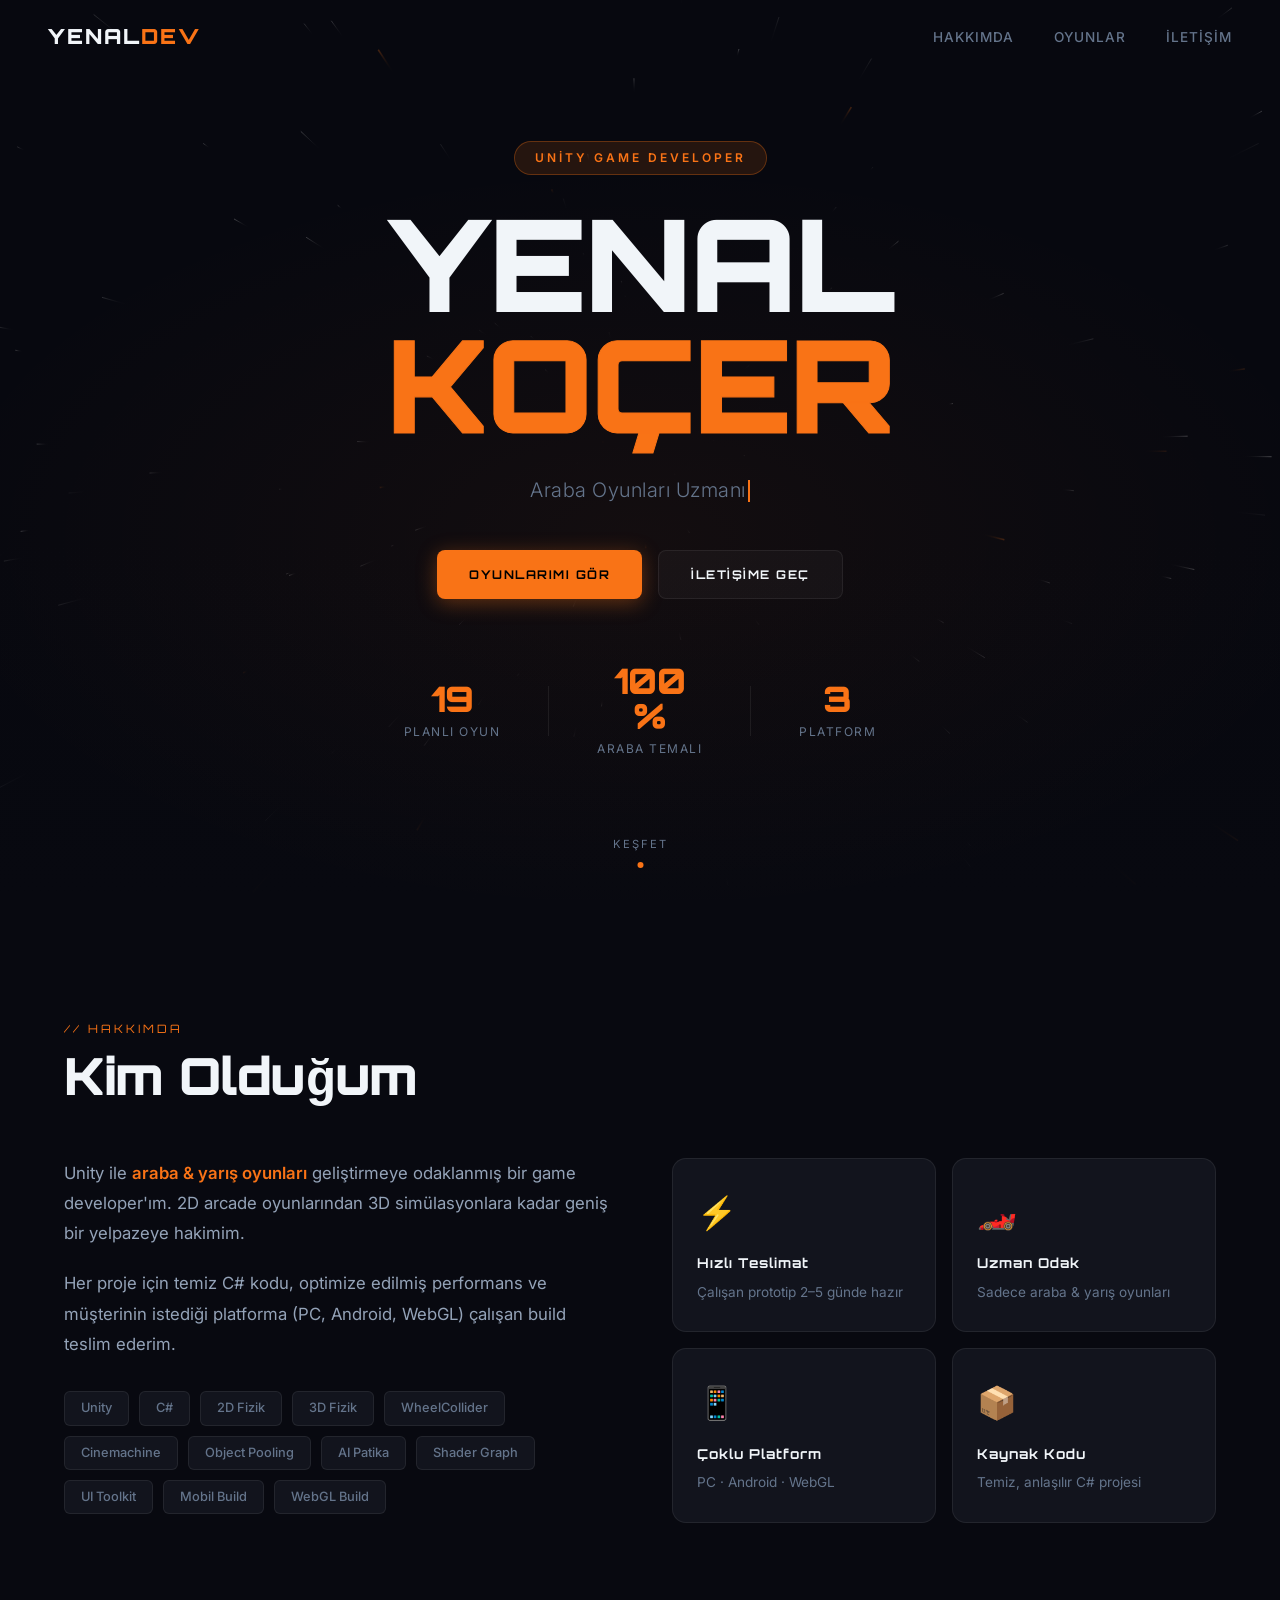
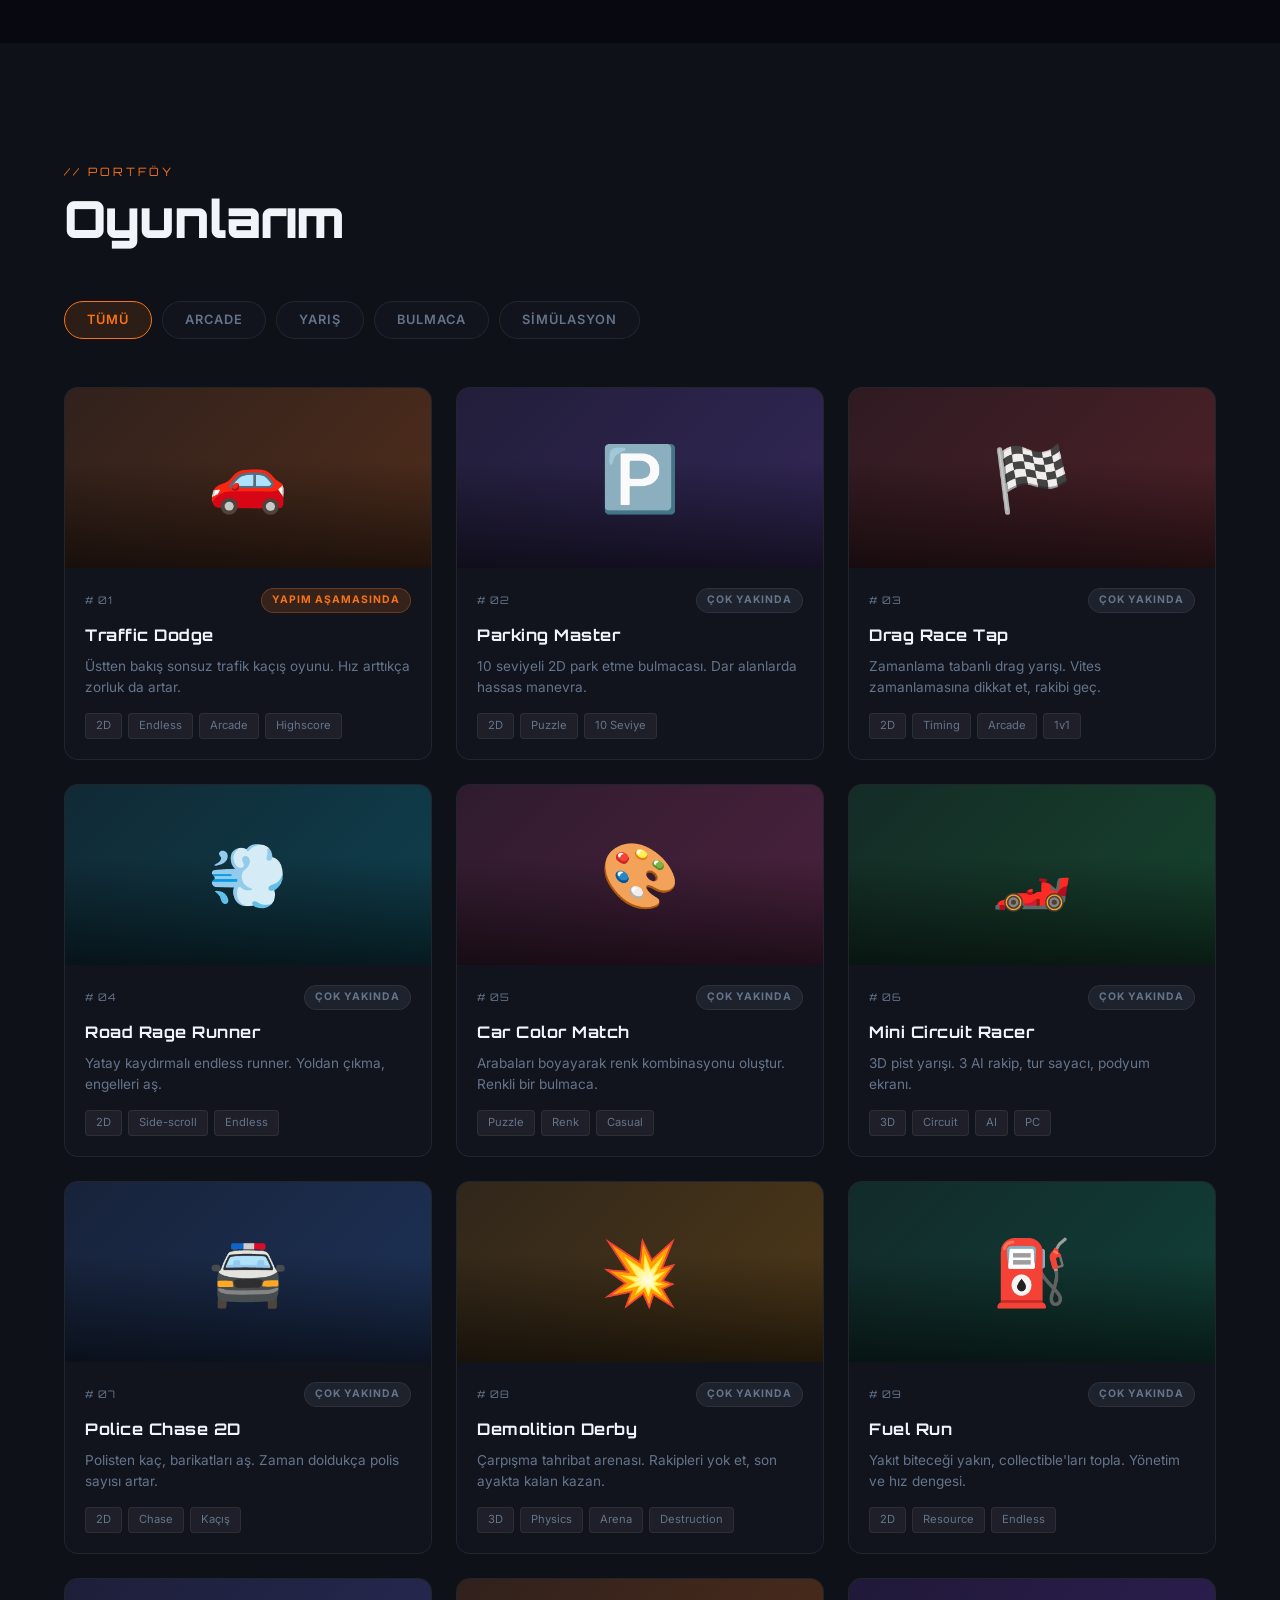
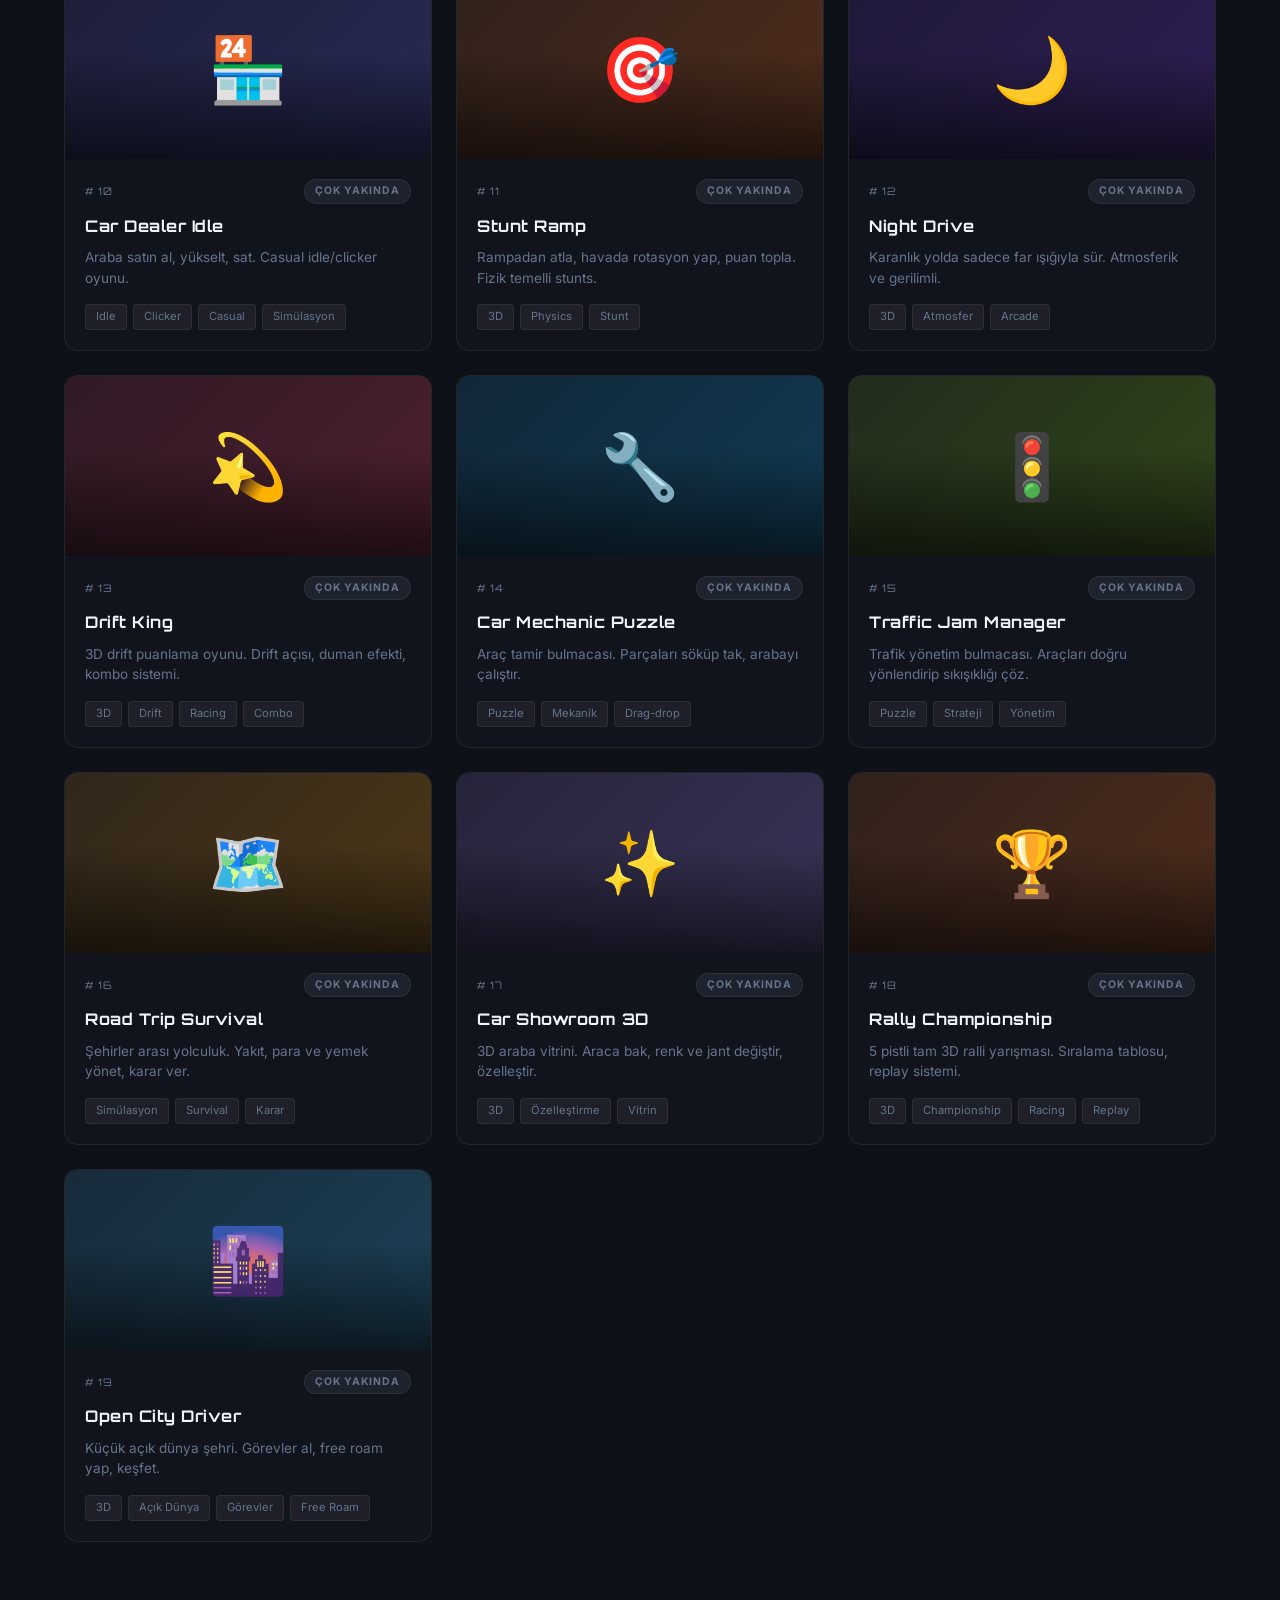
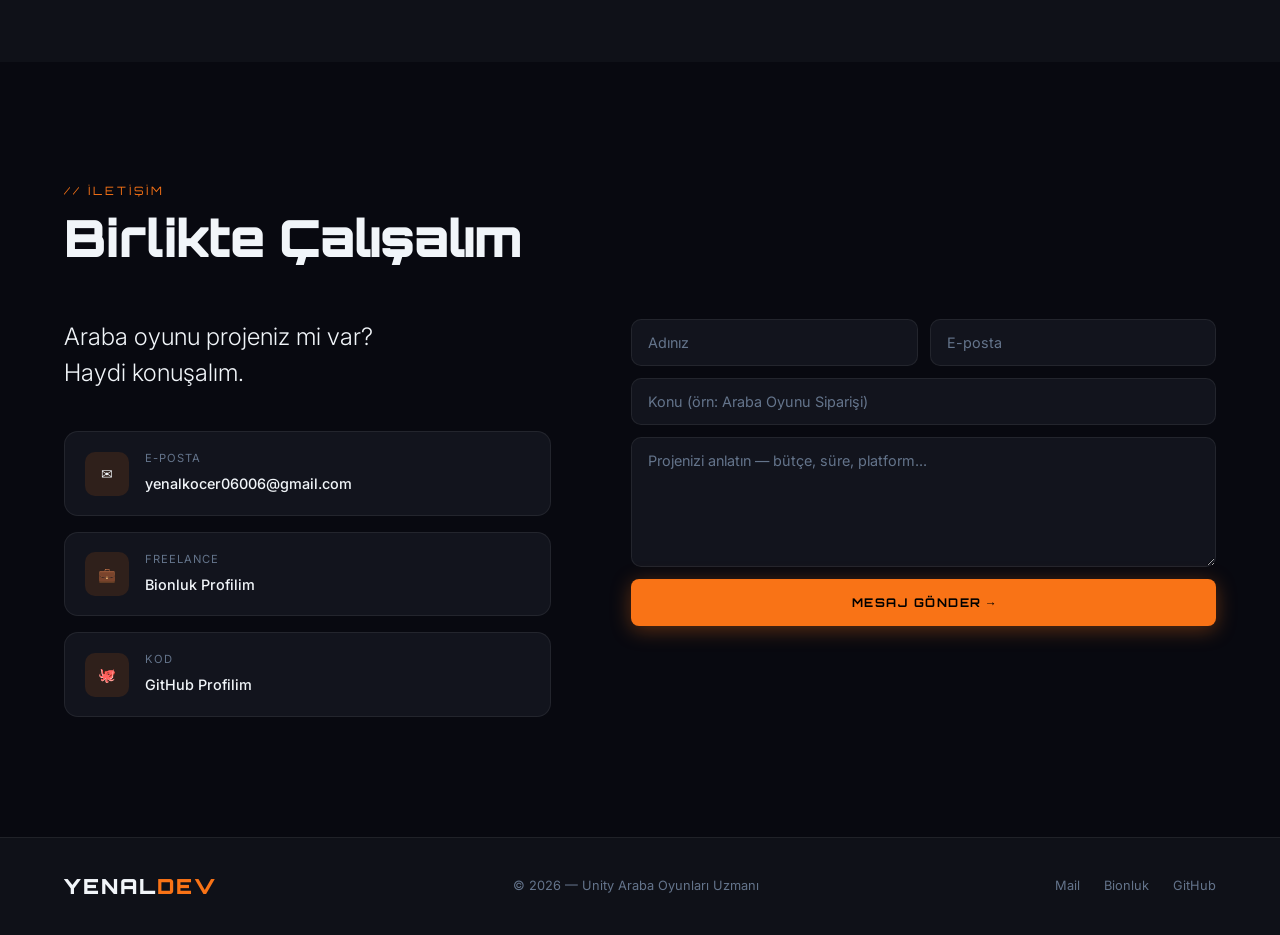
==== index.html @ 4ffa330f "Add files via upload" ====
<!DOCTYPE html>
<html lang="tr">
<head>
  <meta charset="UTF-8">
  <meta name="viewport" content="width=device-width, initial-scale=1.0">
  <title>YenalDev — Unity Game Developer</title>
  <link rel="preconnect" href="https://fonts.googleapis.com">
  <link rel="preconnect" href="https://fonts.gstatic.com" crossorigin>
  <link href="https://fonts.googleapis.com/css2?family=Orbitron:wght@400;600;700;900&family=Inter:wght@300;400;500;600&display=swap" rel="stylesheet">
  <link rel="stylesheet" href="style.css">
</head>
<body>

  <!-- NAV -->
  <nav class="nav" id="nav">
    <a href="#hero" class="nav__logo">YENAL<span>DEV</span></a>
    <ul class="nav__links" id="navLinks">
      <li><a href="#about" class="nav__link">Hakkımda</a></li>
      <li><a href="#games" class="nav__link">Oyunlar</a></li>
      <li><a href="#contact" class="nav__link">İletişim</a></li>
    </ul>
    <button class="nav__burger" id="burger" aria-label="Menü">
      <span></span><span></span><span></span>
    </button>
  </nav>

  <!-- HERO -->
  <section class="hero" id="hero">
    <canvas id="canvas"></canvas>
    <div class="hero__content reveal">
      <span class="hero__badge">Unity Game Developer</span>
      <h1 class="hero__name">YENAL<br><em>KOÇER</em></h1>
      <p class="hero__sub" id="typewriter"></p>
      <div class="hero__cta">
        <a href="#games" class="btn btn--primary">Oyunlarımı Gör</a>
        <a href="#contact" class="btn btn--ghost">İletişime Geç</a>
      </div>
      <div class="hero__stats">
        <div class="hero__stat">
          <b class="count" data-to="19">0</b>
          <span>Planlı Oyun</span>
        </div>
        <div class="hero__stat-divider"></div>
        <div class="hero__stat">
          <b class="count" data-to="100">0</b><b>%</b>
          <span>Araba Temalı</span>
        </div>
        <div class="hero__stat-divider"></div>
        <div class="hero__stat">
          <b class="count" data-to="3">0</b>
          <span>Platform</span>
        </div>
      </div>
    </div>
    <a href="#about" class="hero__scroll">
      <span>Keşfet</span>
      <div class="hero__scroll-dot"></div>
    </a>
  </section>

  <!-- ABOUT -->
  <section class="about" id="about">
    <div class="container">
      <div class="section-header reveal">
        <span class="section-tag">// HAKKIMDA</span>
        <h2>Kim Olduğum</h2>
      </div>
      <div class="about__grid">
        <div class="about__text reveal">
          <p>Unity ile <strong>araba & yarış oyunları</strong> geliştirmeye odaklanmış bir game developer'ım. 2D arcade oyunlarından 3D simülasyonlara kadar geniş bir yelpazeye hakimim.</p>
          <p>Her proje için temiz C# kodu, optimize edilmiş performans ve müşterinin istediği platforma (PC, Android, WebGL) çalışan build teslim ederim.</p>
          <div class="skill-grid">
            <span class="skill">Unity</span>
            <span class="skill">C#</span>
            <span class="skill">2D Fizik</span>
            <span class="skill">3D Fizik</span>
            <span class="skill">WheelCollider</span>
            <span class="skill">Cinemachine</span>
            <span class="skill">Object Pooling</span>
            <span class="skill">AI Patika</span>
            <span class="skill">Shader Graph</span>
            <span class="skill">UI Toolkit</span>
            <span class="skill">Mobil Build</span>
            <span class="skill">WebGL Build</span>
          </div>
        </div>
        <div class="about__cards">
          <div class="feat reveal">
            <div class="feat__icon">⚡</div>
            <h3>Hızlı Teslimat</h3>
            <p>Çalışan prototip 2–5 günde hazır</p>
          </div>
          <div class="feat reveal">
            <div class="feat__icon">🏎️</div>
            <h3>Uzman Odak</h3>
            <p>Sadece araba & yarış oyunları</p>
          </div>
          <div class="feat reveal">
            <div class="feat__icon">📱</div>
            <h3>Çoklu Platform</h3>
            <p>PC · Android · WebGL</p>
          </div>
          <div class="feat reveal">
            <div class="feat__icon">📦</div>
            <h3>Kaynak Kodu</h3>
            <p>Temiz, anlaşılır C# projesi</p>
          </div>
        </div>
      </div>
    </div>
  </section>

  <!-- GAMES -->
  <section class="games" id="games">
    <div class="container">
      <div class="section-header reveal">
        <span class="section-tag">// PORTFÖY</span>
        <h2>Oyunlarım</h2>
      </div>
      <div class="filters reveal">
        <button class="filter active" data-filter="all">Tümü</button>
        <button class="filter" data-filter="arcade">Arcade</button>
        <button class="filter" data-filter="racing">Yarış</button>
        <button class="filter" data-filter="puzzle">Bulmaca</button>
        <button class="filter" data-filter="simulation">Simülasyon</button>
      </div>
      <div class="games__grid" id="gamesGrid"></div>
    </div>
  </section>

  <!-- CONTACT -->
  <section class="contact" id="contact">
    <div class="container">
      <div class="section-header reveal">
        <span class="section-tag">// İLETİŞİM</span>
        <h2>Birlikte Çalışalım</h2>
      </div>
      <div class="contact__grid">
        <div class="contact__info reveal">
          <p class="contact__lead">Araba oyunu projeniz mi var?<br>Haydi konuşalım.</p>
          <div class="contact__links">
            <a href="mailto:yenalkocer06006@gmail.com" class="clink">
              <span class="clink__icon">✉</span>
              <div>
                <small>E-Posta</small>
                <span>yenalkocer06006@gmail.com</span>
              </div>
            </a>
            <a href="#" class="clink">
              <span class="clink__icon">💼</span>
              <div>
                <small>Freelance</small>
                <span>Bionluk Profilim</span>
              </div>
            </a>
            <a href="#" class="clink">
              <span class="clink__icon">🐙</span>
              <div>
                <small>Kod</small>
                <span>GitHub Profilim</span>
              </div>
            </a>
          </div>
        </div>
        <form class="contact__form reveal" id="contactForm">
          <div class="form-row">
            <input type="text" placeholder="Adınız" class="form-input" required>
            <input type="email" placeholder="E-posta" class="form-input" required>
          </div>
          <input type="text" placeholder="Konu (örn: Araba Oyunu Siparişi)" class="form-input">
          <textarea placeholder="Projenizi anlatın — bütçe, süre, platform..." class="form-input form-ta" required></textarea>
          <button type="submit" class="btn btn--primary btn--wide">Mesaj Gönder →</button>
          <p class="form-success" id="formSuccess">Mesajınız alındı, en kısa sürede döneceğim!</p>
        </form>
      </div>
    </div>
  </section>

  <!-- FOOTER -->
  <footer class="footer">
    <div class="container footer__inner">
      <span class="nav__logo">YENAL<span>DEV</span></span>
      <p>© 2026 — Unity Araba Oyunları Uzmanı</p>
      <div class="footer__links">
        <a href="mailto:yenalkocer06006@gmail.com">Mail</a>
        <a href="#">Bionluk</a>
        <a href="#">GitHub</a>
      </div>
    </div>
  </footer>

  <!-- MODAL -->
  <div class="modal" id="modal">
    <div class="modal__backdrop" id="modalBackdrop"></div>
    <div class="modal__box">
      <button class="modal__close" id="modalClose">✕</button>
      <div id="modalContent"></div>
    </div>
  </div>

  <script src="script.js"></script>
</body>
</html>
---- style.css ----
/* ==================== VARIABLES ==================== */
:root {
  --bg: #080910;
  --bg-2: #0f1118;
  --bg-card: #12141d;
  --bg-card-h: #181b27;
  --accent: #f97316;
  --accent-2: #fb923c;
  --accent-dim: rgba(249,115,22,0.12);
  --accent-glow: 0 0 30px rgba(249,115,22,0.25);
  --blue: #38bdf8;
  --border: rgba(255,255,255,0.07);
  --text: #f1f5f9;
  --muted: #64748b;
  --font-h: 'Orbitron', monospace;
  --font-b: 'Inter', sans-serif;
  --r: 14px;
  --trans: 0.3s cubic-bezier(0.4,0,0.2,1);
}

/* ==================== RESET ==================== */
*, *::before, *::after { box-sizing: border-box; margin: 0; padding: 0; }
html { scroll-behavior: smooth; }
body {
  background: var(--bg);
  color: var(--text);
  font-family: var(--font-b);
  font-size: 16px;
  line-height: 1.6;
  overflow-x: hidden;
}
a { color: inherit; text-decoration: none; }
img { display: block; max-width: 100%; }
button { cursor: pointer; border: none; background: none; font: inherit; }
ul { list-style: none; }

.container {
  max-width: 1200px;
  margin: 0 auto;
  padding: 0 24px;
}

/* ==================== NAV ==================== */
.nav {
  position: fixed;
  top: 0; left: 0; right: 0;
  z-index: 100;
  display: flex;
  align-items: center;
  justify-content: space-between;
  padding: 20px 48px;
  transition: var(--trans);
}
.nav.scrolled {
  background: rgba(8,9,16,0.85);
  backdrop-filter: blur(16px);
  padding: 14px 48px;
  border-bottom: 1px solid var(--border);
}
.nav__logo {
  font-family: var(--font-h);
  font-size: 1.3rem;
  font-weight: 900;
  letter-spacing: 2px;
  color: var(--text);
}
.nav__logo span { color: var(--accent); }
.nav__links {
  display: flex;
  gap: 40px;
}
.nav__link {
  font-size: 0.85rem;
  font-weight: 500;
  letter-spacing: 1px;
  text-transform: uppercase;
  color: var(--muted);
  transition: color var(--trans);
}
.nav__link:hover { color: var(--accent); }
.nav__burger {
  display: none;
  flex-direction: column;
  gap: 5px;
  width: 28px;
  padding: 4px;
}
.nav__burger span {
  display: block;
  height: 2px;
  background: var(--text);
  border-radius: 2px;
  transition: var(--trans);
}
.nav__burger.open span:nth-child(1) { transform: rotate(45deg) translate(5px,5px); }
.nav__burger.open span:nth-child(2) { opacity: 0; }
.nav__burger.open span:nth-child(3) { transform: rotate(-45deg) translate(5px,-5px); }

/* ==================== HERO ==================== */
.hero {
  position: relative;
  min-height: 100vh;
  display: flex;
  align-items: center;
  justify-content: center;
  overflow: hidden;
}
#canvas {
  position: absolute;
  inset: 0;
  width: 100%;
  height: 100%;
  opacity: 0.55;
}
.hero::after {
  content: '';
  position: absolute;
  inset: 0;
  background: radial-gradient(ellipse 80% 60% at 50% 60%, rgba(249,115,22,0.05) 0%, transparent 70%),
              linear-gradient(to bottom, transparent 60%, var(--bg) 100%);
  pointer-events: none;
}
.hero__content {
  position: relative;
  z-index: 2;
  text-align: center;
  padding: 0 24px;
}
.hero__badge {
  display: inline-block;
  font-size: 0.75rem;
  font-weight: 600;
  letter-spacing: 3px;
  text-transform: uppercase;
  color: var(--accent);
  border: 1px solid rgba(249,115,22,0.3);
  padding: 6px 20px;
  border-radius: 100px;
  margin-bottom: 28px;
  background: var(--accent-dim);
}
.hero__name {
  font-family: var(--font-h);
  font-size: clamp(3.5rem, 10vw, 8rem);
  font-weight: 900;
  line-height: 0.95;
  letter-spacing: -2px;
  margin-bottom: 28px;
}
.hero__name em {
  font-style: normal;
  color: var(--accent);
  -webkit-text-stroke: 1px var(--accent);
}
.hero__sub {
  font-size: clamp(1rem, 2.5vw, 1.25rem);
  color: var(--muted);
  min-height: 1.8em;
  margin-bottom: 40px;
  font-weight: 300;
  letter-spacing: 0.5px;
}
.hero__sub .cursor {
  display: inline-block;
  width: 2px;
  height: 1.1em;
  background: var(--accent);
  margin-left: 2px;
  animation: blink 1s infinite;
  vertical-align: middle;
}
@keyframes blink { 0%,100%{opacity:1} 50%{opacity:0} }

.hero__cta {
  display: flex;
  gap: 16px;
  justify-content: center;
  flex-wrap: wrap;
  margin-bottom: 64px;
}
.hero__stats {
  display: flex;
  align-items: center;
  justify-content: center;
  gap: 48px;
}
.hero__stat { text-align: center; }
.hero__stat b {
  display: block;
  font-family: var(--font-h);
  font-size: 2.2rem;
  font-weight: 900;
  color: var(--accent);
  line-height: 1;
}
.hero__stat span {
  display: block;
  font-size: 0.75rem;
  text-transform: uppercase;
  letter-spacing: 1.5px;
  color: var(--muted);
  margin-top: 6px;
}
.hero__stat-divider {
  width: 1px;
  height: 50px;
  background: var(--border);
}
.hero__scroll {
  position: absolute;
  bottom: 32px;
  left: 50%;
  transform: translateX(-50%);
  z-index: 2;
  display: flex;
  flex-direction: column;
  align-items: center;
  gap: 8px;
  font-size: 0.7rem;
  text-transform: uppercase;
  letter-spacing: 2px;
  color: var(--muted);
}
.hero__scroll-dot {
  width: 6px;
  height: 6px;
  border-radius: 50%;
  background: var(--accent);
  animation: bounce 1.5s infinite;
}
@keyframes bounce { 0%,100%{transform:translateY(0)} 50%{transform:translateY(8px)} }

/* ==================== BUTTONS ==================== */
.btn {
  display: inline-flex;
  align-items: center;
  gap: 8px;
  padding: 14px 32px;
  border-radius: 8px;
  font-family: var(--font-h);
  font-size: 0.75rem;
  font-weight: 700;
  letter-spacing: 1.5px;
  text-transform: uppercase;
  transition: var(--trans);
}
.btn--primary {
  background: var(--accent);
  color: #000;
  box-shadow: 0 4px 20px rgba(249,115,22,0.35);
}
.btn--primary:hover {
  background: var(--accent-2);
  transform: translateY(-2px);
  box-shadow: 0 8px 30px rgba(249,115,22,0.5);
}
.btn--ghost {
  border: 1px solid var(--border);
  color: var(--text);
  background: rgba(255,255,255,0.03);
}
.btn--ghost:hover {
  border-color: var(--accent);
  color: var(--accent);
  background: var(--accent-dim);
  transform: translateY(-2px);
}
.btn--wide { width: 100%; justify-content: center; }

/* ==================== SECTION COMMON ==================== */
.section-header {
  margin-bottom: 56px;
}
.section-tag {
  display: block;
  font-family: var(--font-h);
  font-size: 0.72rem;
  letter-spacing: 3px;
  color: var(--accent);
  margin-bottom: 12px;
  text-transform: uppercase;
}
.section-header h2 {
  font-family: var(--font-h);
  font-size: clamp(2rem, 5vw, 3.2rem);
  font-weight: 900;
  line-height: 1;
  letter-spacing: -1px;
}

/* ==================== ABOUT ==================== */
.about {
  padding: 120px 0;
}
.about__grid {
  display: grid;
  grid-template-columns: 1fr 1fr;
  gap: 64px;
  align-items: start;
}
.about__text p {
  color: #94a3b8;
  margin-bottom: 20px;
  font-size: 1.05rem;
  line-height: 1.8;
}
.about__text strong { color: var(--accent); font-weight: 600; }
.skill-grid {
  display: flex;
  flex-wrap: wrap;
  gap: 10px;
  margin-top: 32px;
}
.skill {
  padding: 6px 16px;
  border: 1px solid var(--border);
  border-radius: 6px;
  font-size: 0.8rem;
  font-weight: 500;
  color: var(--muted);
  background: var(--bg-card);
  transition: var(--trans);
}
.skill:hover {
  border-color: var(--accent);
  color: var(--accent);
  background: var(--accent-dim);
}
.about__cards {
  display: grid;
  grid-template-columns: 1fr 1fr;
  gap: 16px;
}
.feat {
  background: var(--bg-card);
  border: 1px solid var(--border);
  border-radius: var(--r);
  padding: 28px 24px;
  transition: var(--trans);
}
.feat:hover {
  border-color: rgba(249,115,22,0.3);
  background: var(--bg-card-h);
  transform: translateY(-4px);
}
.feat__icon {
  font-size: 2rem;
  margin-bottom: 14px;
  display: block;
}
.feat h3 {
  font-family: var(--font-h);
  font-size: 0.85rem;
  font-weight: 700;
  letter-spacing: 1px;
  margin-bottom: 8px;
}
.feat p {
  font-size: 0.85rem;
  color: var(--muted);
}

/* ==================== GAMES ==================== */
.games {
  padding: 120px 0;
  background: var(--bg-2);
}
.filters {
  display: flex;
  gap: 10px;
  flex-wrap: wrap;
  margin-bottom: 48px;
}
.filter {
  padding: 8px 22px;
  border-radius: 100px;
  font-size: 0.8rem;
  font-weight: 600;
  letter-spacing: 1px;
  text-transform: uppercase;
  border: 1px solid var(--border);
  color: var(--muted);
  background: var(--bg-card);
  transition: var(--trans);
}
.filter:hover, .filter.active {
  border-color: var(--accent);
  color: var(--accent);
  background: var(--accent-dim);
}
.games__grid {
  display: grid;
  grid-template-columns: repeat(auto-fill, minmax(320px, 1fr));
  gap: 24px;
}
.game-card {
  background: var(--bg-card);
  border: 1px solid var(--border);
  border-radius: var(--r);
  overflow: hidden;
  cursor: pointer;
  transition: var(--trans);
  animation: fadeUp 0.5s ease both;
}
.game-card:hover {
  border-color: rgba(249,115,22,0.4);
  transform: translateY(-6px);
  box-shadow: 0 20px 40px rgba(0,0,0,0.4), var(--accent-glow);
}
@keyframes fadeUp {
  from { opacity: 0; transform: translateY(20px); }
  to   { opacity: 1; transform: translateY(0); }
}
.game-card__thumb {
  height: 180px;
  display: flex;
  align-items: center;
  justify-content: center;
  font-size: 4rem;
  position: relative;
  overflow: hidden;
}
.game-card__thumb::after {
  content: '';
  position: absolute;
  inset: 0;
  background: linear-gradient(to bottom, transparent 40%, rgba(0,0,0,0.6) 100%);
}
.game-card__body { padding: 20px; }
.game-card__meta {
  display: flex;
  align-items: center;
  justify-content: space-between;
  margin-bottom: 10px;
}
.game-card__num {
  font-family: var(--font-h);
  font-size: 0.65rem;
  color: var(--muted);
  letter-spacing: 1px;
}
.badge {
  font-size: 0.65rem;
  font-weight: 700;
  letter-spacing: 1px;
  text-transform: uppercase;
  padding: 3px 10px;
  border-radius: 100px;
}
.badge--done    { background: rgba(34,197,94,0.15); color: #22c55e; border: 1px solid rgba(34,197,94,0.3); }
.badge--wip     { background: rgba(249,115,22,0.15); color: var(--accent); border: 1px solid rgba(249,115,22,0.3); }
.badge--soon    { background: rgba(100,116,139,0.15); color: var(--muted); border: 1px solid var(--border); }

.game-card__title {
  font-family: var(--font-h);
  font-size: 1rem;
  font-weight: 700;
  letter-spacing: 0.5px;
  margin-bottom: 8px;
}
.game-card__desc {
  font-size: 0.85rem;
  color: var(--muted);
  line-height: 1.5;
  margin-bottom: 16px;
}
.game-card__tags {
  display: flex;
  flex-wrap: wrap;
  gap: 6px;
}
.tag {
  font-size: 0.7rem;
  padding: 3px 10px;
  border-radius: 4px;
  background: rgba(255,255,255,0.05);
  color: var(--muted);
  border: 1px solid var(--border);
}

/* ==================== CONTACT ==================== */
.contact {
  padding: 120px 0;
}
.contact__grid {
  display: grid;
  grid-template-columns: 1fr 1.2fr;
  gap: 80px;
  align-items: start;
}
.contact__lead {
  font-size: 1.5rem;
  font-weight: 300;
  line-height: 1.5;
  margin-bottom: 40px;
  color: var(--text);
}
.contact__links {
  display: flex;
  flex-direction: column;
  gap: 16px;
}
.clink {
  display: flex;
  align-items: center;
  gap: 16px;
  padding: 18px 20px;
  background: var(--bg-card);
  border: 1px solid var(--border);
  border-radius: var(--r);
  transition: var(--trans);
}
.clink:hover {
  border-color: rgba(249,115,22,0.4);
  background: var(--bg-card-h);
  transform: translateX(6px);
}
.clink__icon {
  font-size: 1.4rem;
  width: 44px;
  height: 44px;
  display: flex;
  align-items: center;
  justify-content: center;
  background: var(--accent-dim);
  border-radius: 10px;
  flex-shrink: 0;
}
.clink small {
  display: block;
  font-size: 0.7rem;
  text-transform: uppercase;
  letter-spacing: 1px;
  color: var(--muted);
  margin-bottom: 3px;
}
.clink span { font-size: 0.9rem; font-weight: 500; }
.form-row {
  display: grid;
  grid-template-columns: 1fr 1fr;
  gap: 12px;
}
.form-input {
  width: 100%;
  background: var(--bg-card);
  border: 1px solid var(--border);
  border-radius: 10px;
  padding: 14px 16px;
  color: var(--text);
  font-family: var(--font-b);
  font-size: 0.9rem;
  outline: none;
  transition: border-color var(--trans);
  margin-bottom: 12px;
  display: block;
}
.form-input::placeholder { color: var(--muted); }
.form-input:focus { border-color: rgba(249,115,22,0.5); }
.form-ta {
  height: 130px;
  resize: vertical;
}
.form-success {
  display: none;
  text-align: center;
  color: #22c55e;
  font-size: 0.85rem;
  margin-top: 12px;
}
.form-success.show { display: block; }

/* ==================== FOOTER ==================== */
.footer {
  border-top: 1px solid var(--border);
  padding: 32px 0;
  background: var(--bg-2);
}
.footer__inner {
  display: flex;
  align-items: center;
  justify-content: space-between;
  flex-wrap: wrap;
  gap: 16px;
}
.footer p { font-size: 0.8rem; color: var(--muted); }
.footer__links {
  display: flex;
  gap: 24px;
}
.footer__links a {
  font-size: 0.8rem;
  color: var(--muted);
  transition: color var(--trans);
}
.footer__links a:hover { color: var(--accent); }

/* ==================== MODAL ==================== */
.modal {
  position: fixed;
  inset: 0;
  z-index: 200;
  display: flex;
  align-items: center;
  justify-content: center;
  padding: 24px;
  pointer-events: none;
  opacity: 0;
  transition: opacity var(--trans);
}
.modal.open {
  pointer-events: all;
  opacity: 1;
}
.modal__backdrop {
  position: absolute;
  inset: 0;
  background: rgba(0,0,0,0.8);
  backdrop-filter: blur(6px);
}
.modal__box {
  position: relative;
  z-index: 1;
  background: var(--bg-card);
  border: 1px solid rgba(249,115,22,0.2);
  border-radius: 20px;
  max-width: 620px;
  width: 100%;
  max-height: 85vh;
  overflow-y: auto;
  transform: scale(0.9) translateY(20px);
  transition: var(--trans);
}
.modal.open .modal__box {
  transform: scale(1) translateY(0);
}
.modal__close {
  position: absolute;
  top: 16px; right: 16px;
  width: 36px; height: 36px;
  border-radius: 50%;
  background: rgba(255,255,255,0.05);
  border: 1px solid var(--border);
  color: var(--muted);
  font-size: 1rem;
  display: flex; align-items: center; justify-content: center;
  transition: var(--trans);
  z-index: 2;
}
.modal__close:hover { color: var(--text); background: rgba(255,255,255,0.1); }

.modal-thumb {
  height: 220px;
  display: flex;
  align-items: center;
  justify-content: center;
  font-size: 5rem;
  border-radius: 18px 18px 0 0;
}
.modal-body { padding: 28px; }
.modal-meta {
  display: flex;
  align-items: center;
  gap: 10px;
  margin-bottom: 12px;
}
.modal-num {
  font-family: var(--font-h);
  font-size: 0.65rem;
  color: var(--muted);
  letter-spacing: 1px;
}
.modal-title {
  font-family: var(--font-h);
  font-size: 1.5rem;
  font-weight: 900;
  margin-bottom: 12px;
}
.modal-desc {
  color: #94a3b8;
  line-height: 1.7;
  margin-bottom: 20px;
}
.modal-tags {
  display: flex;
  flex-wrap: wrap;
  gap: 8px;
  margin-bottom: 24px;
}
.modal-features { margin-bottom: 28px; }
.modal-features h4 {
  font-family: var(--font-h);
  font-size: 0.75rem;
  letter-spacing: 2px;
  text-transform: uppercase;
  color: var(--accent);
  margin-bottom: 12px;
}
.modal-features ul {
  list-style: none;
  display: flex;
  flex-direction: column;
  gap: 8px;
}
.modal-features li {
  font-size: 0.9rem;
  color: var(--muted);
  padding-left: 16px;
  position: relative;
}
.modal-features li::before {
  content: '›';
  position: absolute;
  left: 0;
  color: var(--accent);
}

/* ==================== SCROLL REVEAL ==================== */
.reveal {
  opacity: 0;
  transform: translateY(30px);
  transition: opacity 0.7s ease, transform 0.7s ease;
}
.reveal.visible {
  opacity: 1;
  transform: translateY(0);
}

/* ==================== RESPONSIVE ==================== */
@media (max-width: 900px) {
  .nav { padding: 18px 24px; }
  .nav.scrolled { padding: 12px 24px; }
  .nav__links { display: none; flex-direction: column; gap: 0; position: absolute; top: 100%; left: 0; right: 0; background: rgba(8,9,16,0.97); backdrop-filter: blur(16px); border-bottom: 1px solid var(--border); padding: 8px 0; }
  .nav__links.open { display: flex; }
  .nav__link { display: block; padding: 14px 24px; }
  .nav__burger { display: flex; }
  .about__grid { grid-template-columns: 1fr; gap: 48px; }
  .contact__grid { grid-template-columns: 1fr; gap: 48px; }
  .hero__stats { gap: 24px; }
  .about__cards { grid-template-columns: 1fr 1fr; }
  .form-row { grid-template-columns: 1fr; }
}
@media (max-width: 600px) {
  .hero__name { letter-spacing: -1px; }
  .hero__cta { flex-direction: column; align-items: center; }
  .games__grid { grid-template-columns: 1fr; }
  .about__cards { grid-template-columns: 1fr; }
  .footer__inner { flex-direction: column; text-align: center; }
  .hero__stats { flex-direction: column; gap: 20px; }
  .hero__stat-divider { display: none; }
}
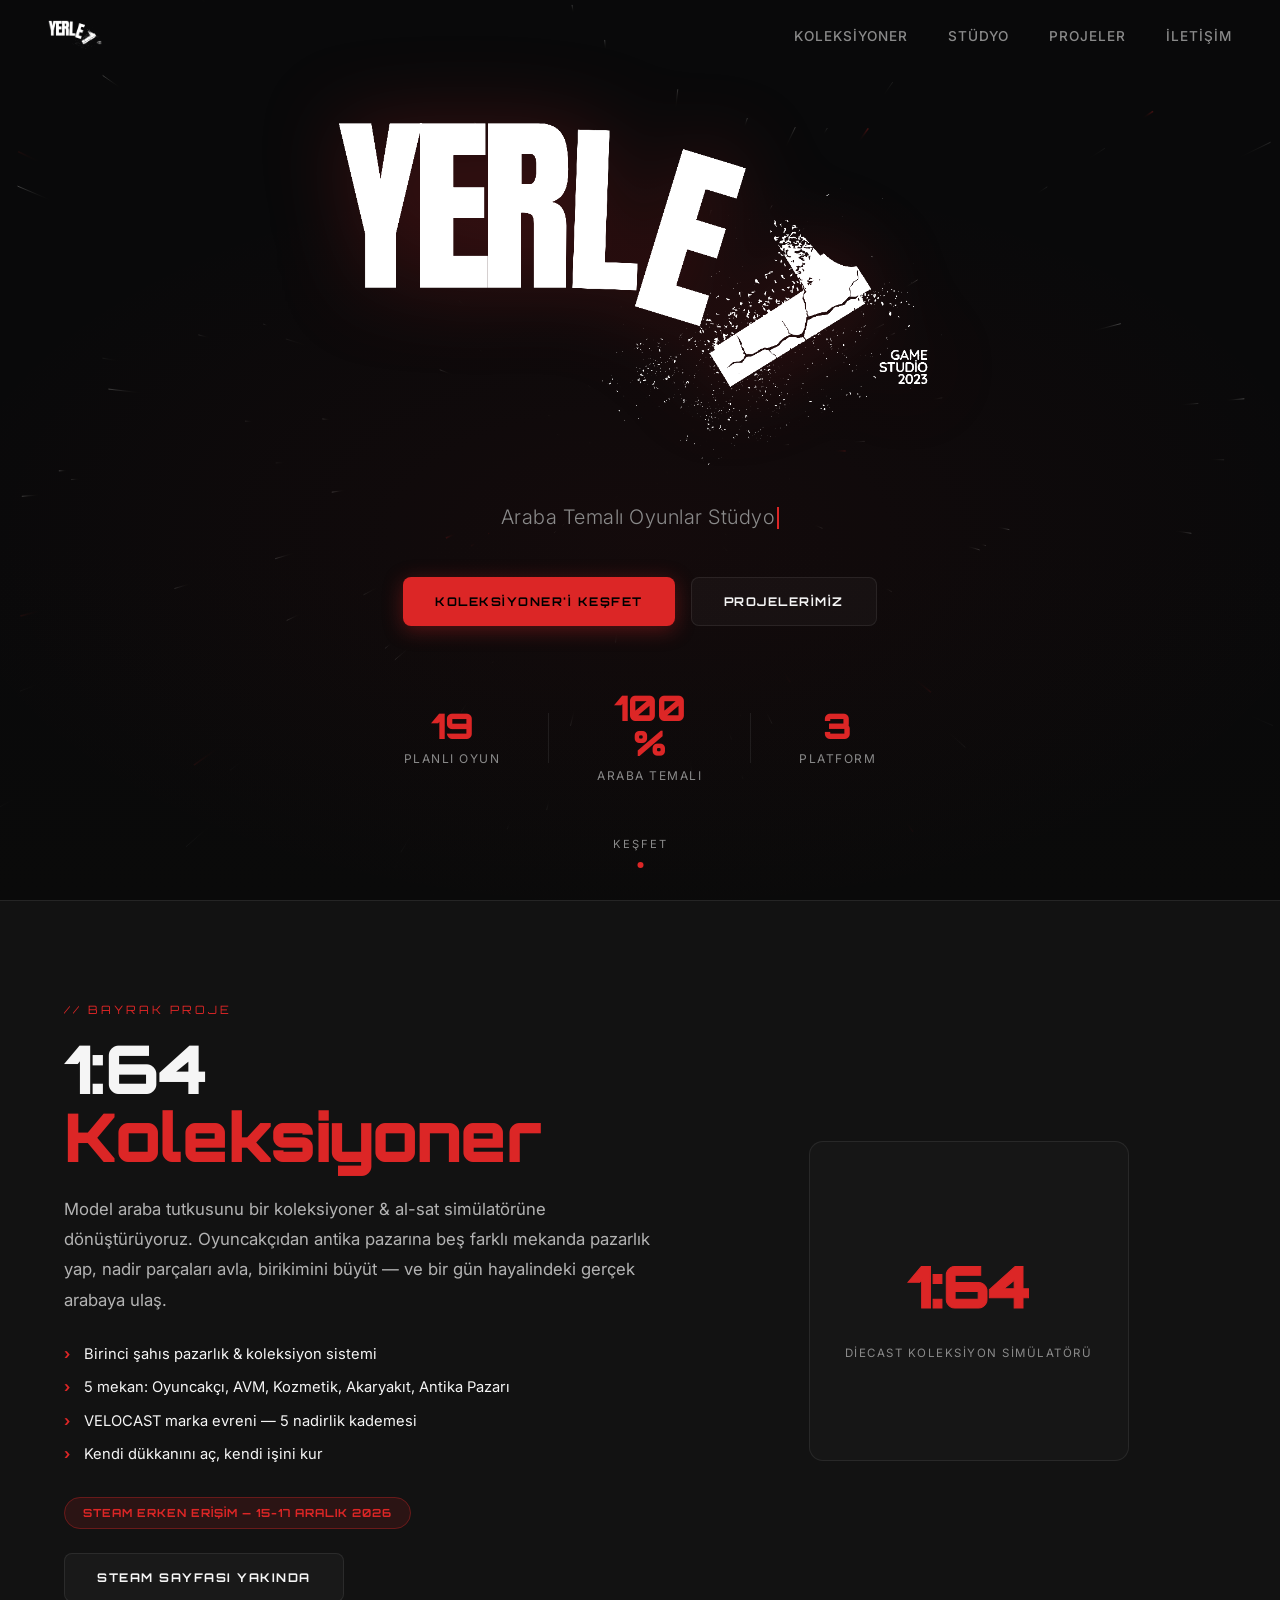
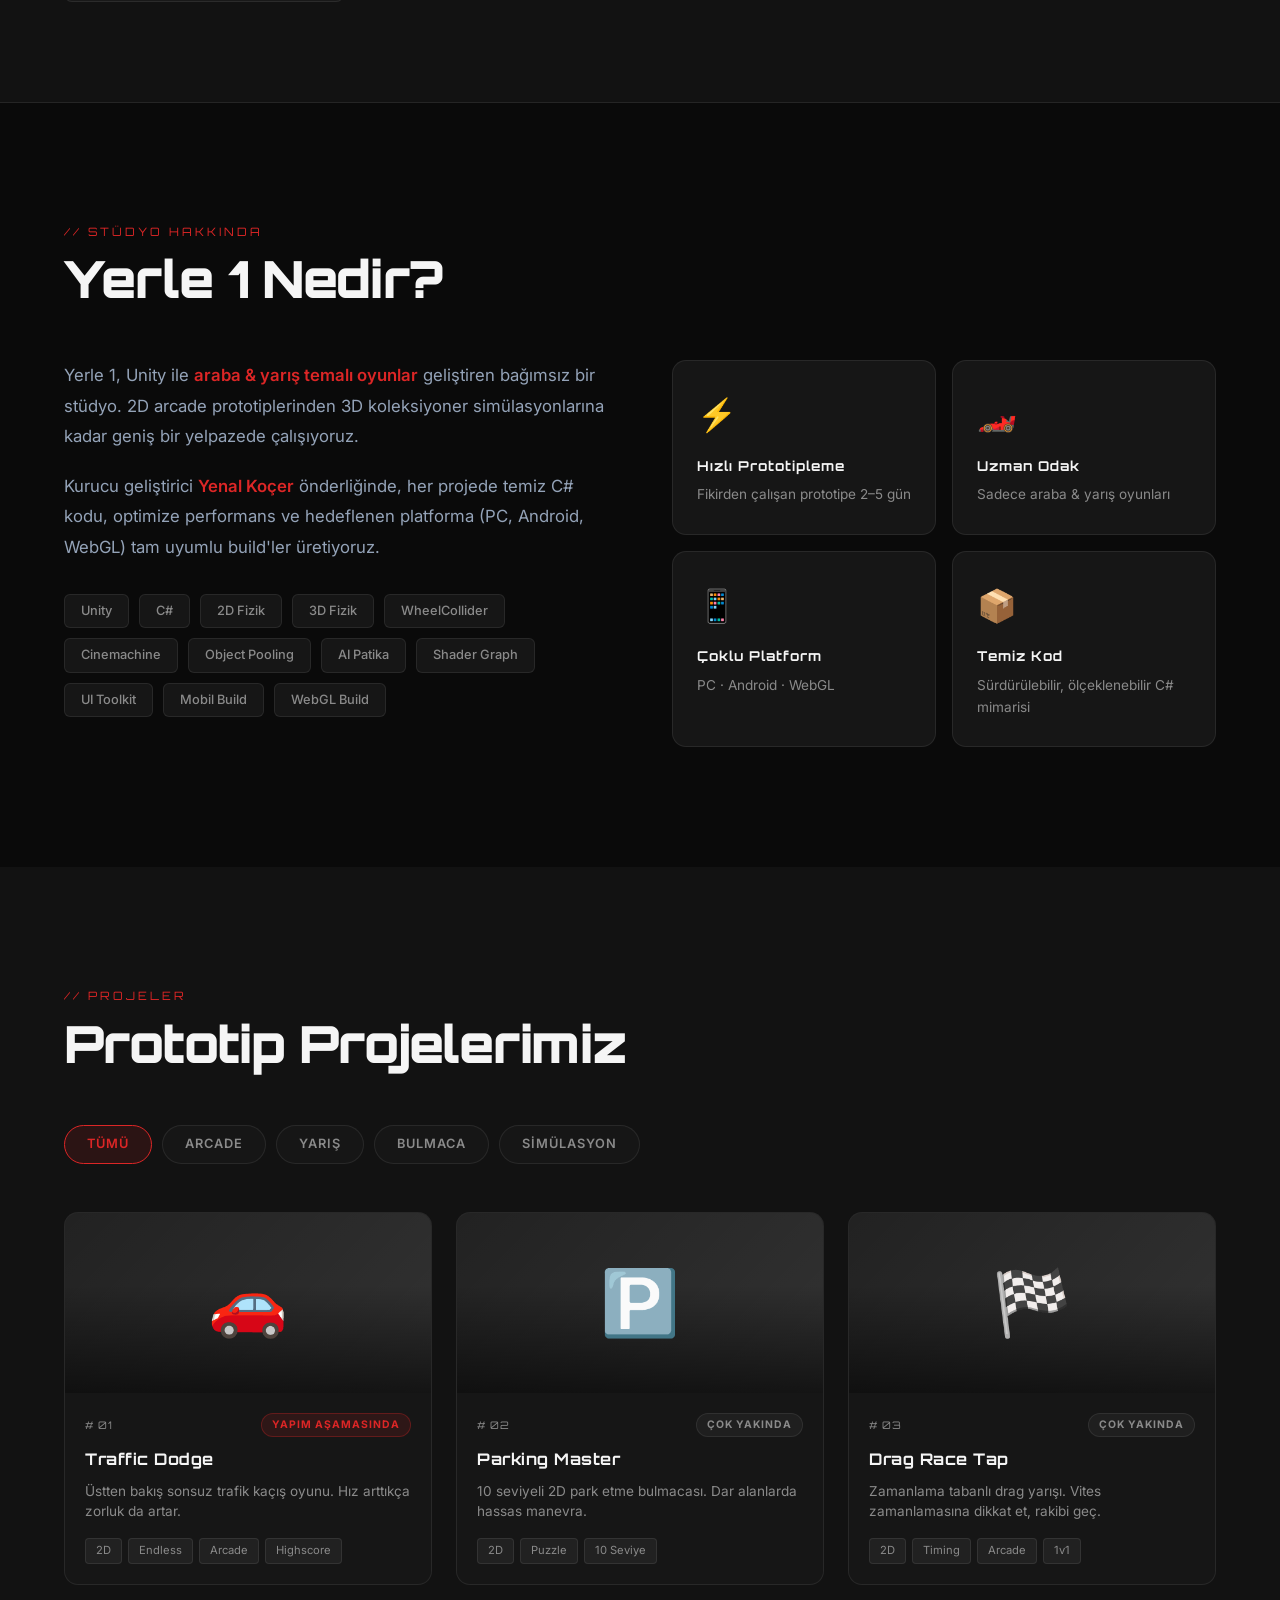
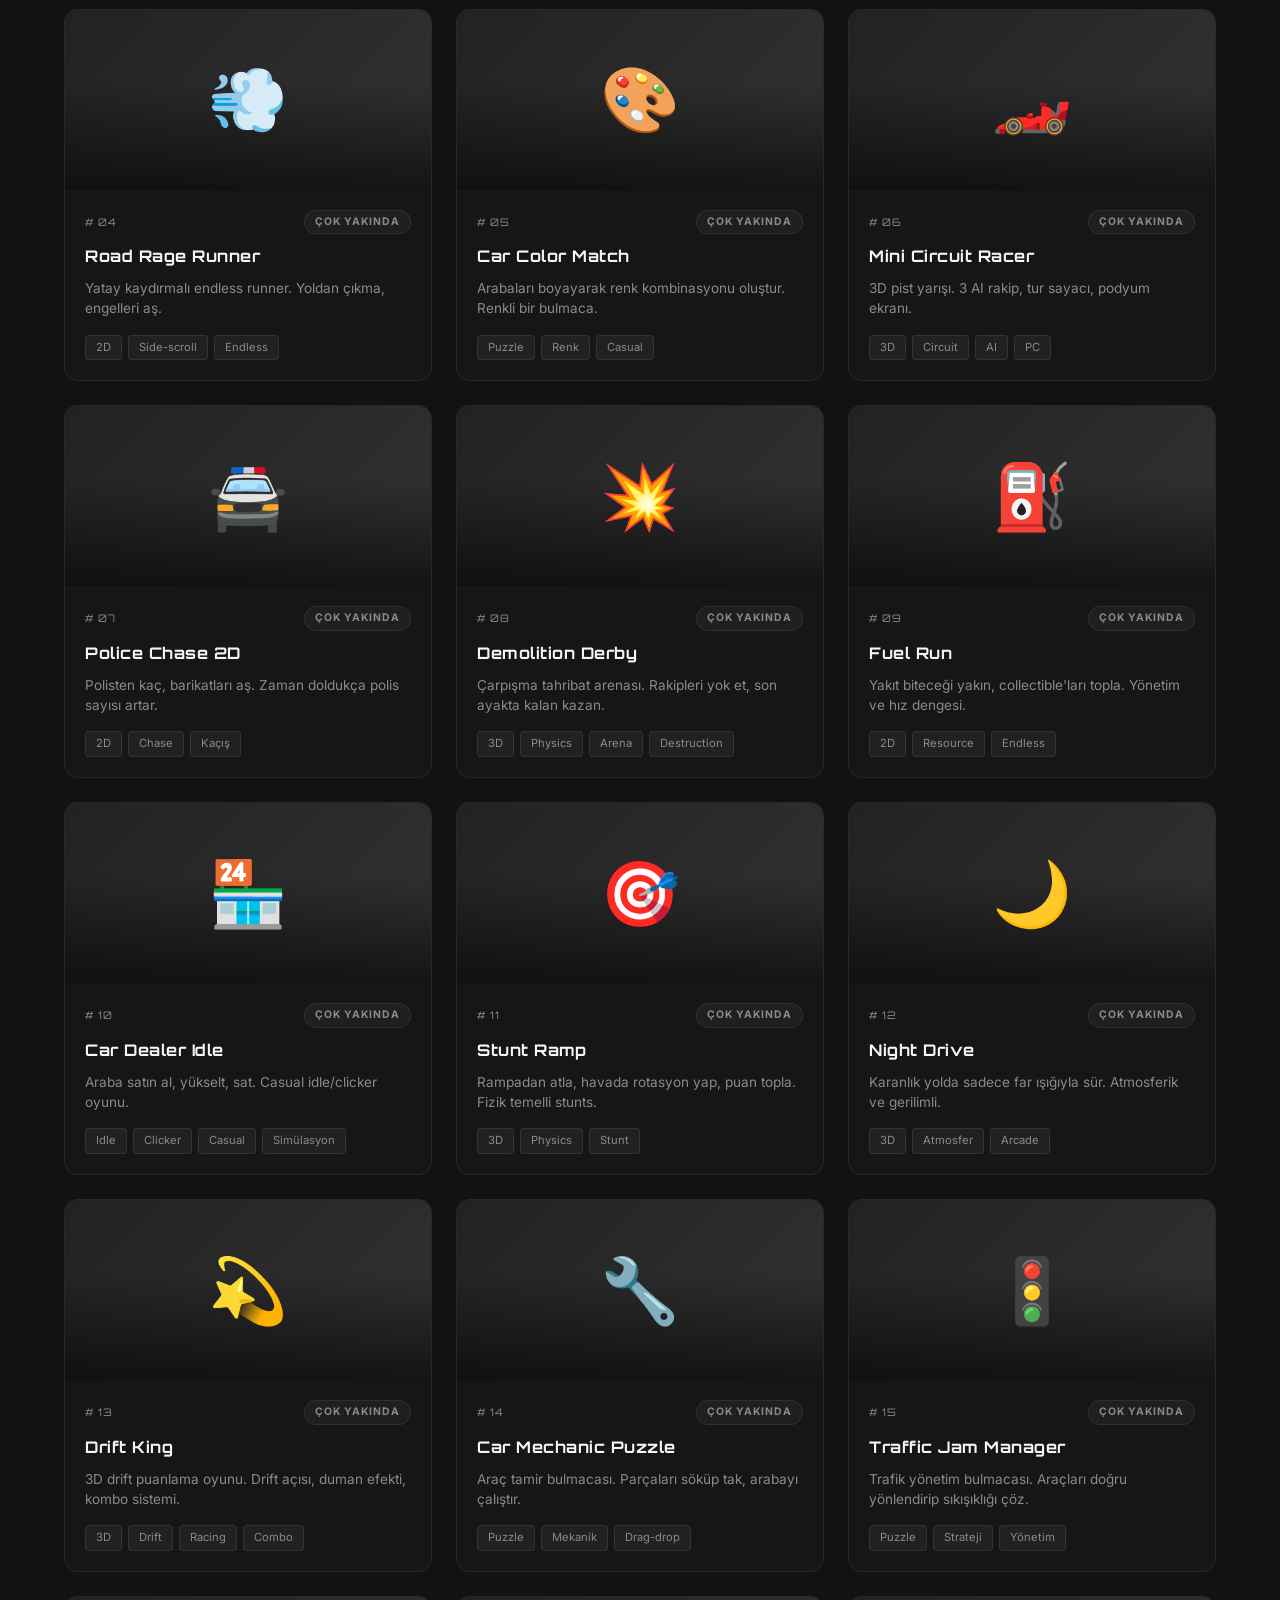
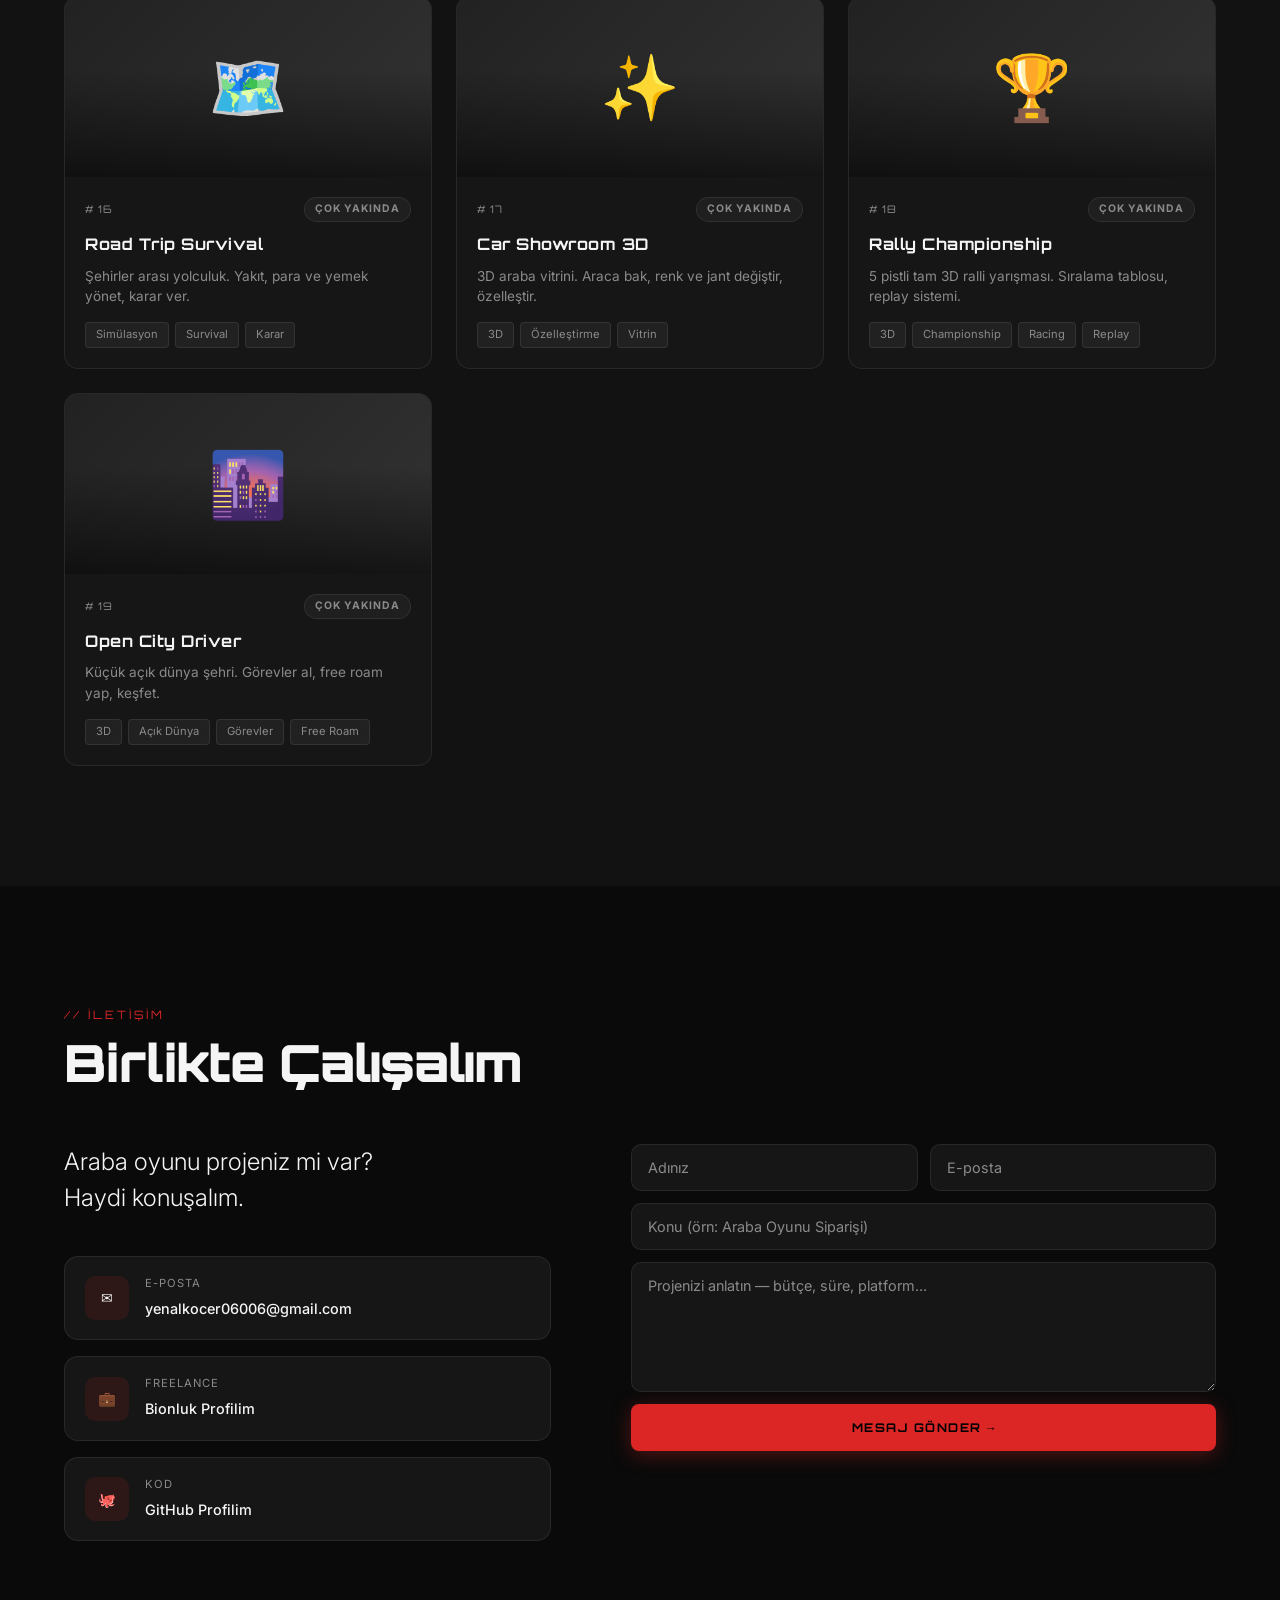
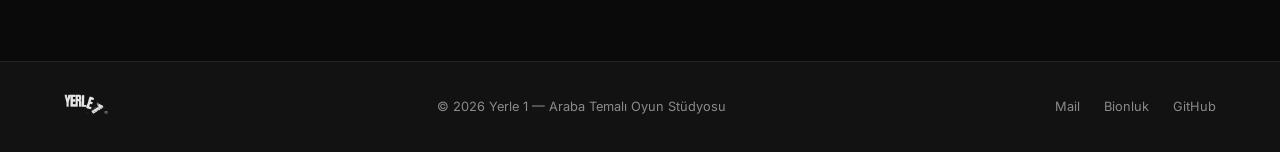
==== commit 8424ccdc: "Rebrand to Yerle 1 studio: B&W+red theme, real logo, Koleksiyoner announcement section" ====
--- a/index.html
+++ b/index.html
@@ -3,7 +3,7 @@
 <head>
   <meta charset="UTF-8">
   <meta name="viewport" content="width=device-width, initial-scale=1.0">
-  <title>YenalDev — Unity Game Developer</title>
+  <title>Yerle 1 — Araba Temalı Oyun Stüdyosu</title>
   <link rel="preconnect" href="https://fonts.googleapis.com">
   <link rel="preconnect" href="https://fonts.gstatic.com" crossorigin>
   <link href="https://fonts.googleapis.com/css2?family=Orbitron:wght@400;600;700;900&family=Inter:wght@300;400;500;600&display=swap" rel="stylesheet">
@@ -13,10 +13,11 @@
 
   <!-- NAV -->
   <nav class="nav" id="nav">
-    <a href="#hero" class="nav__logo">YENAL<span>DEV</span></a>
+    <a href="#hero" class="nav__logo"><img src="assets/logo-mark.png" alt="Yerle 1"></a>
     <ul class="nav__links" id="navLinks">
-      <li><a href="#about" class="nav__link">Hakkımda</a></li>
-      <li><a href="#games" class="nav__link">Oyunlar</a></li>
+      <li><a href="#koleksiyoner" class="nav__link">Koleksiyoner</a></li>
+      <li><a href="#about" class="nav__link">Stüdyo</a></li>
+      <li><a href="#games" class="nav__link">Projeler</a></li>
       <li><a href="#contact" class="nav__link">İletişim</a></li>
     </ul>
     <button class="nav__burger" id="burger" aria-label="Menü">
@@ -28,12 +29,11 @@
   <section class="hero" id="hero">
     <canvas id="canvas"></canvas>
     <div class="hero__content reveal">
-      <span class="hero__badge">Unity Game Developer</span>
-      <h1 class="hero__name">YENAL<br><em>KOÇER</em></h1>
+      <img src="assets/logo-mark.png" alt="Yerle 1" class="hero__logo">
       <p class="hero__sub" id="typewriter"></p>
       <div class="hero__cta">
-        <a href="#games" class="btn btn--primary">Oyunlarımı Gör</a>
-        <a href="#contact" class="btn btn--ghost">İletişime Geç</a>
+        <a href="#koleksiyoner" class="btn btn--primary">Koleksiyoner'i Keşfet</a>
+        <a href="#games" class="btn btn--ghost">Projelerimiz</a>
       </div>
       <div class="hero__stats">
         <div class="hero__stat">
@@ -52,23 +52,54 @@
         </div>
       </div>
     </div>
-    <a href="#about" class="hero__scroll">
+    <a href="#koleksiyoner" class="hero__scroll">
       <span>Keşfet</span>
       <div class="hero__scroll-dot"></div>
     </a>
   </section>
 
-  <!-- ABOUT -->
+  <!-- FLAGSHIP: KOLEKSİYONER -->
+  <section class="flagship" id="koleksiyoner">
+    <div class="container">
+      <div class="flagship__grid">
+        <div class="flagship__info reveal">
+          <span class="section-tag">// BAYRAK PROJE</span>
+          <h2 class="flagship__title">1:64<br><em>Koleksiyoner</em></h2>
+          <p class="flagship__desc">Model araba tutkusunu bir koleksiyoner &amp; al-sat simülatörüne dönüştürüyoruz. Oyuncakçıdan antika pazarına beş farklı mekanda pazarlık yap, nadir parçaları avla, birikimini büyüt — ve bir gün hayalindeki gerçek arabaya ulaş.</p>
+          <ul class="flagship__features">
+            <li>Birinci şahıs pazarlık &amp; koleksiyon sistemi</li>
+            <li>5 mekan: Oyuncakçı, AVM, Kozmetik, Akaryakıt, Antika Pazarı</li>
+            <li>VELOCAST marka evreni — 5 nadirlik kademesi</li>
+            <li>Kendi dükkanını aç, kendi işini kur</li>
+          </ul>
+          <div class="flagship__meta">
+            <span class="badge badge--flagship">Steam Erken Erişim — 15-17 Aralık 2026</span>
+          </div>
+          <div class="flagship__cta">
+            <button class="btn btn--ghost" disabled>Steam Sayfası Yakında</button>
+          </div>
+        </div>
+        <div class="flagship__visual reveal">
+          <div class="flagship__scale">
+            <span class="flagship__scale-num">1:64</span>
+            <span class="flagship__scale-label">Diecast Koleksiyon Simülatörü</span>
+          </div>
+        </div>
+      </div>
+    </div>
+  </section>
+
+  <!-- ABOUT / STÜDYO -->
   <section class="about" id="about">
     <div class="container">
       <div class="section-header reveal">
-        <span class="section-tag">// HAKKIMDA</span>
-        <h2>Kim Olduğum</h2>
+        <span class="section-tag">// STÜDYO HAKKINDA</span>
+        <h2>Yerle 1 Nedir?</h2>
       </div>
       <div class="about__grid">
         <div class="about__text reveal">
-          <p>Unity ile <strong>araba & yarış oyunları</strong> geliştirmeye odaklanmış bir game developer'ım. 2D arcade oyunlarından 3D simülasyonlara kadar geniş bir yelpazeye hakimim.</p>
-          <p>Her proje için temiz C# kodu, optimize edilmiş performans ve müşterinin istediği platforma (PC, Android, WebGL) çalışan build teslim ederim.</p>
+          <p>Yerle 1, Unity ile <strong>araba &amp; yarış temalı oyunlar</strong> geliştiren bağımsız bir stüdyo. 2D arcade prototiplerinden 3D koleksiyoner simülasyonlarına kadar geniş bir yelpazede çalışıyoruz.</p>
+          <p>Kurucu geliştirici <strong>Yenal Koçer</strong> önderliğinde, her projede temiz C# kodu, optimize performans ve hedeflenen platforma (PC, Android, WebGL) tam uyumlu build'ler üretiyoruz.</p>
           <div class="skill-grid">
             <span class="skill">Unity</span>
             <span class="skill">C#</span>
@@ -87,13 +118,13 @@
         <div class="about__cards">
           <div class="feat reveal">
             <div class="feat__icon">⚡</div>
-            <h3>Hızlı Teslimat</h3>
-            <p>Çalışan prototip 2–5 günde hazır</p>
+            <h3>Hızlı Prototipleme</h3>
+            <p>Fikirden çalışan prototipe 2–5 gün</p>
           </div>
           <div class="feat reveal">
             <div class="feat__icon">🏎️</div>
             <h3>Uzman Odak</h3>
-            <p>Sadece araba & yarış oyunları</p>
+            <p>Sadece araba &amp; yarış oyunları</p>
           </div>
           <div class="feat reveal">
             <div class="feat__icon">📱</div>
@@ -102,20 +133,20 @@
           </div>
           <div class="feat reveal">
             <div class="feat__icon">📦</div>
-            <h3>Kaynak Kodu</h3>
-            <p>Temiz, anlaşılır C# projesi</p>
-          </div>
-        </div>
-      </div>
-    </div>
-  </section>
-
-  <!-- GAMES -->
+            <h3>Temiz Kod</h3>
+            <p>Sürdürülebilir, ölçeklenebilir C# mimarisi</p>
+          </div>
+        </div>
+      </div>
+    </div>
+  </section>
+
+  <!-- GAMES / PROJELER -->
   <section class="games" id="games">
     <div class="container">
       <div class="section-header reveal">
-        <span class="section-tag">// PORTFÖY</span>
-        <h2>Oyunlarım</h2>
+        <span class="section-tag">// PROJELER</span>
+        <h2>Prototip Projelerimiz</h2>
       </div>
       <div class="filters reveal">
         <button class="filter active" data-filter="all">Tümü</button>
@@ -179,8 +210,8 @@
   <!-- FOOTER -->
   <footer class="footer">
     <div class="container footer__inner">
-      <span class="nav__logo">YENAL<span>DEV</span></span>
-      <p>© 2026 — Unity Araba Oyunları Uzmanı</p>
+      <img src="assets/logo-mark.png" alt="Yerle 1" class="footer__logo">
+      <p>© 2026 Yerle 1 — Araba Temalı Oyun Stüdyosu</p>
       <div class="footer__links">
         <a href="mailto:yenalkocer06006@gmail.com">Mail</a>
         <a href="#">Bionluk</a>
--- a/style.css
+++ b/style.css
@@ -1,17 +1,16 @@
 /* ==================== VARIABLES ==================== */
 :root {
-  --bg: #080910;
-  --bg-2: #0f1118;
-  --bg-card: #12141d;
-  --bg-card-h: #181b27;
-  --accent: #f97316;
-  --accent-2: #fb923c;
-  --accent-dim: rgba(249,115,22,0.12);
-  --accent-glow: 0 0 30px rgba(249,115,22,0.25);
-  --blue: #38bdf8;
-  --border: rgba(255,255,255,0.07);
-  --text: #f1f5f9;
-  --muted: #64748b;
+  --bg: #0a0a0a;
+  --bg-2: #121212;
+  --bg-card: #161616;
+  --bg-card-h: #1e1e1e;
+  --accent: #dc2626;
+  --accent-2: #ef4444;
+  --accent-dim: rgba(220,38,38,0.12);
+  --accent-glow: 0 0 30px rgba(220,38,38,0.25);
+  --border: rgba(255,255,255,0.08);
+  --text: #f5f5f5;
+  --muted: #8a8a8a;
   --font-h: 'Orbitron', monospace;
   --font-b: 'Inter', sans-serif;
   --r: 14px;
@@ -58,13 +57,16 @@
   border-bottom: 1px solid var(--border);
 }
 .nav__logo {
-  font-family: var(--font-h);
-  font-size: 1.3rem;
-  font-weight: 900;
-  letter-spacing: 2px;
-  color: var(--text);
-}
-.nav__logo span { color: var(--accent); }
+  display: flex;
+  align-items: center;
+}
+.nav__logo img {
+  height: 32px;
+  width: auto;
+  display: block;
+  transition: var(--trans);
+}
+.nav.scrolled .nav__logo img { height: 24px; }
 .nav__links {
   display: flex;
   gap: 40px;
@@ -116,7 +118,7 @@
   content: '';
   position: absolute;
   inset: 0;
-  background: radial-gradient(ellipse 80% 60% at 50% 60%, rgba(249,115,22,0.05) 0%, transparent 70%),
+  background: radial-gradient(ellipse 80% 60% at 50% 60%, rgba(220,38,38,0.05) 0%, transparent 70%),
               linear-gradient(to bottom, transparent 60%, var(--bg) 100%);
   pointer-events: none;
 }
@@ -126,31 +128,12 @@
   text-align: center;
   padding: 0 24px;
 }
-.hero__badge {
-  display: inline-block;
-  font-size: 0.75rem;
-  font-weight: 600;
-  letter-spacing: 3px;
-  text-transform: uppercase;
-  color: var(--accent);
-  border: 1px solid rgba(249,115,22,0.3);
-  padding: 6px 20px;
-  border-radius: 100px;
-  margin-bottom: 28px;
-  background: var(--accent-dim);
-}
-.hero__name {
-  font-family: var(--font-h);
-  font-size: clamp(3.5rem, 10vw, 8rem);
-  font-weight: 900;
-  line-height: 0.95;
-  letter-spacing: -2px;
-  margin-bottom: 28px;
-}
-.hero__name em {
-  font-style: normal;
-  color: var(--accent);
-  -webkit-text-stroke: 1px var(--accent);
+.hero__logo {
+  width: min(88%, 620px);
+  height: auto;
+  margin: 0 auto 28px;
+  display: block;
+  filter: drop-shadow(0 0 40px rgba(220,38,38,0.25));
 }
 .hero__sub {
   font-size: clamp(1rem, 2.5vw, 1.25rem);
@@ -247,12 +230,12 @@
 .btn--primary {
   background: var(--accent);
   color: #000;
-  box-shadow: 0 4px 20px rgba(249,115,22,0.35);
+  box-shadow: 0 4px 20px rgba(220,38,38,0.35);
 }
 .btn--primary:hover {
   background: var(--accent-2);
   transform: translateY(-2px);
-  box-shadow: 0 8px 30px rgba(249,115,22,0.5);
+  box-shadow: 0 8px 30px rgba(220,38,38,0.5);
 }
 .btn--ghost {
   border: 1px solid var(--border);
@@ -339,7 +322,7 @@
   transition: var(--trans);
 }
 .feat:hover {
-  border-color: rgba(249,115,22,0.3);
+  border-color: rgba(220,38,38,0.3);
   background: var(--bg-card-h);
   transform: translateY(-4px);
 }
@@ -358,6 +341,102 @@
 .feat p {
   font-size: 0.85rem;
   color: var(--muted);
+}
+
+/* ==================== FLAGSHIP: KOLEKSİYONER ==================== */
+.flagship {
+  padding: 100px 0;
+  background: var(--bg-2);
+  border-top: 1px solid var(--border);
+  border-bottom: 1px solid var(--border);
+}
+.flagship__grid {
+  display: grid;
+  grid-template-columns: 1.2fr 1fr;
+  gap: 64px;
+  align-items: center;
+}
+.flagship__title {
+  font-family: var(--font-h);
+  font-size: clamp(2.4rem, 6vw, 4.2rem);
+  font-weight: 900;
+  line-height: 1;
+  letter-spacing: -1px;
+  margin: 16px 0 24px;
+}
+.flagship__title em {
+  font-style: normal;
+  color: var(--accent);
+}
+.flagship__desc {
+  color: #b3b3b3;
+  font-size: 1.05rem;
+  line-height: 1.8;
+  margin-bottom: 28px;
+}
+.flagship__features {
+  list-style: none;
+  display: flex;
+  flex-direction: column;
+  gap: 10px;
+  margin-bottom: 32px;
+}
+.flagship__features li {
+  font-size: 0.92rem;
+  color: var(--text);
+  padding-left: 20px;
+  position: relative;
+}
+.flagship__features li::before {
+  content: '›';
+  position: absolute;
+  left: 0;
+  color: var(--accent);
+  font-weight: 700;
+}
+.flagship__meta { margin-bottom: 28px; }
+.flagship__visual {
+  display: flex;
+  align-items: center;
+  justify-content: center;
+}
+.flagship__scale {
+  width: 100%;
+  max-width: 320px;
+  aspect-ratio: 1 / 1;
+  border: 1px solid var(--border);
+  border-radius: var(--r);
+  background: var(--bg-card);
+  display: flex;
+  flex-direction: column;
+  align-items: center;
+  justify-content: center;
+  gap: 12px;
+  padding: 24px;
+  text-align: center;
+  transition: var(--trans);
+}
+.flagship__scale:hover {
+  border-color: rgba(220,38,38,0.4);
+  box-shadow: var(--accent-glow);
+}
+.flagship__scale-num {
+  font-family: var(--font-h);
+  font-size: clamp(2.4rem, 6vw, 3.6rem);
+  font-weight: 900;
+  color: var(--accent);
+  -webkit-text-stroke: 1px var(--accent);
+  letter-spacing: -1px;
+}
+.flagship__scale-label {
+  font-size: 0.72rem;
+  letter-spacing: 1.5px;
+  text-transform: uppercase;
+  color: var(--muted);
+}
+@media (max-width: 900px) {
+  .flagship__grid { grid-template-columns: 1fr; gap: 40px; }
+  .flagship__visual { order: -1; }
 }
 
 /* ==================== GAMES ==================== */
@@ -403,7 +482,7 @@
   animation: fadeUp 0.5s ease both;
 }
 .game-card:hover {
-  border-color: rgba(249,115,22,0.4);
+  border-color: rgba(220,38,38,0.4);
   transform: translateY(-6px);
   box-shadow: 0 20px 40px rgba(0,0,0,0.4), var(--accent-glow);
 }
@@ -447,9 +526,10 @@
   padding: 3px 10px;
   border-radius: 100px;
 }
-.badge--done    { background: rgba(34,197,94,0.15); color: #22c55e; border: 1px solid rgba(34,197,94,0.3); }
-.badge--wip     { background: rgba(249,115,22,0.15); color: var(--accent); border: 1px solid rgba(249,115,22,0.3); }
-.badge--soon    { background: rgba(100,116,139,0.15); color: var(--muted); border: 1px solid var(--border); }
+.badge--done    { background: rgba(255,255,255,0.1); color: var(--text); border: 1px solid rgba(255,255,255,0.25); }
+.badge--wip     { background: var(--accent-dim); color: var(--accent); border: 1px solid rgba(220,38,38,0.3); }
+.badge--soon    { background: rgba(255,255,255,0.04); color: var(--muted); border: 1px solid var(--border); }
+.badge--flagship{ background: var(--accent-dim); color: var(--accent); border: 1px solid rgba(220,38,38,0.35); font-family: var(--font-h); font-size: 0.7rem; letter-spacing: 1px; text-transform: uppercase; padding: 8px 18px; }
 
 .game-card__title {
   font-family: var(--font-h);
@@ -511,7 +591,7 @@
   transition: var(--trans);
 }
 .clink:hover {
-  border-color: rgba(249,115,22,0.4);
+  border-color: rgba(220,38,38,0.4);
   background: var(--bg-card-h);
   transform: translateX(6px);
 }
@@ -555,7 +635,7 @@
   display: block;
 }
 .form-input::placeholder { color: var(--muted); }
-.form-input:focus { border-color: rgba(249,115,22,0.5); }
+.form-input:focus { border-color: rgba(220,38,38,0.5); }
 .form-ta {
   height: 130px;
   resize: vertical;
@@ -582,6 +662,11 @@
   flex-wrap: wrap;
   gap: 16px;
 }
+.footer__logo {
+  height: 26px;
+  width: auto;
+  opacity: 0.9;
+}
 .footer p { font-size: 0.8rem; color: var(--muted); }
 .footer__links {
   display: flex;
@@ -621,7 +706,7 @@
   position: relative;
   z-index: 1;
   background: var(--bg-card);
-  border: 1px solid rgba(249,115,22,0.2);
+  border: 1px solid rgba(220,38,38,0.2);
   border-radius: 20px;
   max-width: 620px;
   width: 100%;
@@ -740,7 +825,7 @@
   .form-row { grid-template-columns: 1fr; }
 }
 @media (max-width: 600px) {
-  .hero__name { letter-spacing: -1px; }
+  .hero__logo { width: 92%; }
   .hero__cta { flex-direction: column; align-items: center; }
   .games__grid { grid-template-columns: 1fr; }
   .about__cards { grid-template-columns: 1fr; }
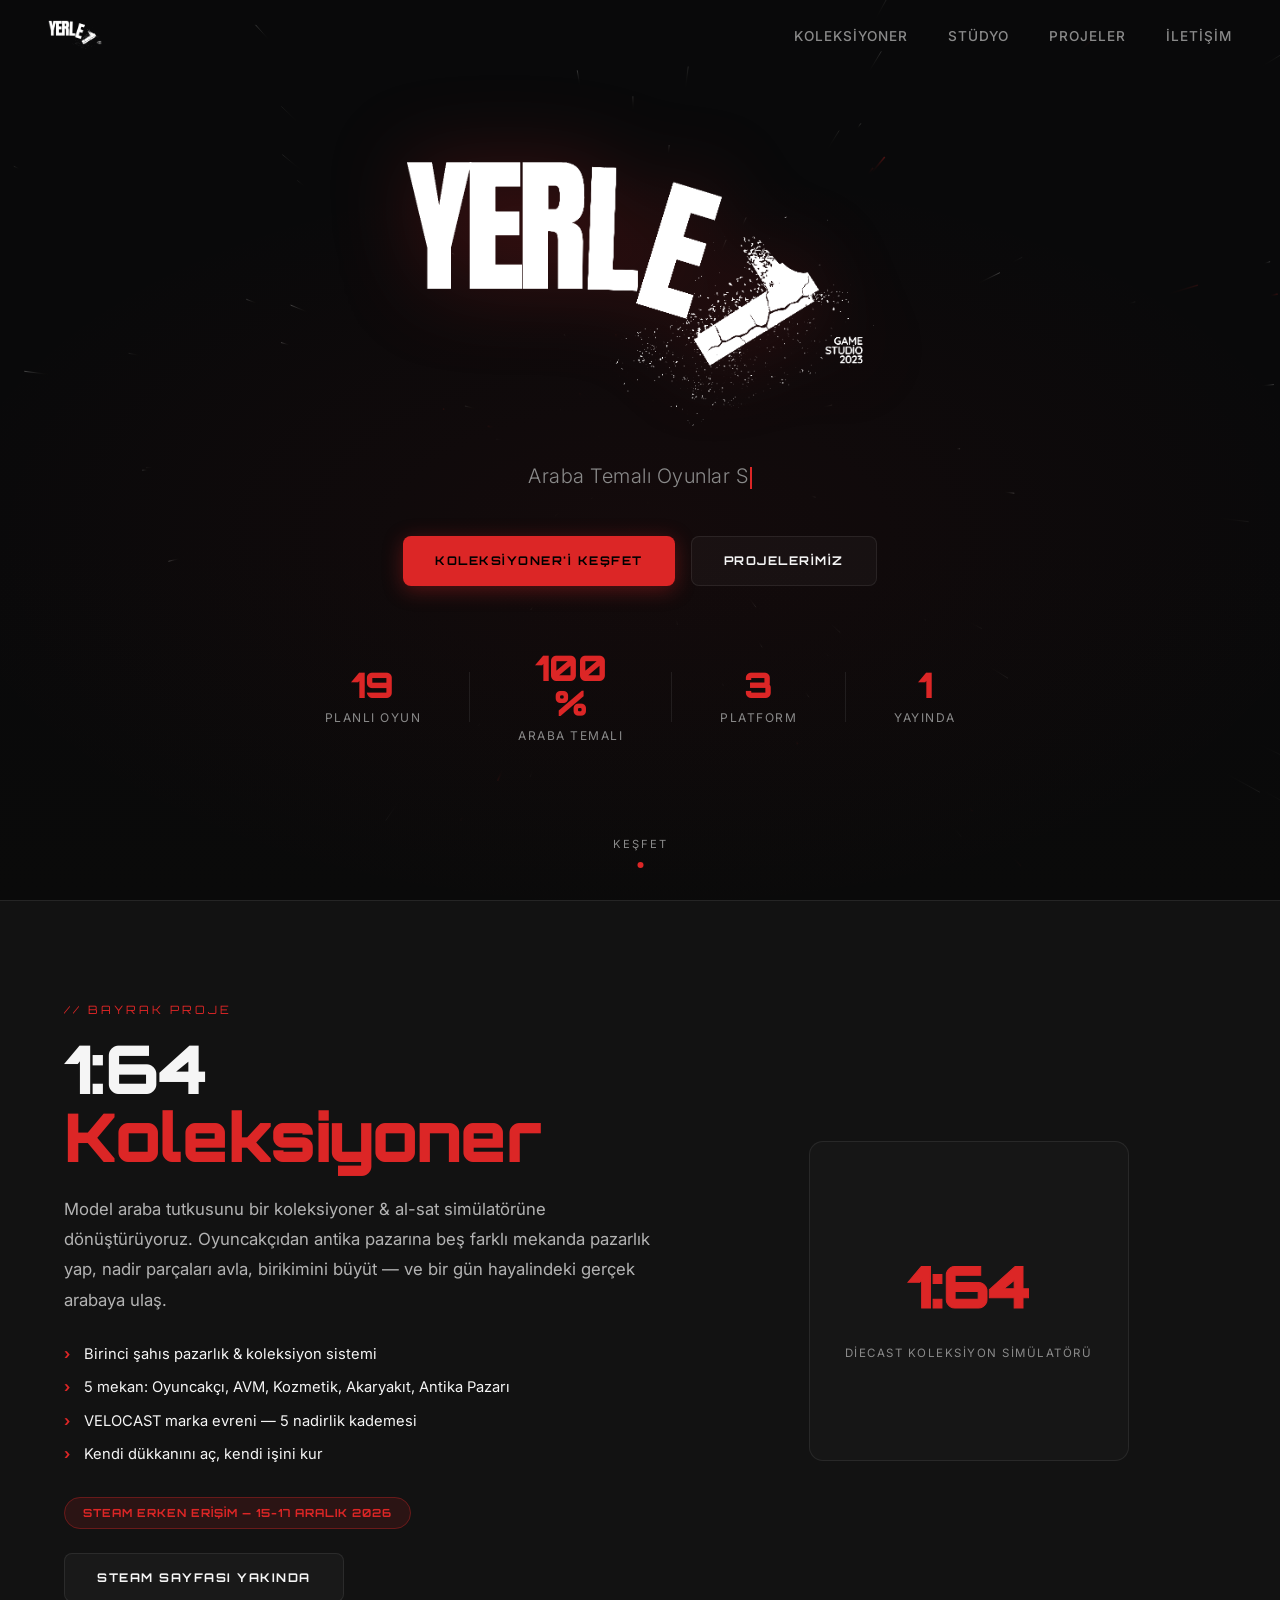
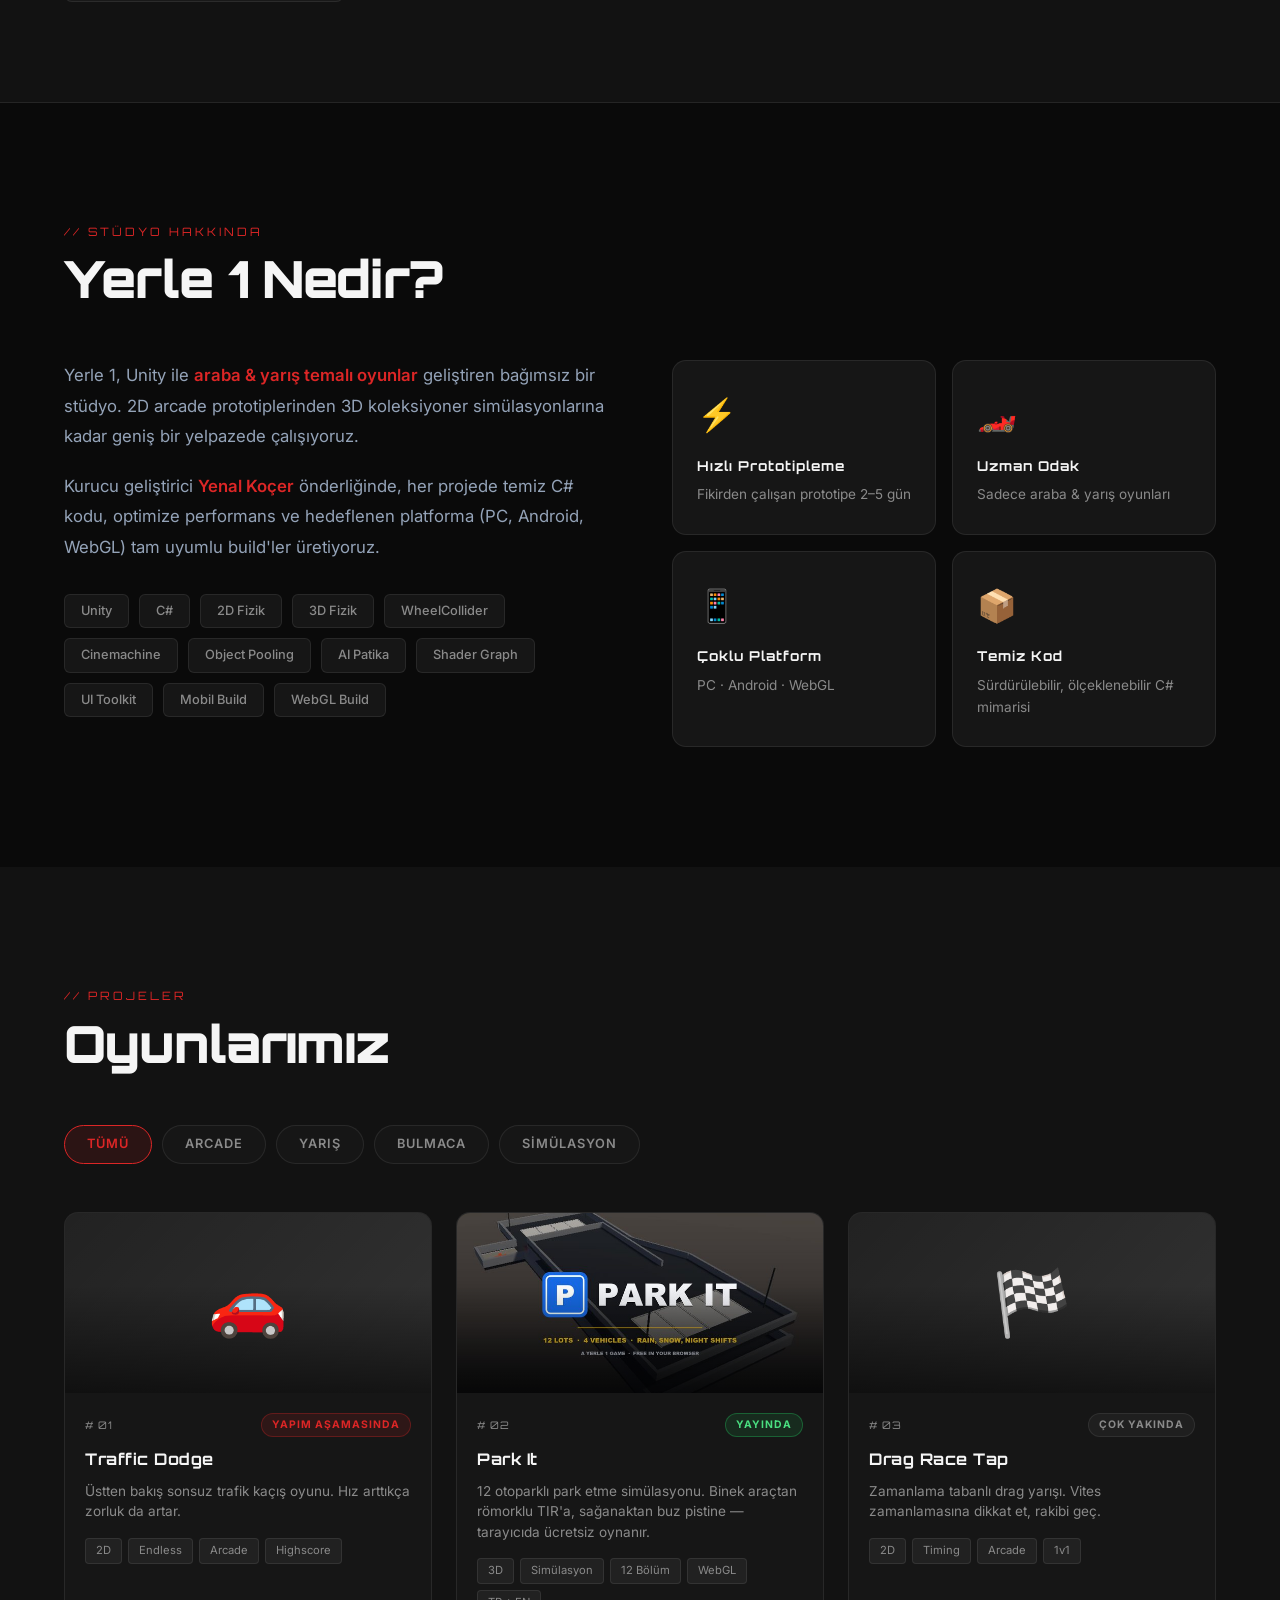
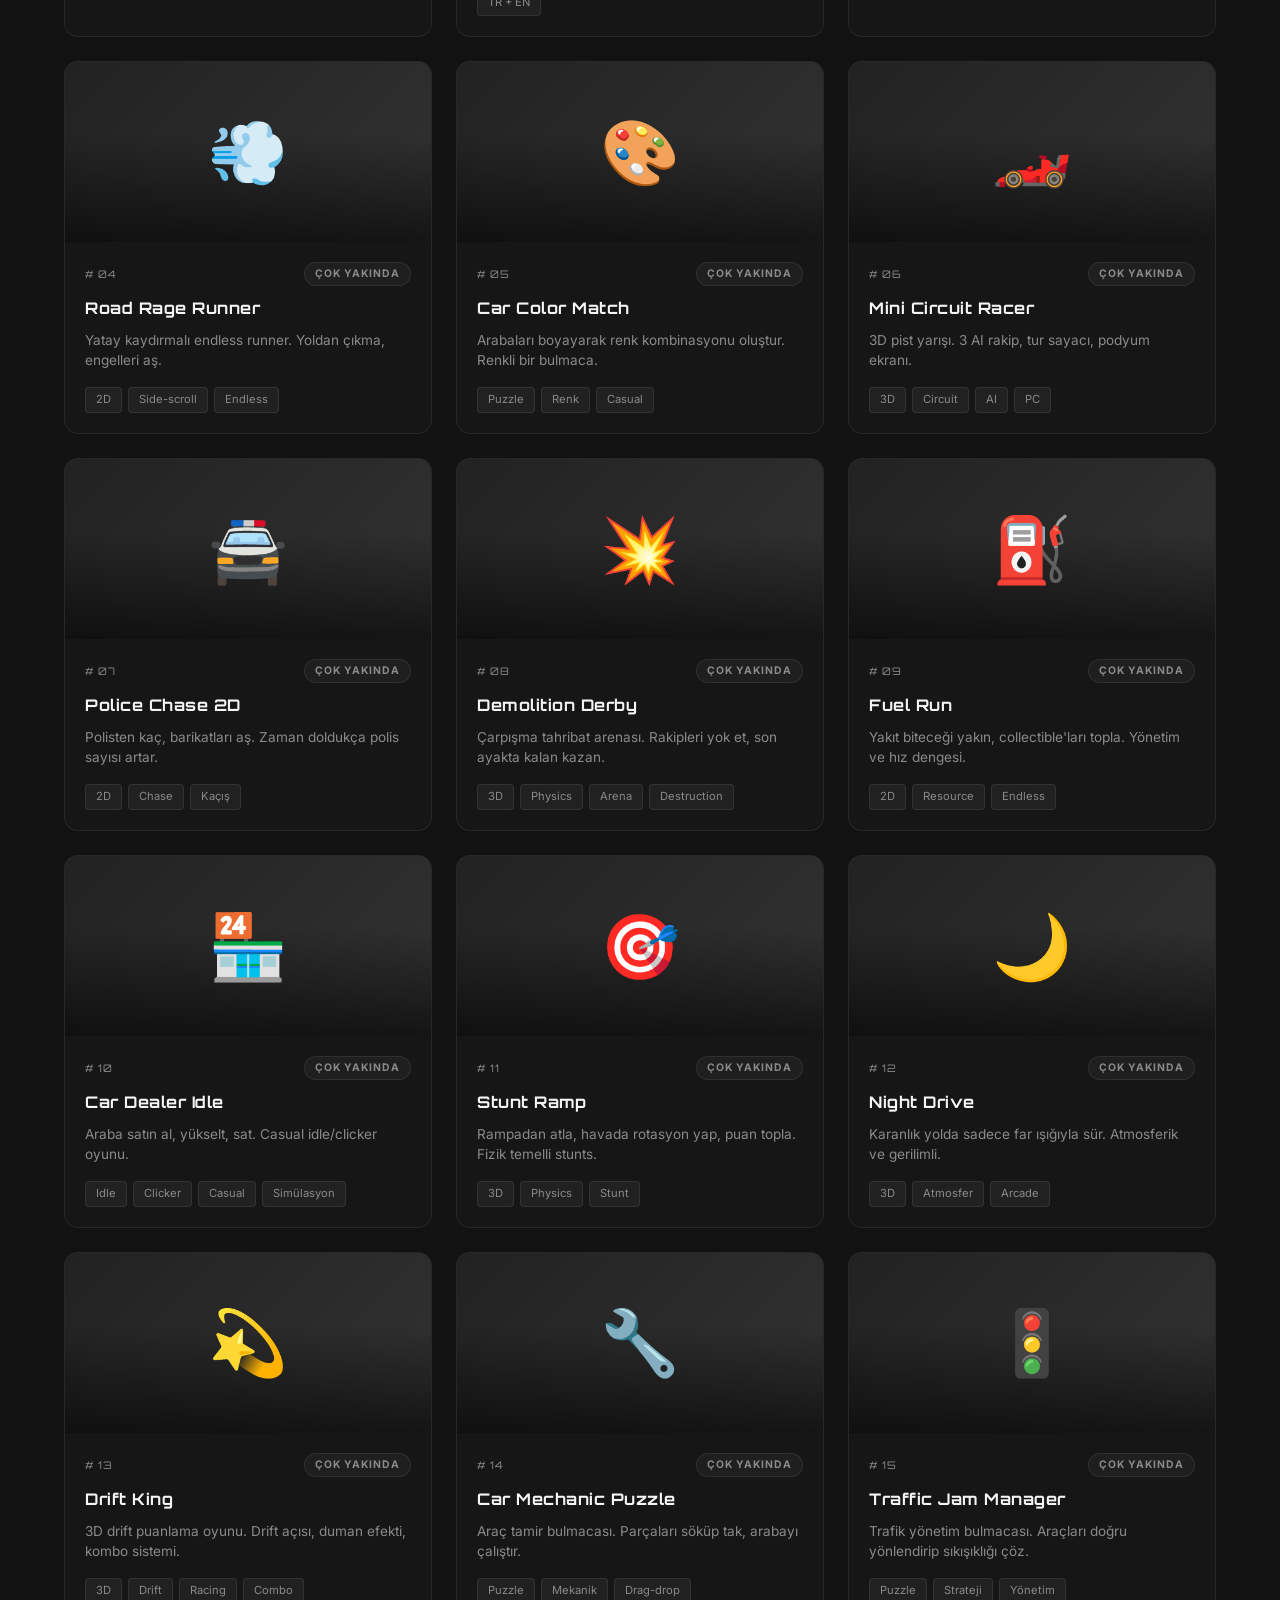
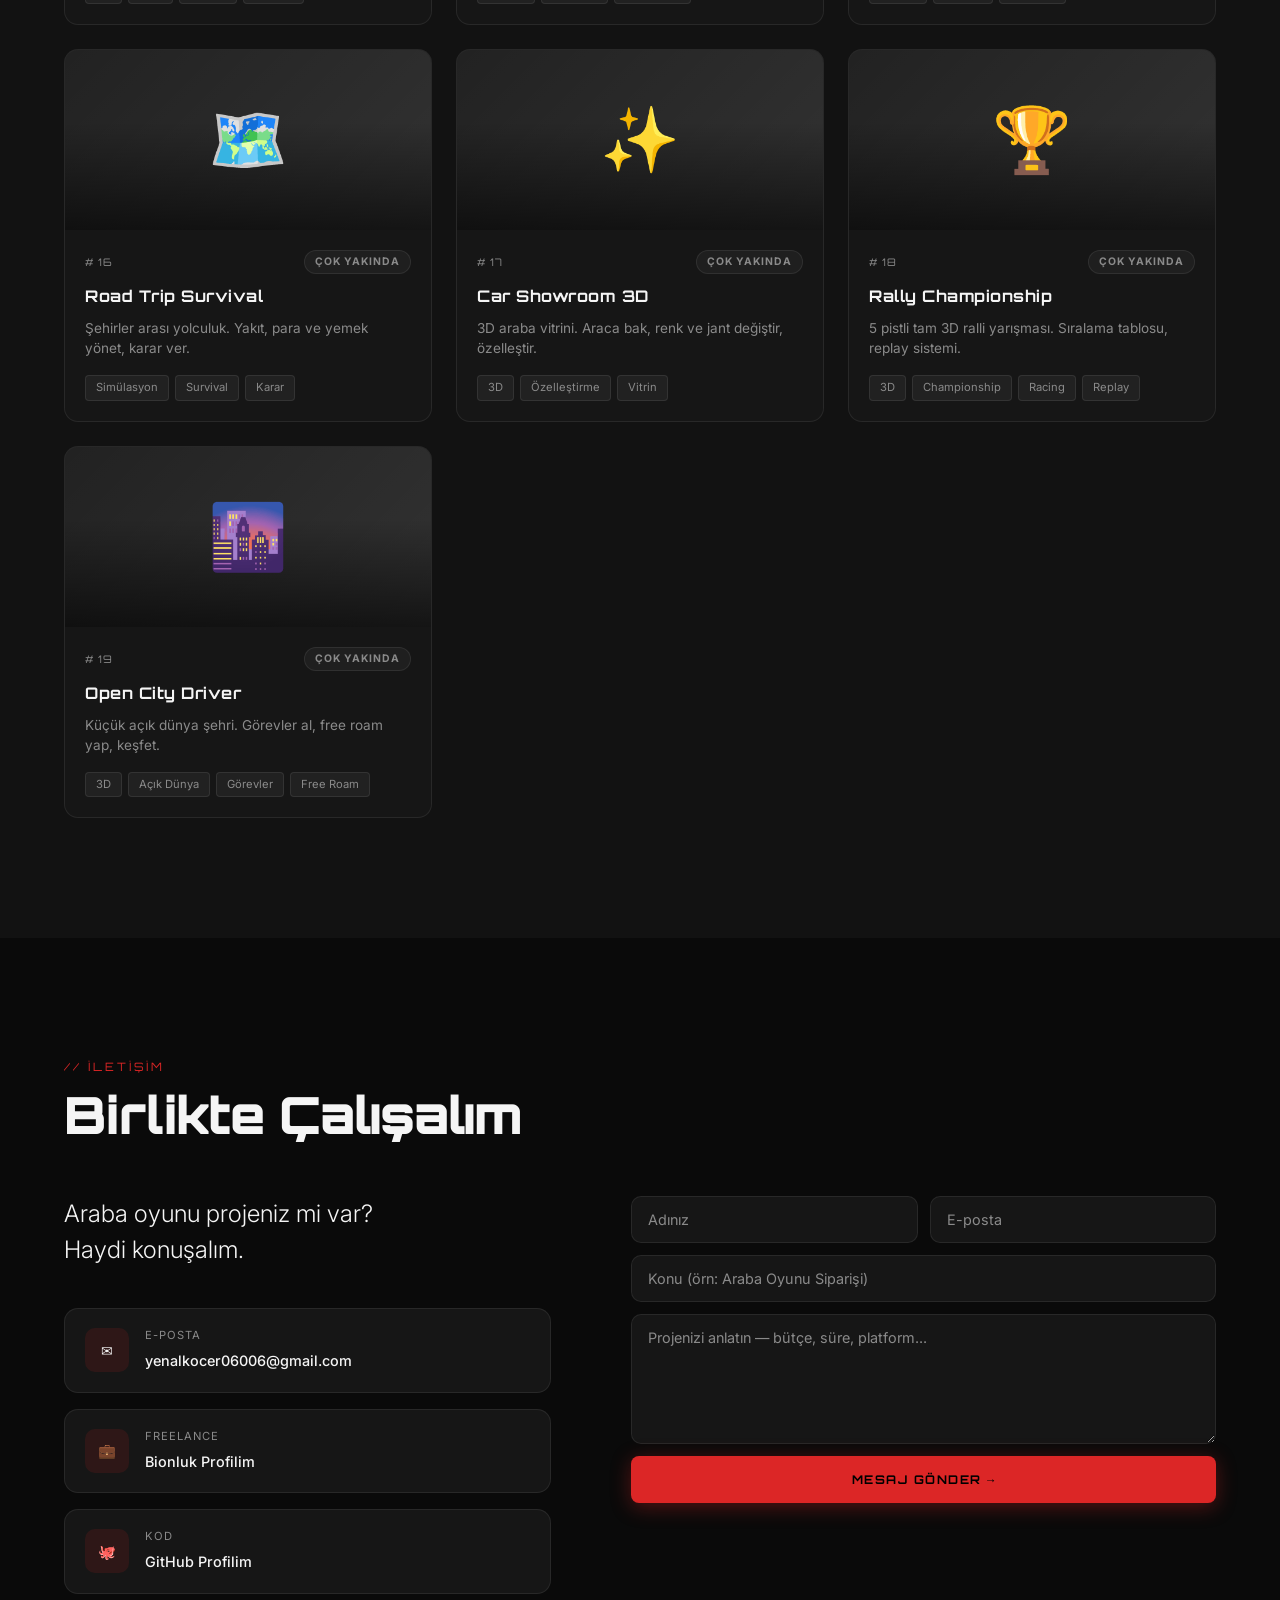
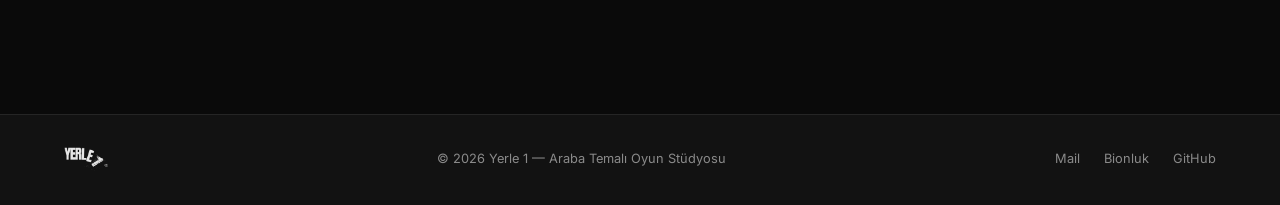
==== commit 45a99062: "Park It'i projeler bölümüne yayınlanmış oyun olarak ekle 02 numaralı planlı "Parking Master" kartını" ====
--- a/index.html
+++ b/index.html
@@ -49,6 +49,11 @@
         <div class="hero__stat">
           <b class="count" data-to="3">0</b>
           <span>Platform</span>
+        </div>
+        <div class="hero__stat-divider"></div>
+        <div class="hero__stat">
+          <b class="count" data-to="1">0</b>
+          <span>Yayında</span>
         </div>
       </div>
     </div>
@@ -146,7 +151,7 @@
     <div class="container">
       <div class="section-header reveal">
         <span class="section-tag">// PROJELER</span>
-        <h2>Prototip Projelerimiz</h2>
+        <h2>Oyunlarımız</h2>
       </div>
       <div class="filters reveal">
         <button class="filter active" data-filter="all">Tümü</button>
--- a/style.css
+++ b/style.css
@@ -129,10 +129,12 @@
   padding: 0 24px;
 }
 .hero__logo {
-  width: min(88%, 620px);
+  width: 100%;
+  max-width: 480px;
   height: auto;
   margin: 0 auto 28px;
   display: block;
+  object-fit: contain;
   filter: drop-shadow(0 0 40px rgba(220,38,38,0.25));
 }
 .hero__sub {
@@ -165,6 +167,7 @@
   display: flex;
   align-items: center;
   justify-content: center;
+  flex-wrap: wrap;
   gap: 48px;
 }
 .hero__stat { text-align: center; }
@@ -499,6 +502,16 @@
   position: relative;
   overflow: hidden;
 }
+.game-card__img {
+  position: absolute;
+  inset: 0;
+  width: 100%;
+  height: 100%;
+  object-fit: cover;
+  z-index: 0;
+  transition: transform 0.5s cubic-bezier(.2,.7,.3,1);
+}
+.game-card:hover .game-card__img { transform: scale(1.06); }
 .game-card__thumb::after {
   content: '';
   position: absolute;
@@ -530,6 +543,7 @@
 .badge--wip     { background: var(--accent-dim); color: var(--accent); border: 1px solid rgba(220,38,38,0.3); }
 .badge--soon    { background: rgba(255,255,255,0.04); color: var(--muted); border: 1px solid var(--border); }
 .badge--flagship{ background: var(--accent-dim); color: var(--accent); border: 1px solid rgba(220,38,38,0.35); font-family: var(--font-h); font-size: 0.7rem; letter-spacing: 1px; text-transform: uppercase; padding: 8px 18px; }
+.badge--live    { background: rgba(34,197,94,0.12); color: #4ade80; border: 1px solid rgba(34,197,94,0.35); }
 
 .game-card__title {
   font-family: var(--font-h);
@@ -739,6 +753,14 @@
   align-items: center;
   justify-content: center;
   font-size: 5rem;
+  border-radius: 18px 18px 0 0;
+}
+.modal-thumb--img { overflow: hidden; }
+.modal-thumb--img img {
+  width: 100%;
+  height: 100%;
+  object-fit: cover;
+  display: block;
   border-radius: 18px 18px 0 0;
 }
 .modal-body { padding: 28px; }
@@ -825,7 +847,7 @@
   .form-row { grid-template-columns: 1fr; }
 }
 @media (max-width: 600px) {
-  .hero__logo { width: 92%; }
+  .hero__logo { max-width: 340px; }
   .hero__cta { flex-direction: column; align-items: center; }
   .games__grid { grid-template-columns: 1fr; }
   .about__cards { grid-template-columns: 1fr; }
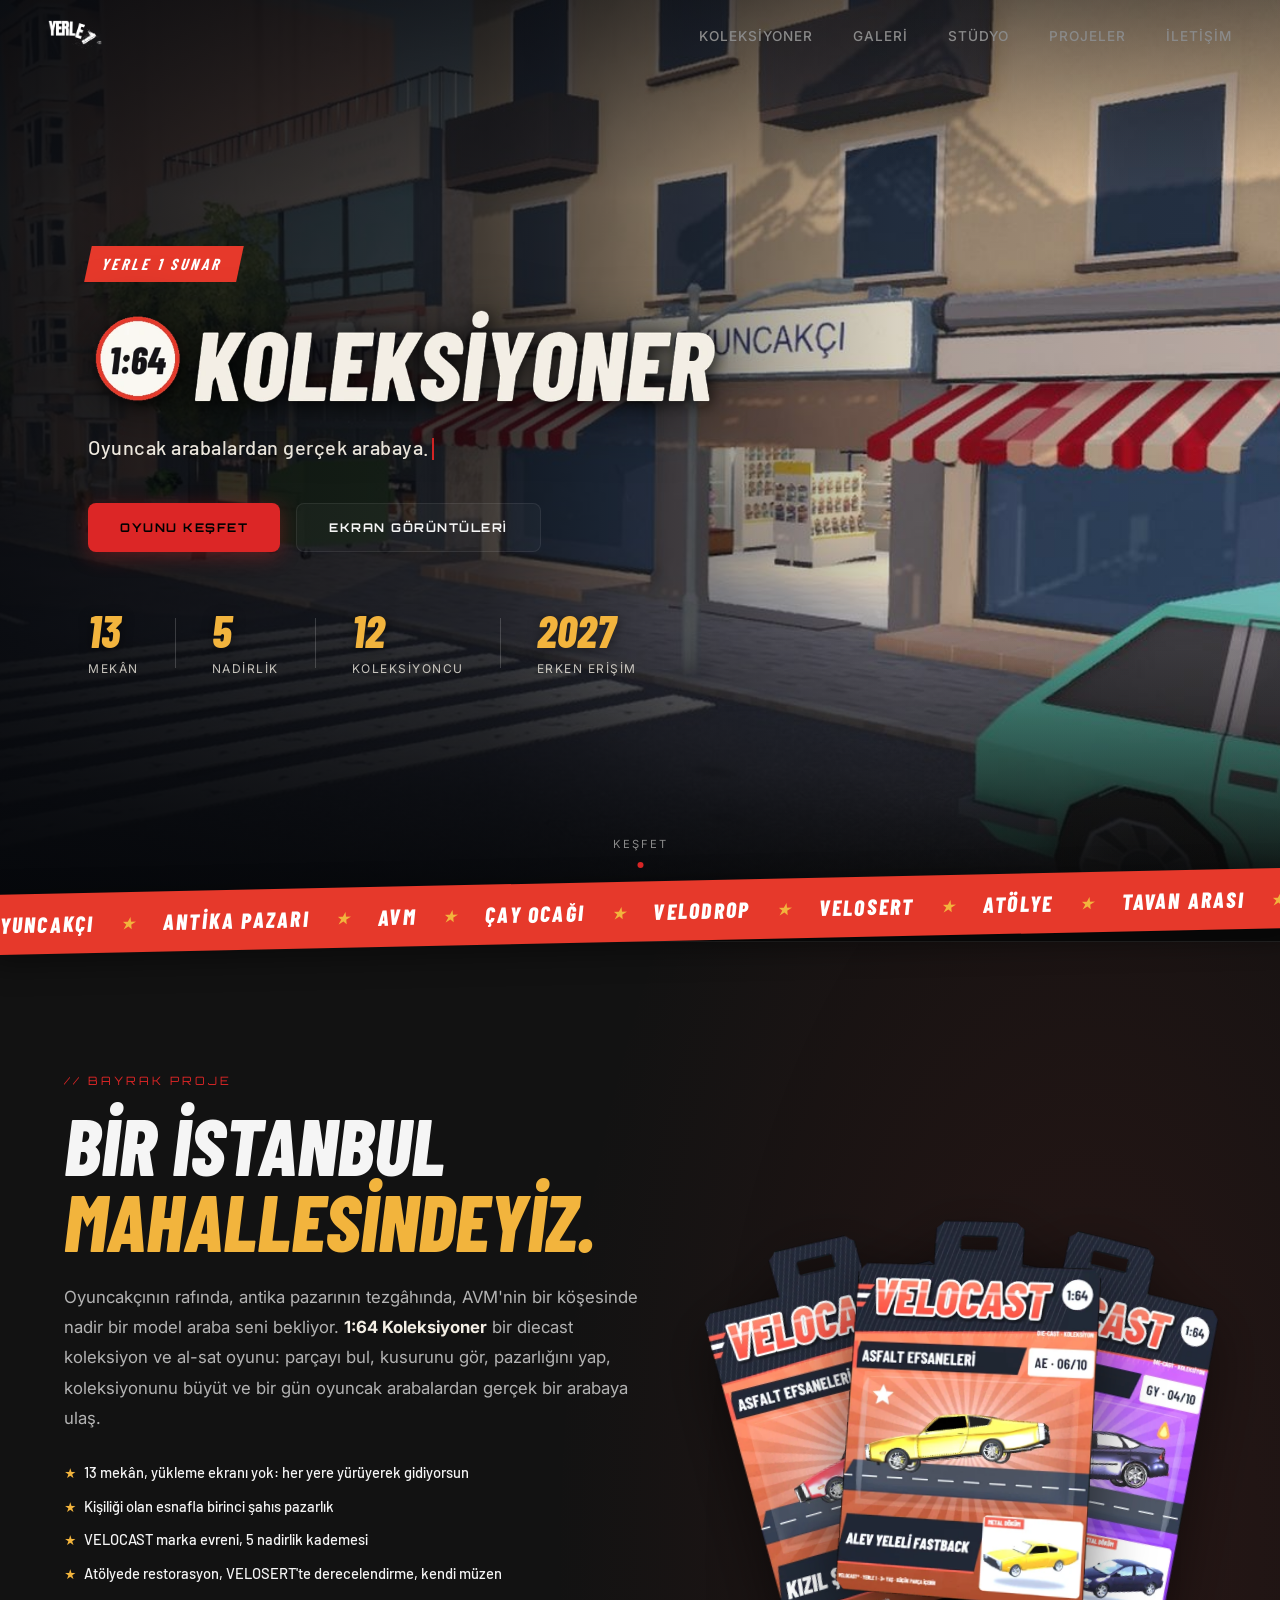
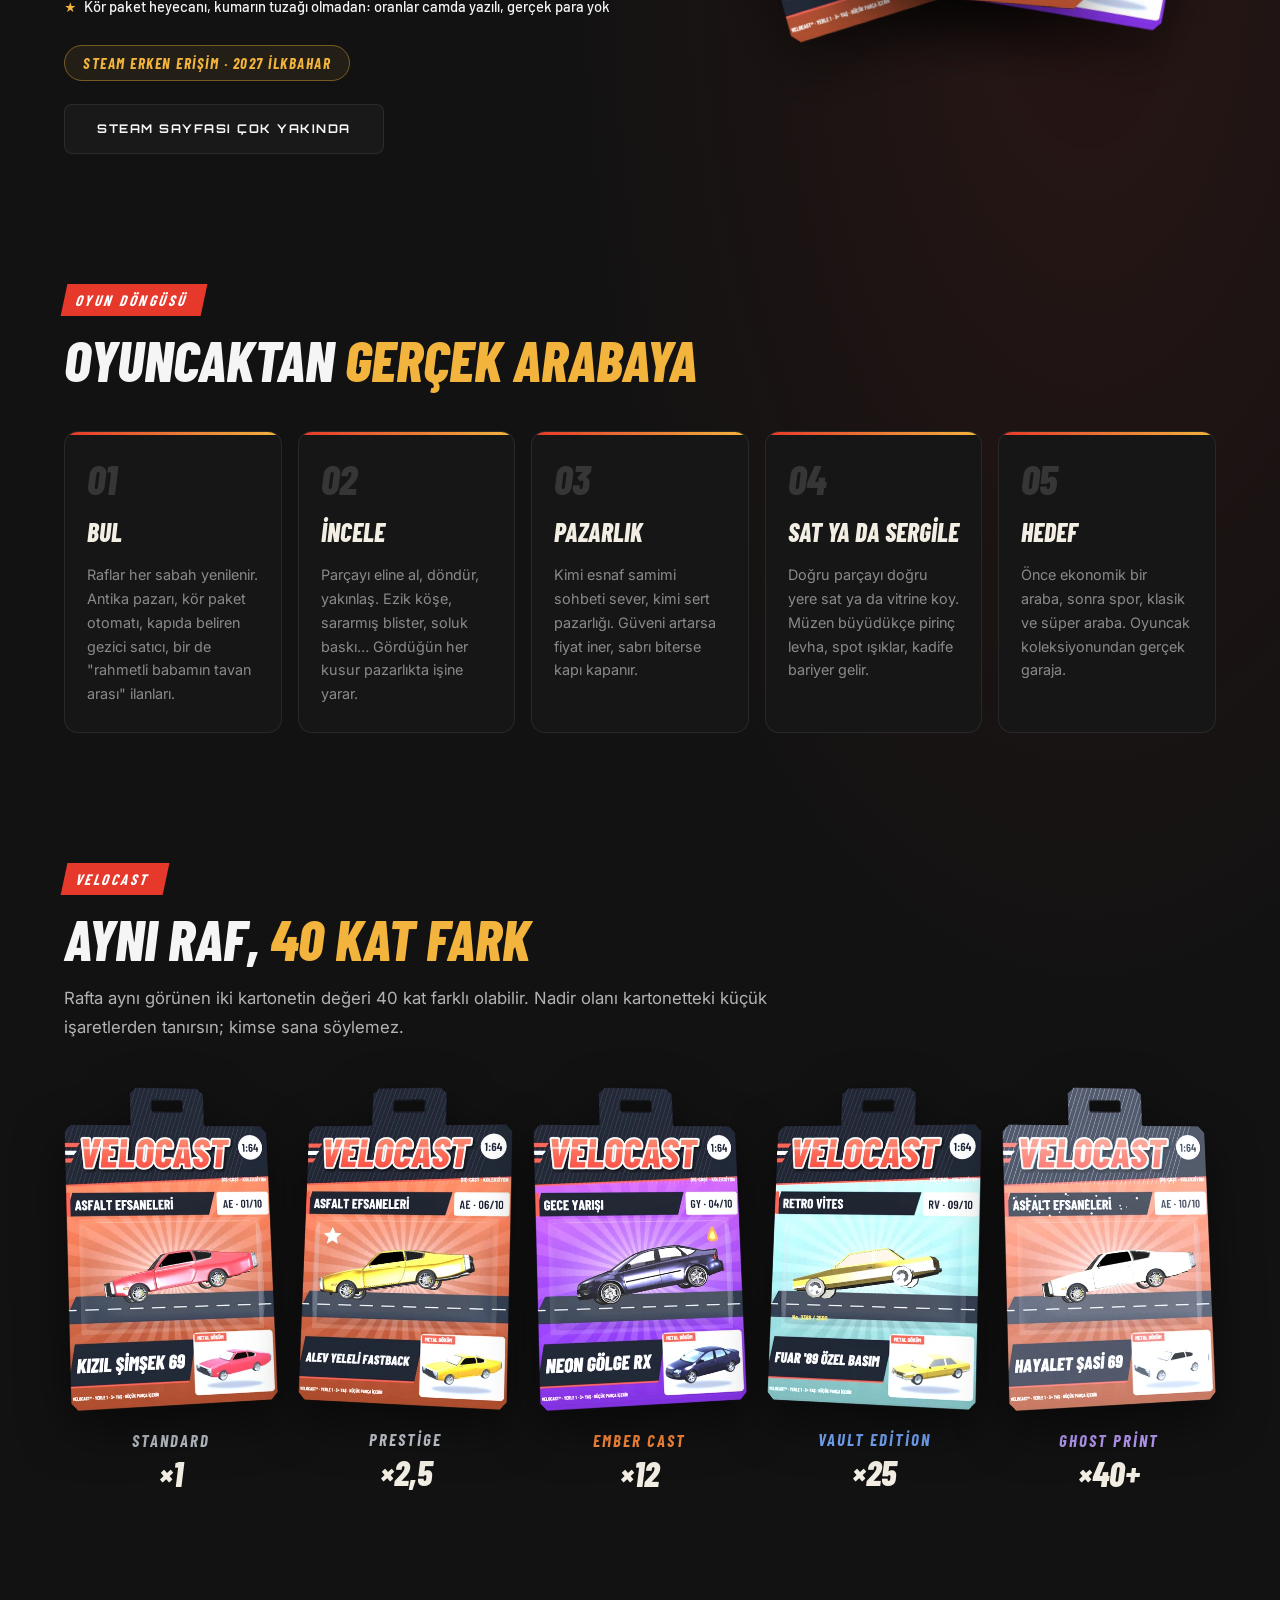
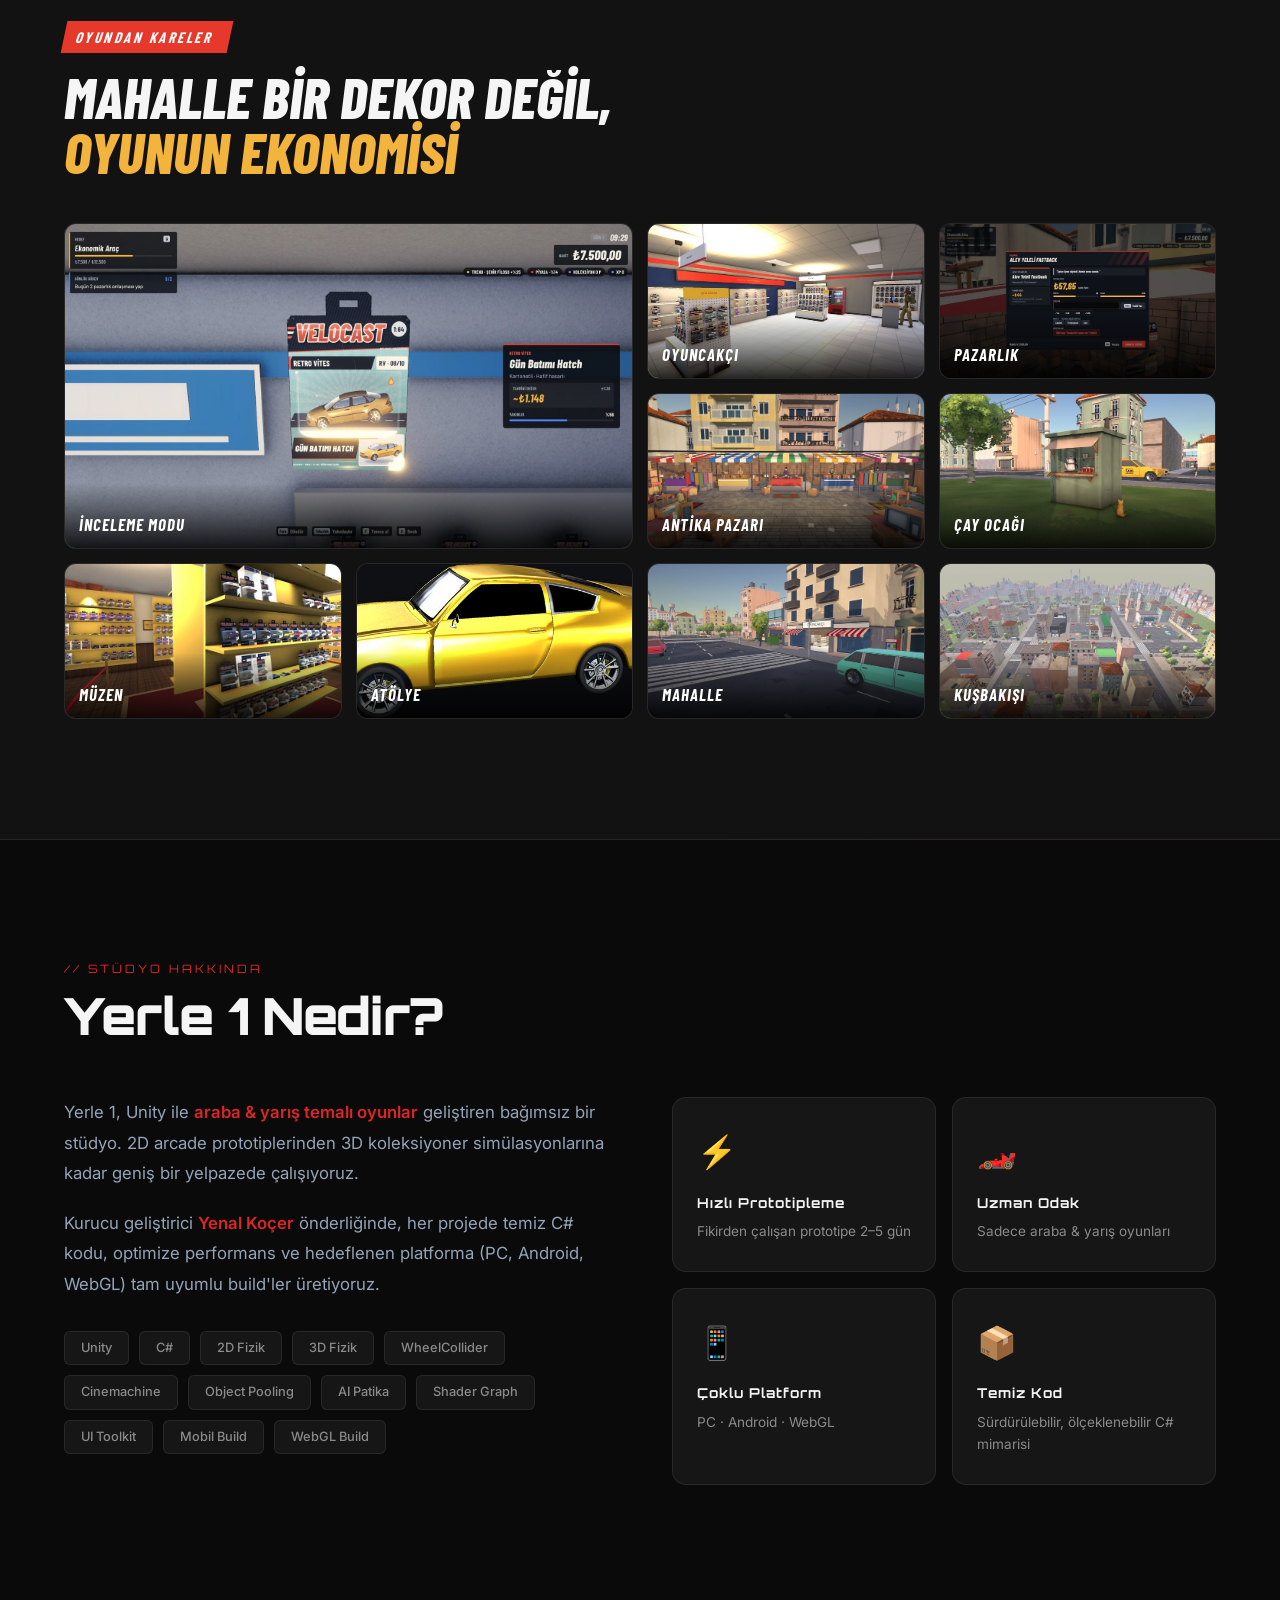
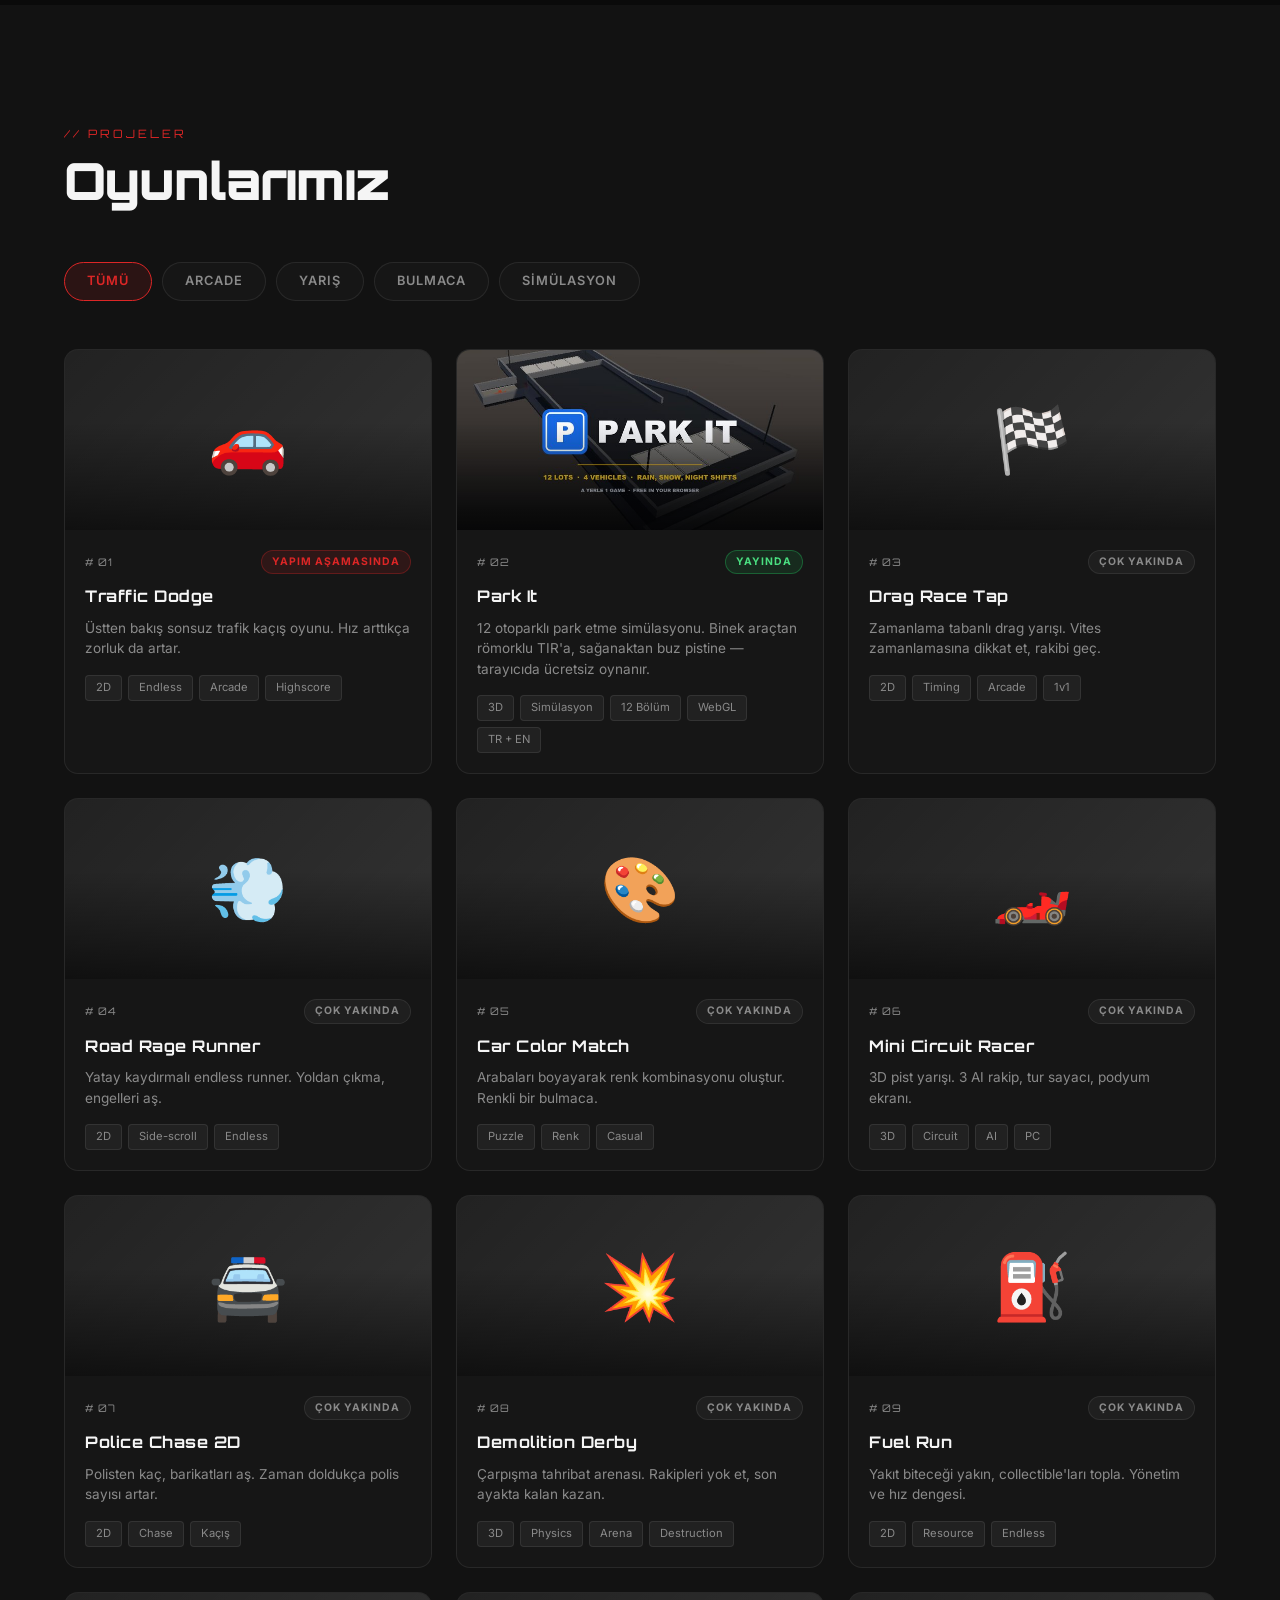
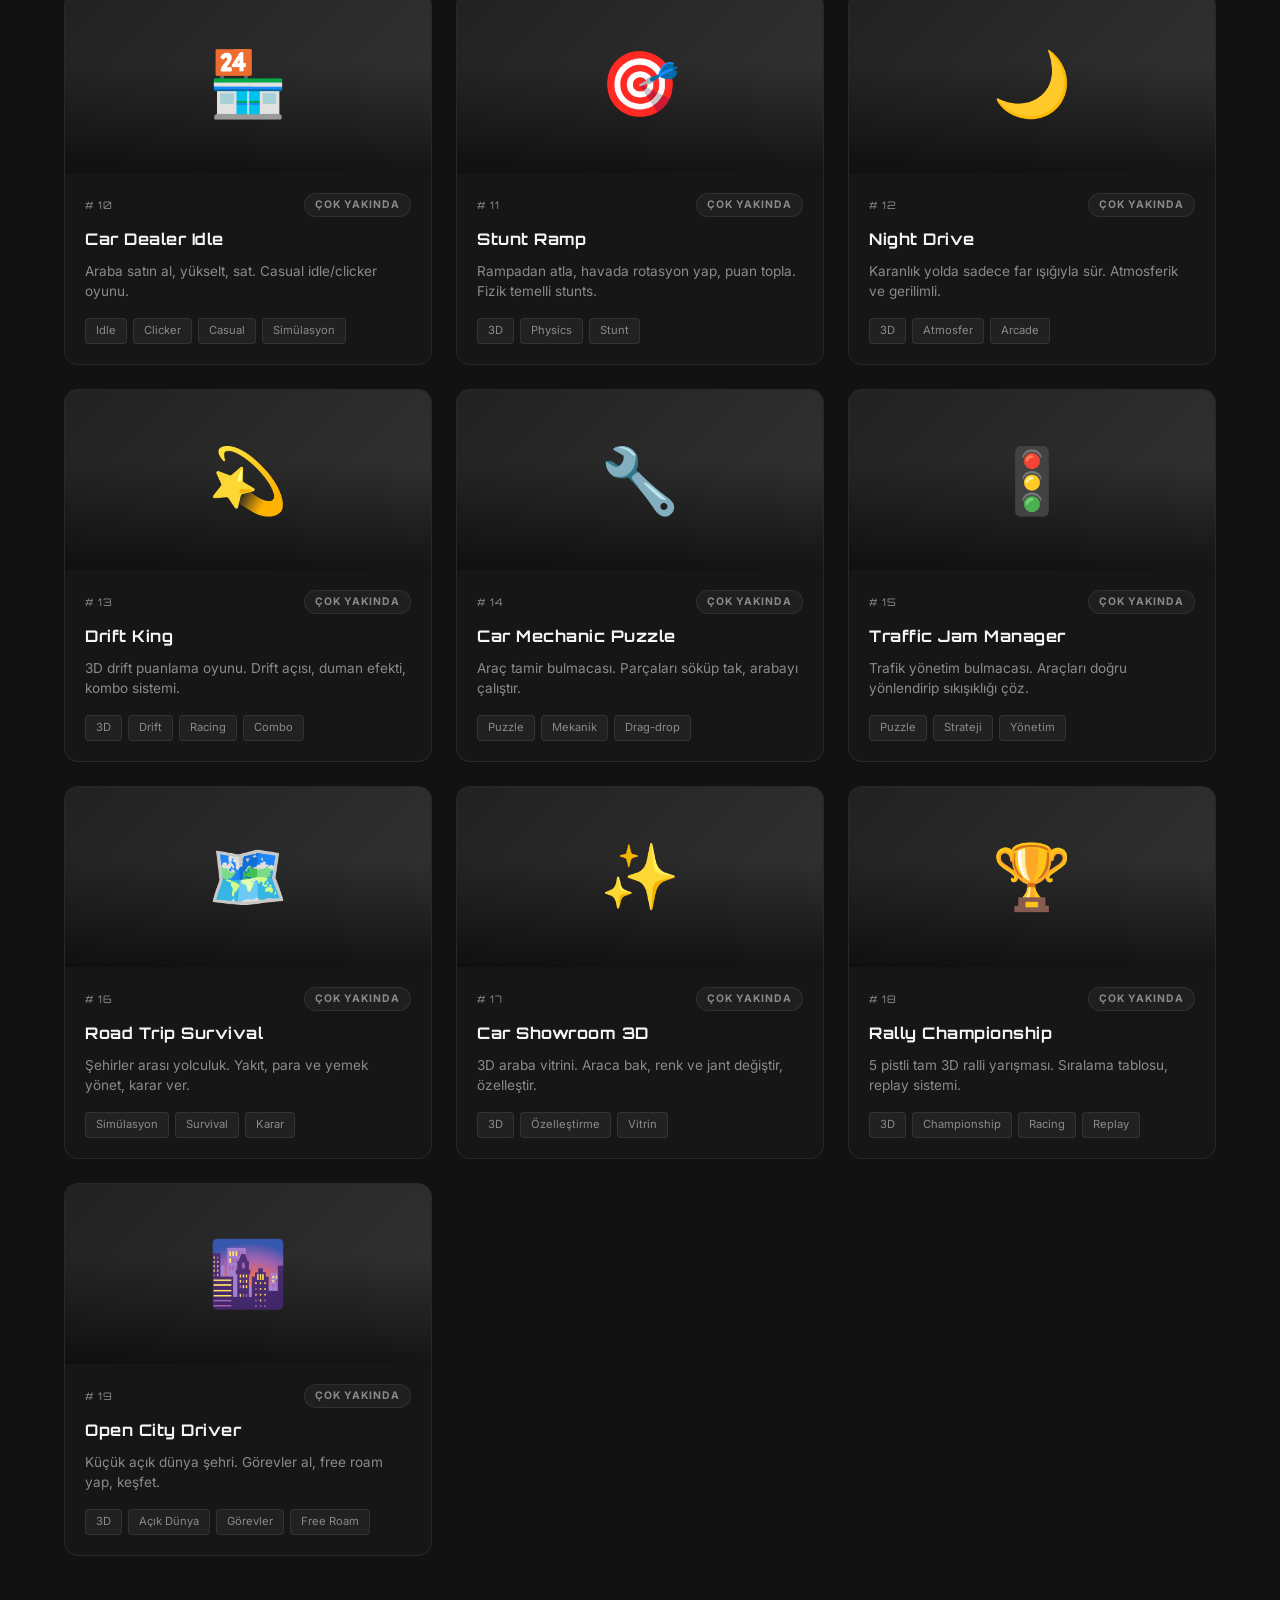
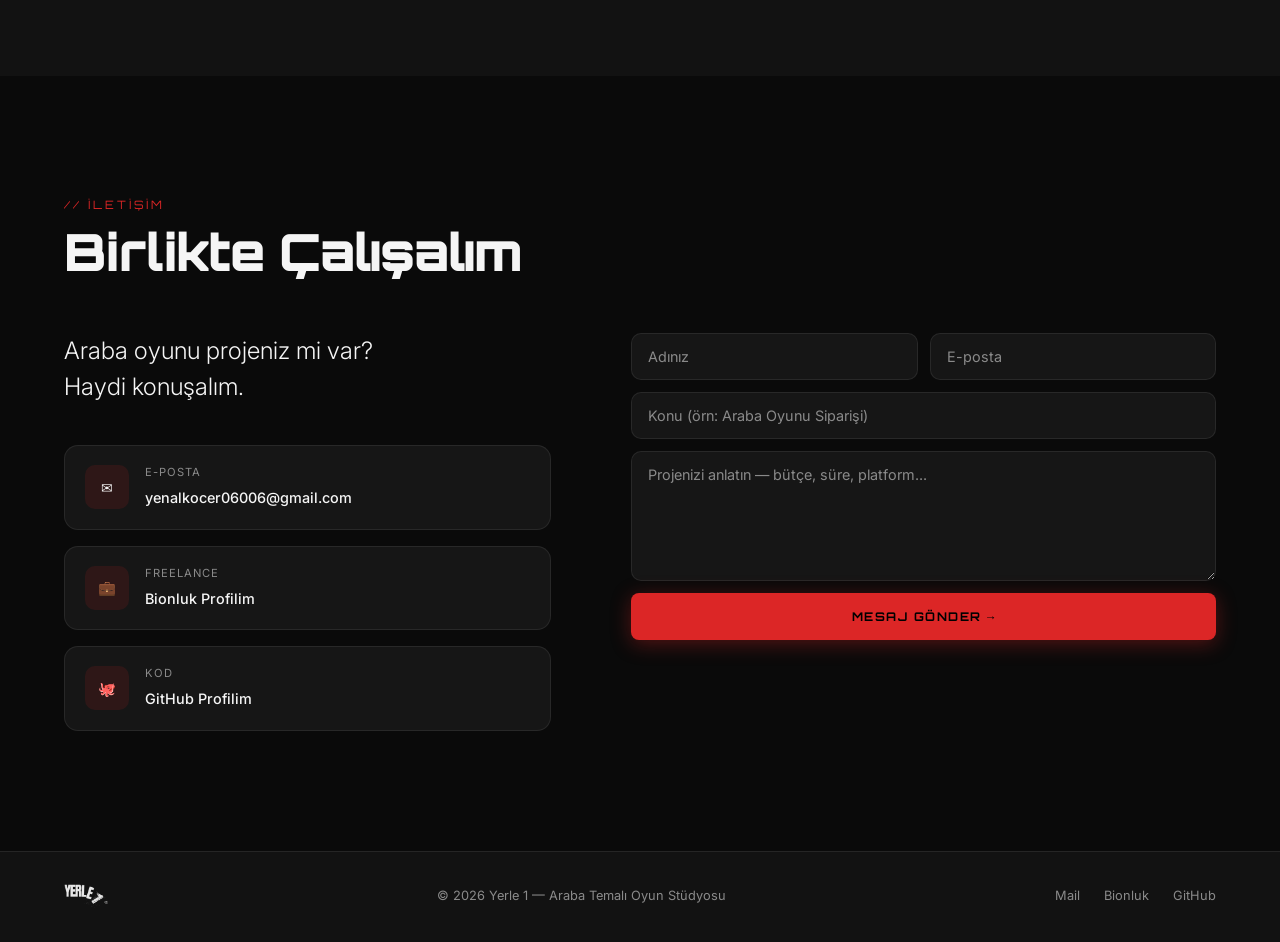
==== commit 522e7c4e: "Koleksiyoner'i sitenin ana temasi yap Hero artik oyunun sokak manzarasi ve logosuyla 1:64 Koleksiyon" ====
--- a/index.html
+++ b/index.html
@@ -3,10 +3,14 @@
 <head>
   <meta charset="UTF-8">
   <meta name="viewport" content="width=device-width, initial-scale=1.0">
-  <title>Yerle 1 — Araba Temalı Oyun Stüdyosu</title>
+  <title>Yerle 1 — 1:64 Koleksiyoner</title>
+  <meta name="description" content="Yerle 1 stüdyosunun bayrak oyunu 1:64 Koleksiyoner: bir İstanbul mahallesinde diecast koleksiyon ve al-sat oyunu. Steam Erken Erişim 2027.">
+  <meta property="og:title" content="1:64 Koleksiyoner — Yerle 1">
+  <meta property="og:description" content="Oyuncakçıdan antika pazarına: nadir model arabaları bul, pazarlık yap, koleksiyonunu büyüt.">
+  <meta property="og:image" content="https://yenalkocer.github.io/assets/kol/hero.jpg">
   <link rel="preconnect" href="https://fonts.googleapis.com">
   <link rel="preconnect" href="https://fonts.gstatic.com" crossorigin>
-  <link href="https://fonts.googleapis.com/css2?family=Orbitron:wght@400;600;700;900&family=Inter:wght@300;400;500;600&display=swap" rel="stylesheet">
+  <link href="https://fonts.googleapis.com/css2?family=Orbitron:wght@400;600;700;900&family=Barlow+Condensed:ital,wght@0,700;1,700;1,800&family=Barlow:wght@500;600&family=Inter:wght@300;400;500;600&display=swap" rel="stylesheet">
   <link rel="stylesheet" href="style.css">
 </head>
 <body>
@@ -16,6 +20,7 @@
     <a href="#hero" class="nav__logo"><img src="assets/logo-mark.png" alt="Yerle 1"></a>
     <ul class="nav__links" id="navLinks">
       <li><a href="#koleksiyoner" class="nav__link">Koleksiyoner</a></li>
+      <li><a href="#galeri" class="nav__link">Galeri</a></li>
       <li><a href="#about" class="nav__link">Stüdyo</a></li>
       <li><a href="#games" class="nav__link">Projeler</a></li>
       <li><a href="#contact" class="nav__link">İletişim</a></li>
@@ -25,35 +30,37 @@
     </button>
   </nav>
 
-  <!-- HERO -->
+  <!-- HERO — 1:64 KOLEKSİYONER -->
   <section class="hero" id="hero">
-    <canvas id="canvas"></canvas>
+    <div class="hero__bg"><img src="assets/kol/hero.jpg" alt="" fetchpriority="high"></div>
+    <div class="hero__shade"></div>
     <div class="hero__content reveal">
-      <img src="assets/logo-mark.png" alt="Yerle 1" class="hero__logo">
+      <span class="kol-kicker">Yerle 1 sunar</span>
+      <h1 class="hero__title"><img src="assets/kol/logo.webp" alt="1:64 Koleksiyoner" class="hero__game-logo"></h1>
       <p class="hero__sub" id="typewriter"></p>
       <div class="hero__cta">
-        <a href="#koleksiyoner" class="btn btn--primary">Koleksiyoner'i Keşfet</a>
-        <a href="#games" class="btn btn--ghost">Projelerimiz</a>
+        <a href="#koleksiyoner" class="btn btn--primary">Oyunu Keşfet</a>
+        <a href="#galeri" class="btn btn--ghost">Ekran Görüntüleri</a>
       </div>
       <div class="hero__stats">
         <div class="hero__stat">
-          <b class="count" data-to="19">0</b>
-          <span>Planlı Oyun</span>
+          <b class="count" data-to="13">0</b>
+          <span>Mekân</span>
         </div>
         <div class="hero__stat-divider"></div>
         <div class="hero__stat">
-          <b class="count" data-to="100">0</b><b>%</b>
-          <span>Araba Temalı</span>
+          <b class="count" data-to="5">0</b>
+          <span>Nadirlik</span>
         </div>
         <div class="hero__stat-divider"></div>
         <div class="hero__stat">
-          <b class="count" data-to="3">0</b>
-          <span>Platform</span>
+          <b class="count" data-to="12">0</b>
+          <span>Koleksiyoncu</span>
         </div>
         <div class="hero__stat-divider"></div>
         <div class="hero__stat">
-          <b class="count" data-to="1">0</b>
-          <span>Yayında</span>
+          <b>2027</b>
+          <span>Erken Erişim</span>
         </div>
       </div>
     </div>
@@ -62,6 +69,14 @@
       <div class="hero__scroll-dot"></div>
     </a>
   </section>
+
+  <!-- KAYAN ŞERİT -->
+  <div class="kol-ticker" aria-hidden="true">
+    <div class="kol-ticker__track">
+      <span>Oyuncakçı</span><span>Antika Pazarı</span><span>AVM</span><span>Çay Ocağı</span><span>Velodrop</span><span>VELOSERT</span><span>Atölye</span><span>Tavan Arası</span><span>Müze</span>
+      <span>Oyuncakçı</span><span>Antika Pazarı</span><span>AVM</span><span>Çay Ocağı</span><span>Velodrop</span><span>VELOSERT</span><span>Atölye</span><span>Tavan Arası</span><span>Müze</span>
+    </div>
+  </div>
 
   <!-- FLAGSHIP: KOLEKSİYONER -->
   <section class="flagship" id="koleksiyoner">
@@ -69,30 +84,83 @@
       <div class="flagship__grid">
         <div class="flagship__info reveal">
           <span class="section-tag">// BAYRAK PROJE</span>
-          <h2 class="flagship__title">1:64<br><em>Koleksiyoner</em></h2>
-          <p class="flagship__desc">Model araba tutkusunu bir koleksiyoner &amp; al-sat simülatörüne dönüştürüyoruz. Oyuncakçıdan antika pazarına beş farklı mekanda pazarlık yap, nadir parçaları avla, birikimini büyüt — ve bir gün hayalindeki gerçek arabaya ulaş.</p>
+          <h2 class="flagship__title">Bir İstanbul<br><em>mahallesindeyiz.</em></h2>
+          <p class="flagship__desc">Oyuncakçının rafında, antika pazarının tezgâhında, AVM'nin bir köşesinde nadir bir model araba seni bekliyor. <strong>1:64 Koleksiyoner</strong> bir diecast koleksiyon ve al-sat oyunu: parçayı bul, kusurunu gör, pazarlığını yap, koleksiyonunu büyüt ve bir gün oyuncak arabalardan gerçek bir arabaya ulaş.</p>
           <ul class="flagship__features">
-            <li>Birinci şahıs pazarlık &amp; koleksiyon sistemi</li>
-            <li>5 mekan: Oyuncakçı, AVM, Kozmetik, Akaryakıt, Antika Pazarı</li>
-            <li>VELOCAST marka evreni — 5 nadirlik kademesi</li>
-            <li>Kendi dükkanını aç, kendi işini kur</li>
+            <li>13 mekân, yükleme ekranı yok: her yere yürüyerek gidiyorsun</li>
+            <li>Kişiliği olan esnafla birinci şahıs pazarlık</li>
+            <li>VELOCAST marka evreni, 5 nadirlik kademesi</li>
+            <li>Atölyede restorasyon, VELOSERT'te derecelendirme, kendi müzen</li>
+            <li>Kör paket heyecanı, kumarın tuzağı olmadan: oranlar camda yazılı, gerçek para yok</li>
           </ul>
           <div class="flagship__meta">
-            <span class="badge badge--flagship">Steam Erken Erişim — 15-17 Aralık 2026</span>
+            <span class="badge badge--flagship">Steam Erken Erişim · 2027 İlkbahar</span>
           </div>
           <div class="flagship__cta">
-            <button class="btn btn--ghost" disabled>Steam Sayfası Yakında</button>
+            <button class="btn btn--ghost" disabled>Steam Sayfası Çok Yakında</button>
           </div>
         </div>
         <div class="flagship__visual reveal">
-          <div class="flagship__scale">
-            <span class="flagship__scale-num">1:64</span>
-            <span class="flagship__scale-label">Diecast Koleksiyon Simülatörü</span>
-          </div>
-        </div>
-      </div>
-    </div>
-  </section>
+          <div class="kol-fan" aria-label="VELOCAST kartonetleri">
+            <img src="assets/kol/kart_AE-01.webp" alt="Kızıl Şimşek 69 kartoneti" class="kol-fan__card kol-fan__card--l" loading="lazy">
+            <img src="assets/kol/kart_GY-04.webp" alt="Neon Gölge RX kartoneti" class="kol-fan__card kol-fan__card--r" loading="lazy">
+            <img src="assets/kol/kart_AE-06.webp" alt="Alev Yeleli Fastback kartoneti" class="kol-fan__card kol-fan__card--c" loading="lazy">
+          </div>
+        </div>
+      </div>
+
+      <!-- DÖNGÜ -->
+      <div class="kol-block">
+        <div class="kol-head reveal">
+          <span class="kol-strip">Oyun döngüsü</span>
+          <h3 class="kol-h">Oyuncaktan <em>gerçek arabaya</em></h3>
+        </div>
+        <ol class="kol-loop">
+          <li class="reveal"><b>01</b><h4>Bul</h4><p>Raflar her sabah yenilenir. Antika pazarı, kör paket otomatı, kapıda beliren gezici satıcı, bir de "rahmetli babamın tavan arası" ilanları.</p></li>
+          <li class="reveal"><b>02</b><h4>İncele</h4><p>Parçayı eline al, döndür, yakınlaş. Ezik köşe, sararmış blister, soluk baskı… Gördüğün her kusur pazarlıkta işine yarar.</p></li>
+          <li class="reveal"><b>03</b><h4>Pazarlık</h4><p>Kimi esnaf samimi sohbeti sever, kimi sert pazarlığı. Güveni artarsa fiyat iner, sabrı biterse kapı kapanır.</p></li>
+          <li class="reveal"><b>04</b><h4>Sat ya da sergile</h4><p>Doğru parçayı doğru yere sat ya da vitrine koy. Müzen büyüdükçe pirinç levha, spot ışıklar, kadife bariyer gelir.</p></li>
+          <li class="reveal"><b>05</b><h4>Hedef</h4><p>Önce ekonomik bir araba, sonra spor, klasik ve süper araba. Oyuncak koleksiyonundan gerçek garaja.</p></li>
+        </ol>
+      </div>
+
+      <!-- NADİRLİK -->
+      <div class="kol-block">
+        <div class="kol-head reveal">
+          <span class="kol-strip">VELOCAST</span>
+          <h3 class="kol-h">Aynı raf, <em>40 kat fark</em></h3>
+          <p class="kol-lead">Rafta aynı görünen iki kartonetin değeri 40 kat farklı olabilir. Nadir olanı kartonetteki küçük işaretlerden tanırsın; kimse sana söylemez.</p>
+        </div>
+        <div class="kol-rarity">
+          <figure class="rar reveal" style="--rc:#bec4ce"><img src="assets/kol/kart_AE-01.webp" alt="Standard kademede kartonet" loading="lazy"><figcaption><span>Standard</span><b>×1</b></figcaption></figure>
+          <figure class="rar reveal" style="--rc:#c8cdd7"><img src="assets/kol/kart_AE-06.webp" alt="Prestige kademede kartonet" loading="lazy"><figcaption><span>Prestige</span><b>×2,5</b></figcaption></figure>
+          <figure class="rar reveal" style="--rc:#ff8c3c"><img src="assets/kol/kart_GY-04.webp" alt="Ember Cast kademede kartonet" loading="lazy"><figcaption><span>Ember Cast</span><b>×12</b></figcaption></figure>
+          <figure class="rar reveal" style="--rc:#78aaff"><img src="assets/kol/kart_RV-09.webp" alt="Vault Edition kademede kartonet" loading="lazy"><figcaption><span>Vault Edition</span><b>×25</b></figcaption></figure>
+          <figure class="rar reveal" style="--rc:#bea0ff"><img src="assets/kol/kart_AE-10.webp" alt="Ghost Print kademede kartonet" loading="lazy"><figcaption><span>Ghost Print</span><b>×40+</b></figcaption></figure>
+        </div>
+      </div>
+
+      <!-- GALERİ -->
+      <div class="kol-block" id="galeri">
+        <div class="kol-head reveal">
+          <span class="kol-strip">Oyundan kareler</span>
+          <h3 class="kol-h">Mahalle bir dekor değil, <em>oyunun ekonomisi</em></h3>
+        </div>
+        <div class="kol-gallery" id="kolGallery"></div>
+      </div>
+    </div>
+  </section>
+
+  <!-- LIGHTBOX -->
+  <div class="lightbox" id="lightbox" role="dialog" aria-modal="true" aria-label="Ekran görüntüsü">
+    <button class="lightbox__btn lightbox__close" id="lbClose" aria-label="Kapat">✕</button>
+    <button class="lightbox__btn lightbox__prev" id="lbPrev" aria-label="Önceki">‹</button>
+    <figure class="lightbox__fig">
+      <img id="lbImg" alt="">
+      <figcaption id="lbCap"></figcaption>
+    </figure>
+    <button class="lightbox__btn lightbox__next" id="lbNext" aria-label="Sonraki">›</button>
+  </div>
 
   <!-- ABOUT / STÜDYO -->
   <section class="about" id="about">
--- a/style.css
+++ b/style.css
@@ -855,3 +855,215 @@
   .hero__stats { flex-direction: column; gap: 20px; }
   .hero__stat-divider { display: none; }
 }
+
+/* ==================== 1:64 KOLEKSİYONER TEMASI ==================== */
+:root {
+  --k-red: #e6392b;
+  --k-gold: #f2b43d;
+  --k-cream: #f3eee4;
+  --k-glass: #0b0e13;
+  --font-k: 'Barlow Condensed', 'Arial Narrow', sans-serif;
+  --font-kb: 'Barlow', 'Inter', sans-serif;
+}
+
+/* Hero: oyunun sokağı */
+.hero { justify-content: flex-start; background: var(--k-glass); }
+.hero__bg { position: absolute; inset: 0; overflow: hidden; }
+.hero__bg img {
+  width: 100%; height: 100%; object-fit: cover; object-position: 62% 50%;
+  animation: kenburns 28s ease-in-out infinite alternate;
+}
+@keyframes kenburns { from { transform: scale(1.04); } to { transform: scale(1.14) translateX(-2%); } }
+.hero__shade {
+  position: absolute; inset: 0; pointer-events: none;
+  background:
+    linear-gradient(90deg, rgba(6,8,12,0.92) 0%, rgba(6,8,12,0.72) 38%, rgba(6,8,12,0.15) 70%, rgba(6,8,12,0.05) 100%),
+    linear-gradient(to bottom, rgba(6,8,12,0.55) 0%, transparent 22%, transparent 70%, var(--bg) 100%);
+}
+.hero::after { display: none; }
+.hero__content {
+  text-align: left; max-width: 1200px; width: 100%; margin: 0 auto;
+  padding: 120px 48px 96px;
+}
+.kol-kicker {
+  display: inline-block; font-family: var(--font-k); font-style: italic; font-weight: 700;
+  font-size: 1rem; letter-spacing: 3px; text-transform: uppercase; color: #fff;
+  background: var(--k-red); padding: 5px 18px 5px 14px; transform: skewX(-12deg); margin-bottom: 22px;
+}
+.hero__title { margin: 0 0 14px; line-height: 0; }
+.hero__game-logo {
+  width: 640px; max-width: 100%; height: auto;
+  filter: drop-shadow(0 6px 30px rgba(0,0,0,0.6));
+}
+.hero__sub { color: var(--k-cream); font-family: var(--font-kb); font-weight: 500; margin-bottom: 36px; }
+.hero__cta { justify-content: flex-start; margin-bottom: 56px; }
+.hero__stats { justify-content: flex-start; gap: 36px; }
+.hero__stat { text-align: left; }
+.hero__stat b {
+  font-family: var(--font-k); font-style: italic; font-weight: 800; font-size: 2.8rem; color: var(--k-gold);
+  text-shadow: 0 2px 12px rgba(0,0,0,0.5);
+}
+.hero__stat span { color: var(--k-cream); opacity: 0.8; }
+.hero__stat-divider { background: rgba(255,255,255,0.18); }
+
+/* Kayan şerit (eğik olduğu için kenarları taşar; sayfa yatay kaymasın) */
+html { overflow-x: clip; }
+.kol-ticker {
+  background: var(--k-red); overflow: hidden; white-space: nowrap;
+  transform: rotate(-1.2deg) scale(1.02); margin: -18px 0 0; position: relative; z-index: 3;
+  box-shadow: 0 8px 30px rgba(0,0,0,0.45);
+}
+.kol-ticker__track { display: inline-flex; animation: ticker 38s linear infinite; }
+.kol-ticker span {
+  font-family: var(--font-k); font-style: italic; font-weight: 800; font-size: 1.35rem;
+  letter-spacing: 2px; text-transform: uppercase; color: #fff; padding: 12px 0;
+}
+.kol-ticker span::after { content: '★'; color: var(--k-gold); margin: 0 26px; font-size: 0.9rem; vertical-align: 2px; }
+@keyframes ticker { to { transform: translateX(-50%); } }
+
+/* Bayrak bölümü */
+.flagship {
+  background:
+    radial-gradient(ellipse 60% 50% at 85% 20%, rgba(230,57,43,0.10), transparent 70%),
+    var(--bg-2);
+  padding: 130px 0 120px;
+  overflow-x: clip;
+}
+.flagship__title, .kol-h {
+  font-family: var(--font-k); font-style: italic; font-weight: 800; letter-spacing: 0;
+  text-transform: uppercase; line-height: 0.95;
+}
+.flagship__title { font-size: clamp(2.8rem, 7vw, 5rem); }
+.flagship__title em, .kol-h em { font-style: italic; color: var(--k-gold); }
+.flagship__desc strong { color: var(--k-cream); }
+.flagship__features li { font-family: var(--font-kb); font-weight: 500; }
+.flagship__features li::before { content: '★'; color: var(--k-gold); font-size: 0.75rem; top: 3px; }
+.badge--flagship { font-family: var(--font-k); font-style: italic; font-size: 0.95rem; letter-spacing: 1.5px; color: var(--k-gold); border-color: rgba(242,180,61,0.4); background: rgba(242,180,61,0.08); }
+
+/* Kartonet yelpazesi */
+.kol-fan { position: relative; width: 100%; max-width: 440px; aspect-ratio: 1 / 1.08; margin: 0 auto; }
+.kol-fan__card {
+  position: absolute; left: 50%; top: 50%; width: 58%; height: auto;
+  filter: drop-shadow(0 22px 30px rgba(0,0,0,0.55));
+  transition: transform 0.6s cubic-bezier(0.2,0.8,0.2,1);
+}
+.kol-fan__card--c { transform: translate(-50%,-50%) rotate(2deg); z-index: 3; animation: bob 5s ease-in-out infinite; }
+.kol-fan__card--l { transform: translate(-92%,-46%) rotate(-14deg); z-index: 1; }
+.kol-fan__card--r { transform: translate(-8%,-46%) rotate(13deg); z-index: 2; }
+.kol-fan:hover .kol-fan__card--l { transform: translate(-112%,-44%) rotate(-20deg); }
+.kol-fan:hover .kol-fan__card--r { transform: translate(12%,-44%) rotate(19deg); }
+@keyframes bob { 0%,100% { translate: 0 0; } 50% { translate: 0 -10px; } }
+
+/* Alt bloklar */
+.kol-block { margin-top: 130px; }
+.kol-head { margin-bottom: 44px; max-width: 720px; }
+.kol-strip {
+  display: inline-block; font-family: var(--font-k); font-style: italic; font-weight: 700;
+  font-size: 0.95rem; letter-spacing: 2.5px; text-transform: uppercase; color: #fff;
+  background: var(--k-red); padding: 4px 16px 4px 12px; transform: skewX(-12deg); margin-bottom: 16px;
+}
+.kol-h { font-size: clamp(2.2rem, 5vw, 3.6rem); }
+.kol-lead { color: #b3b3b3; margin-top: 18px; font-size: 1.05rem; line-height: 1.75; }
+
+/* Döngü */
+.kol-loop { display: grid; grid-template-columns: repeat(5, 1fr); gap: 16px; }
+.kol-loop li {
+  background: var(--bg-card); border: 1px solid var(--border); border-radius: var(--r);
+  padding: 26px 22px; position: relative; overflow: hidden;
+  transition: border-color var(--trans), transform var(--trans);
+}
+.kol-loop li.visible:hover { border-color: rgba(242,180,61,0.45); transform: translateY(-4px); }
+.kol-loop li::after {
+  content: ''; position: absolute; left: 0; top: 0; height: 3px; width: 100%;
+  background: linear-gradient(90deg, var(--k-red), var(--k-gold));
+}
+.kol-loop b { font-family: var(--font-k); font-style: italic; font-weight: 800; font-size: 2.6rem; color: rgba(255,255,255,0.14); line-height: 1; }
+.kol-loop h4 { font-family: var(--font-k); font-style: italic; font-weight: 800; font-size: 1.6rem; text-transform: uppercase; color: var(--k-cream); margin: 10px 0; }
+.kol-loop p { color: var(--muted); font-size: 0.9rem; line-height: 1.65; }
+
+/* Nadirlik */
+.kol-rarity { display: grid; grid-template-columns: repeat(5, 1fr); gap: 20px; }
+.rar { text-align: center; }
+.rar img {
+  width: 100%; height: auto; margin: 0 auto;
+  filter: drop-shadow(0 18px 24px rgba(0,0,0,0.5));
+  transition: transform 0.4s ease, filter 0.4s ease;
+}
+.rar:hover img { transform: translateY(-10px) rotate(-2deg); filter: drop-shadow(0 0 22px var(--rc)) drop-shadow(0 18px 24px rgba(0,0,0,0.5)); }
+.rar figcaption { margin-top: 16px; display: flex; flex-direction: column; gap: 2px; }
+.rar figcaption span { font-family: var(--font-k); font-style: italic; font-weight: 700; font-size: 1.05rem; letter-spacing: 2px; text-transform: uppercase; color: var(--rc); }
+.rar figcaption b { font-family: var(--font-k); font-style: italic; font-weight: 800; font-size: 2.2rem; color: var(--k-cream); line-height: 1; }
+
+/* Galeri */
+.kol-gallery { display: grid; grid-template-columns: repeat(4, 1fr); gap: 14px; }
+.shot {
+  position: relative; border-radius: 12px; overflow: hidden; cursor: zoom-in;
+  aspect-ratio: 16 / 9; background: var(--bg-card); border: 1px solid var(--border);
+  width: 100%; padding: 0; text-align: left;
+}
+.shot--big { grid-column: span 2; grid-row: span 2; aspect-ratio: auto; }
+.shot img { width: 100%; height: 100%; object-fit: cover; transition: transform 0.6s ease; }
+.shot:hover img { transform: scale(1.06); }
+.shot span {
+  position: absolute; left: 0; right: 0; bottom: 0; padding: 28px 14px 10px;
+  background: linear-gradient(transparent, rgba(0,0,0,0.85));
+  font-family: var(--font-k); font-style: italic; font-weight: 700; font-size: 1.05rem;
+  letter-spacing: 1px; text-transform: uppercase; color: #fff;
+}
+.shot:focus-visible { outline: 2px solid var(--k-gold); outline-offset: 2px; }
+
+/* Lightbox */
+.lightbox {
+  position: fixed; inset: 0; z-index: 300; background: rgba(4,5,8,0.94);
+  display: none; align-items: center; justify-content: center; padding: 24px;
+}
+.lightbox.open { display: flex; }
+.lightbox__fig { max-width: 1500px; width: 100%; text-align: center; }
+.lightbox__fig img { max-height: 80vh; max-width: 100%; width: auto; margin: 0 auto; border-radius: 10px; box-shadow: 0 30px 80px rgba(0,0,0,0.6); }
+.lightbox__fig figcaption { margin-top: 14px; font-family: var(--font-kb); color: var(--k-cream); font-size: 0.95rem; }
+.lightbox__fig figcaption b { font-family: var(--font-k); font-style: italic; font-weight: 800; text-transform: uppercase; color: var(--k-gold); margin-right: 8px; letter-spacing: 1px; }
+.lightbox__btn {
+  position: absolute; color: #fff; font-size: 2rem; width: 52px; height: 52px; border-radius: 50%;
+  background: rgba(255,255,255,0.08); display: flex; align-items: center; justify-content: center;
+  transition: background var(--trans); z-index: 2;
+}
+.lightbox__btn:hover { background: var(--k-red); }
+.lightbox__close { top: 20px; right: 20px; font-size: 1.2rem; }
+.lightbox__prev { left: 20px; top: 50%; transform: translateY(-50%); }
+.lightbox__next { right: 20px; top: 50%; transform: translateY(-50%); }
+
+@media (max-width: 1000px) {
+  .kol-loop { grid-template-columns: repeat(2, 1fr); }
+  .kol-loop li:last-child { grid-column: span 2; }
+  .kol-rarity { grid-template-columns: repeat(5, minmax(130px, 1fr)); overflow-x: auto; padding: 16px 4px 12px; scroll-snap-type: x mandatory; }
+  .rar { scroll-snap-align: center; }
+  .kol-gallery { grid-template-columns: repeat(2, 1fr); }
+}
+@media (max-width: 900px) {
+  .hero__content { padding: 110px 16px 96px; }
+  .hero__shade { background: linear-gradient(to bottom, rgba(6,8,12,0.6) 0%, rgba(6,8,12,0.78) 55%, var(--bg) 100%); }
+  .flagship__visual { order: 0; }
+}
+@media (max-width: 600px) {
+  .container { padding: 0 16px; }
+  .hero__content { text-align: center; }
+  .kol-kicker { font-size: 0.85rem; }
+  .kol-fan { max-width: 300px; }
+  .kol-fan__card { width: 54%; }
+  .hero__cta { align-items: stretch; }
+  .hero__stats { flex-direction: row; justify-content: center; gap: 22px 28px; }
+  .hero__stat { text-align: center; }
+  .hero__stat b { font-size: 2.2rem; }
+  .kol-ticker span { font-size: 1.1rem; }
+  .kol-block { margin-top: 90px; }
+  .kol-loop { grid-template-columns: 1fr; }
+  .kol-loop li:last-child { grid-column: auto; }
+  .kol-gallery { grid-template-columns: 1fr; }
+  .shot--big { grid-column: auto; grid-row: auto; aspect-ratio: 16 / 9; }
+  .lightbox__prev, .lightbox__next { top: auto; bottom: 20px; transform: none; }
+  .lightbox__prev { left: calc(50% - 64px); }
+  .lightbox__next { right: calc(50% - 64px); }
+}
+@media (prefers-reduced-motion: reduce) {
+  .hero__bg img, .kol-ticker__track, .kol-fan__card--c { animation: none; }
+}
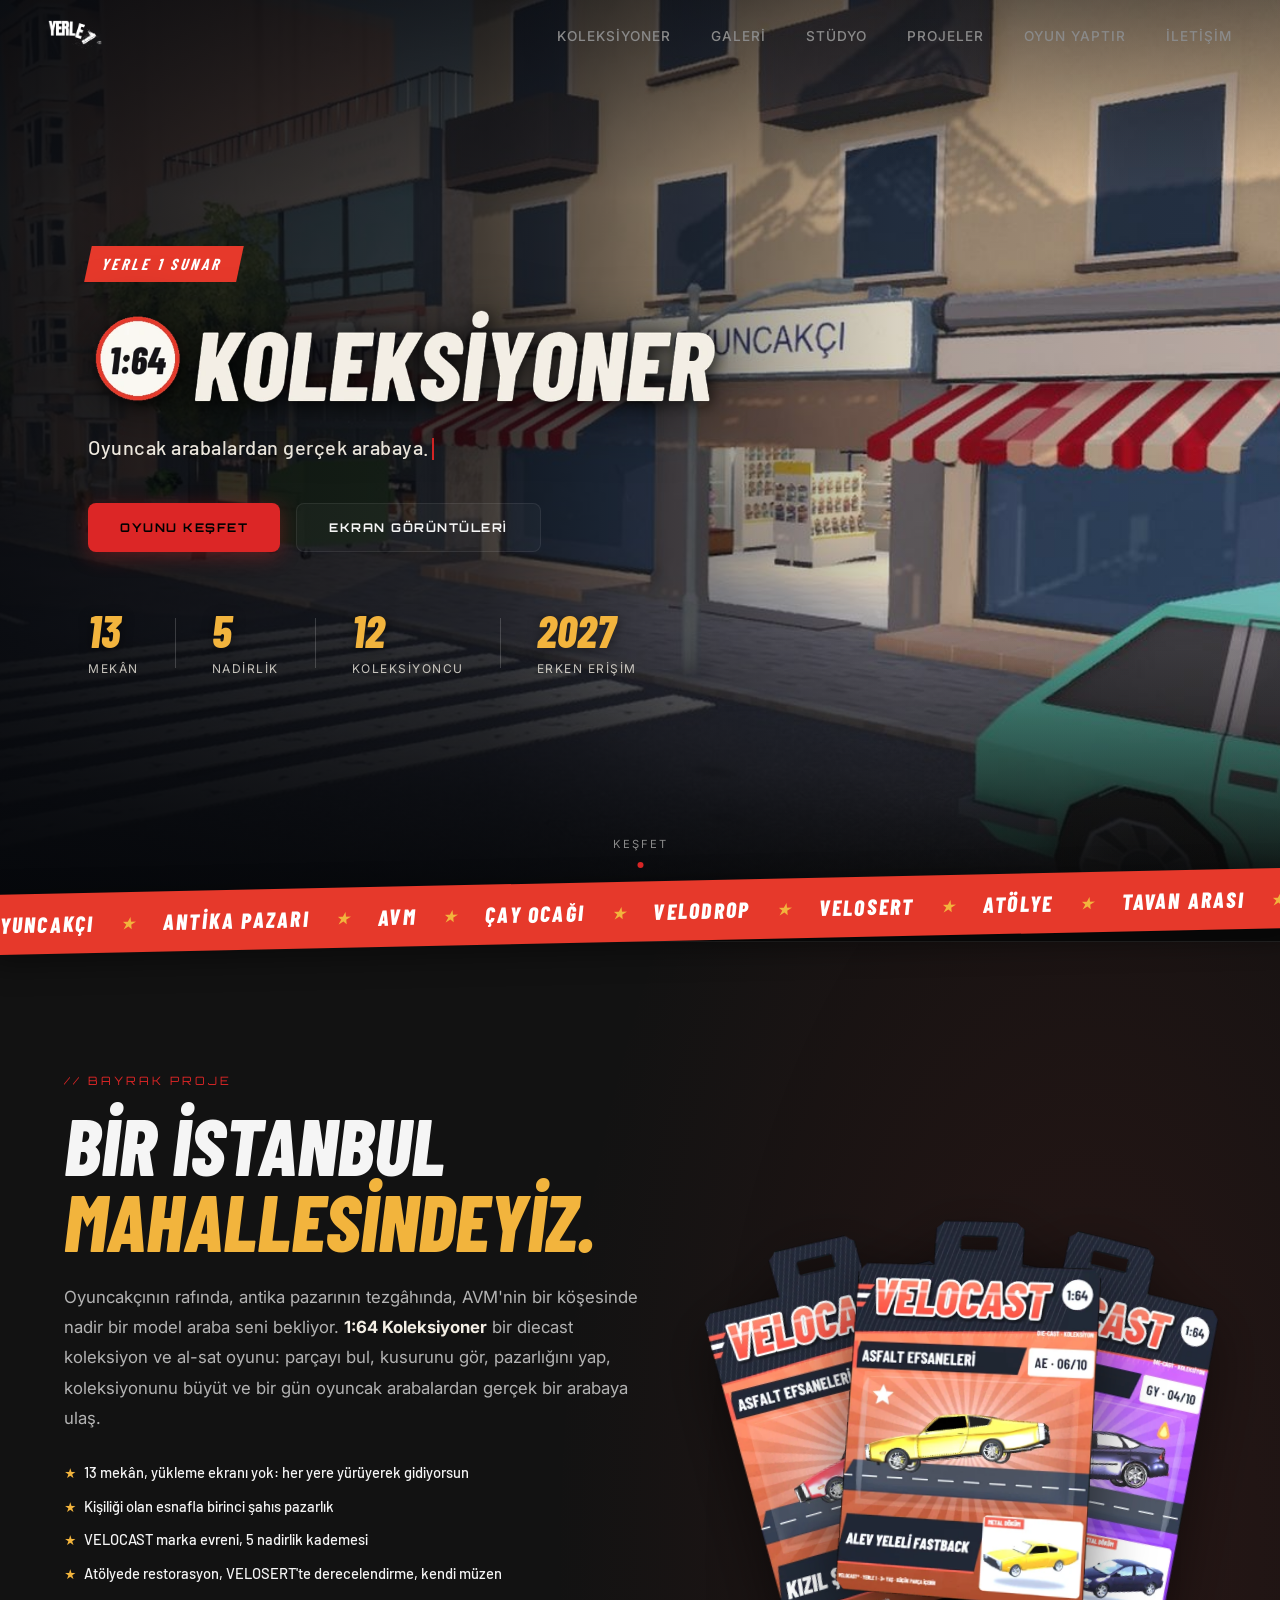
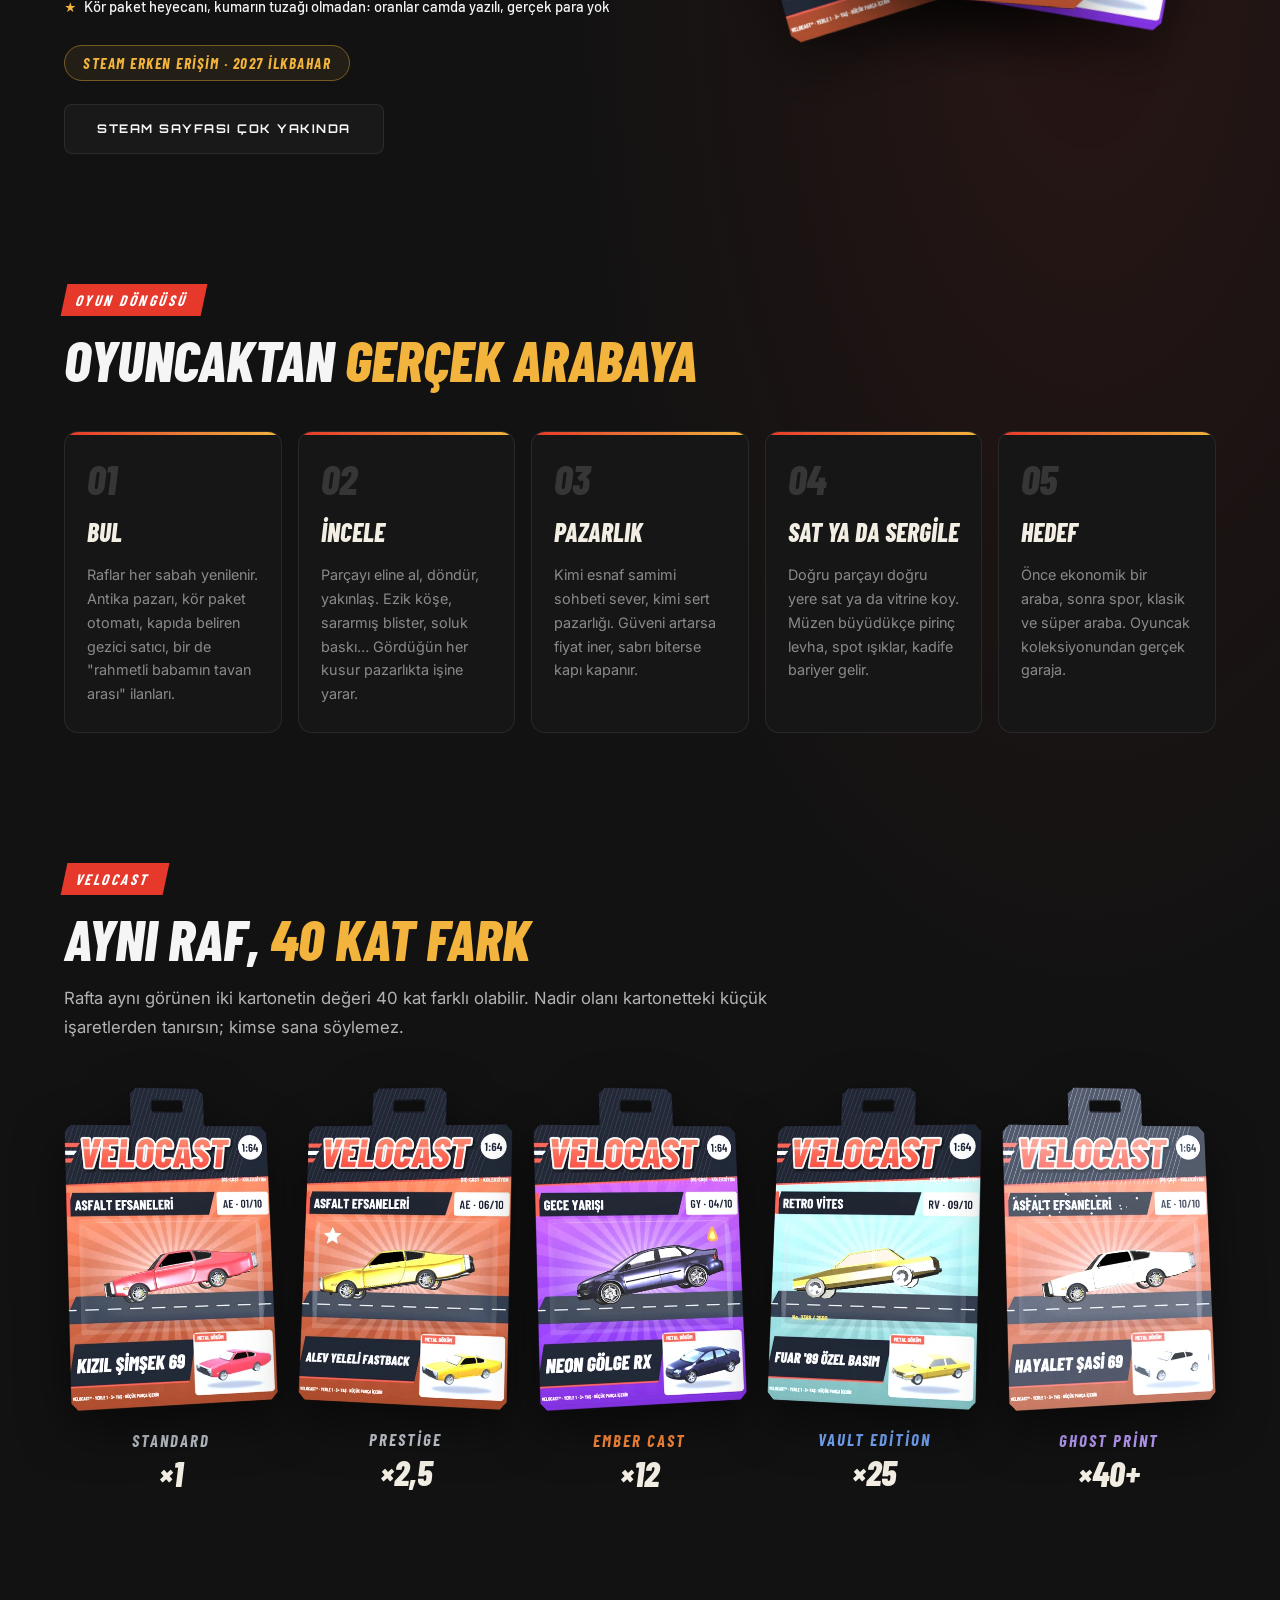
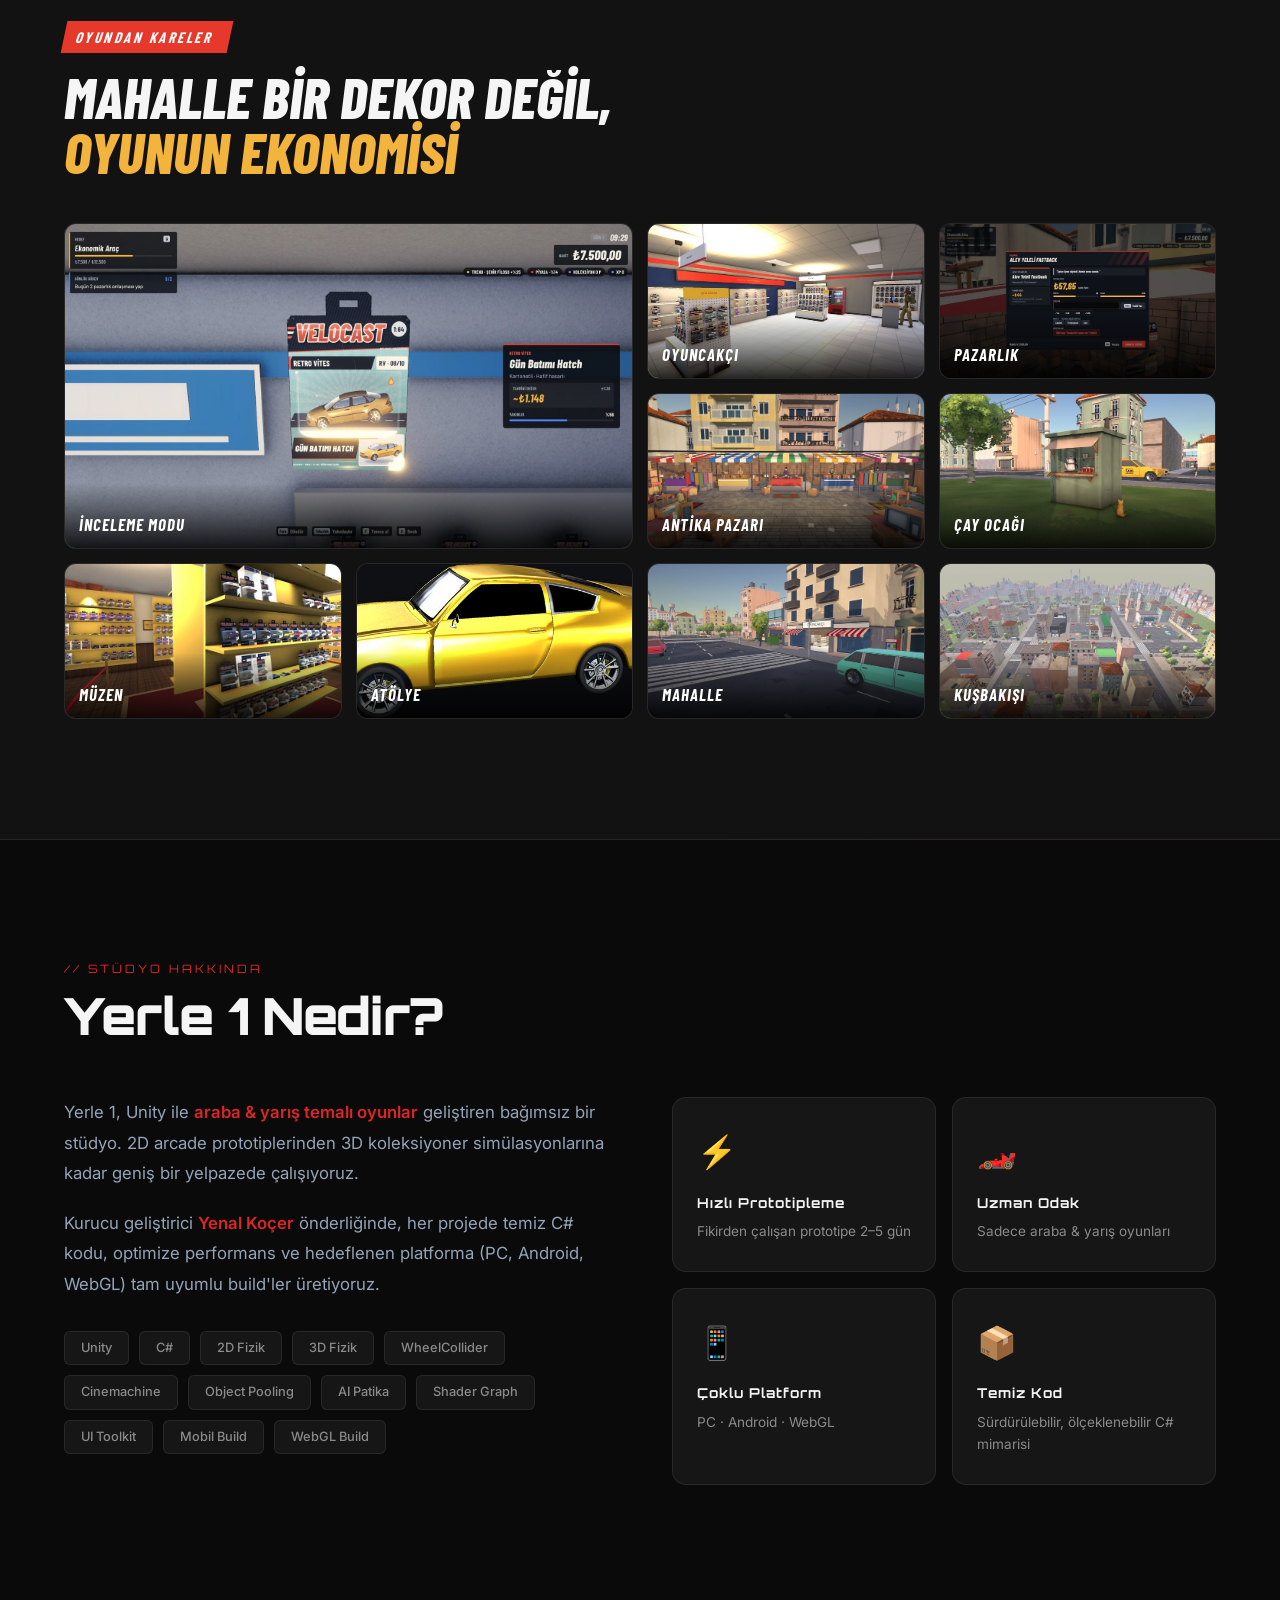
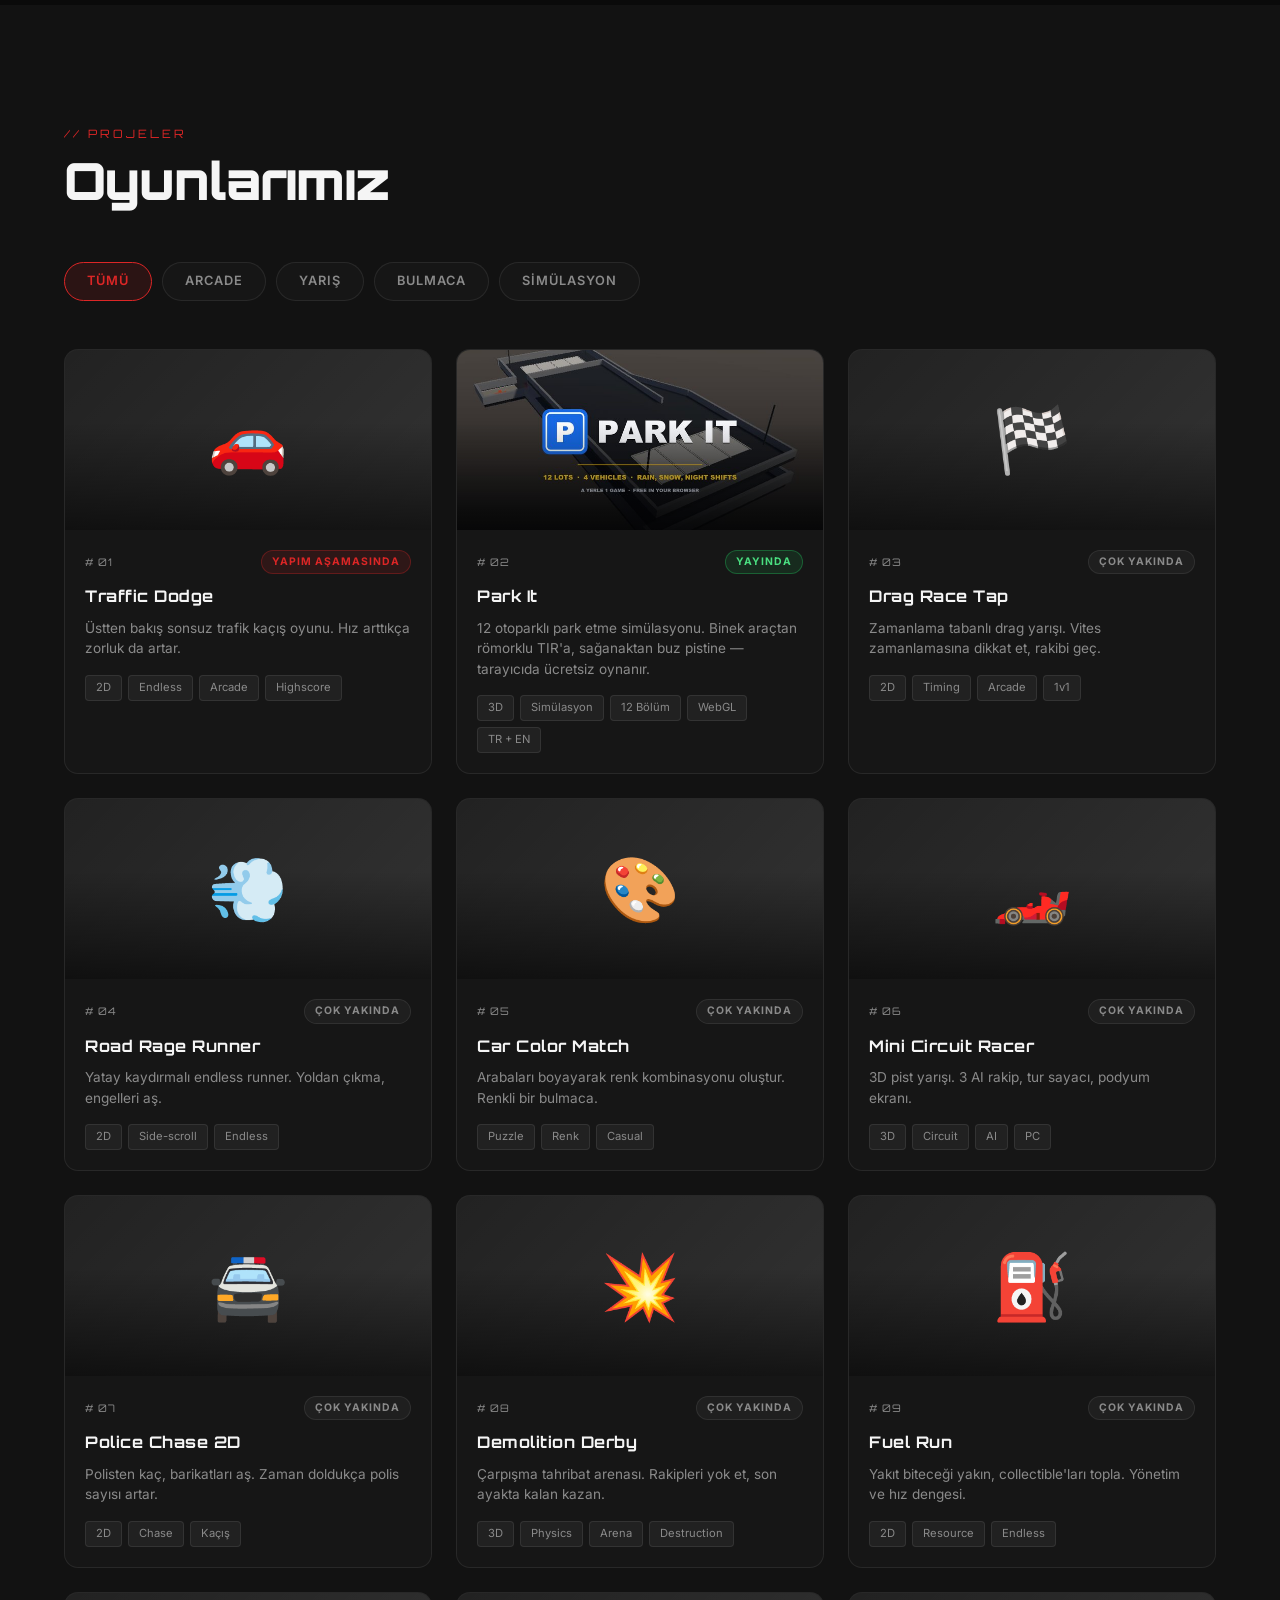
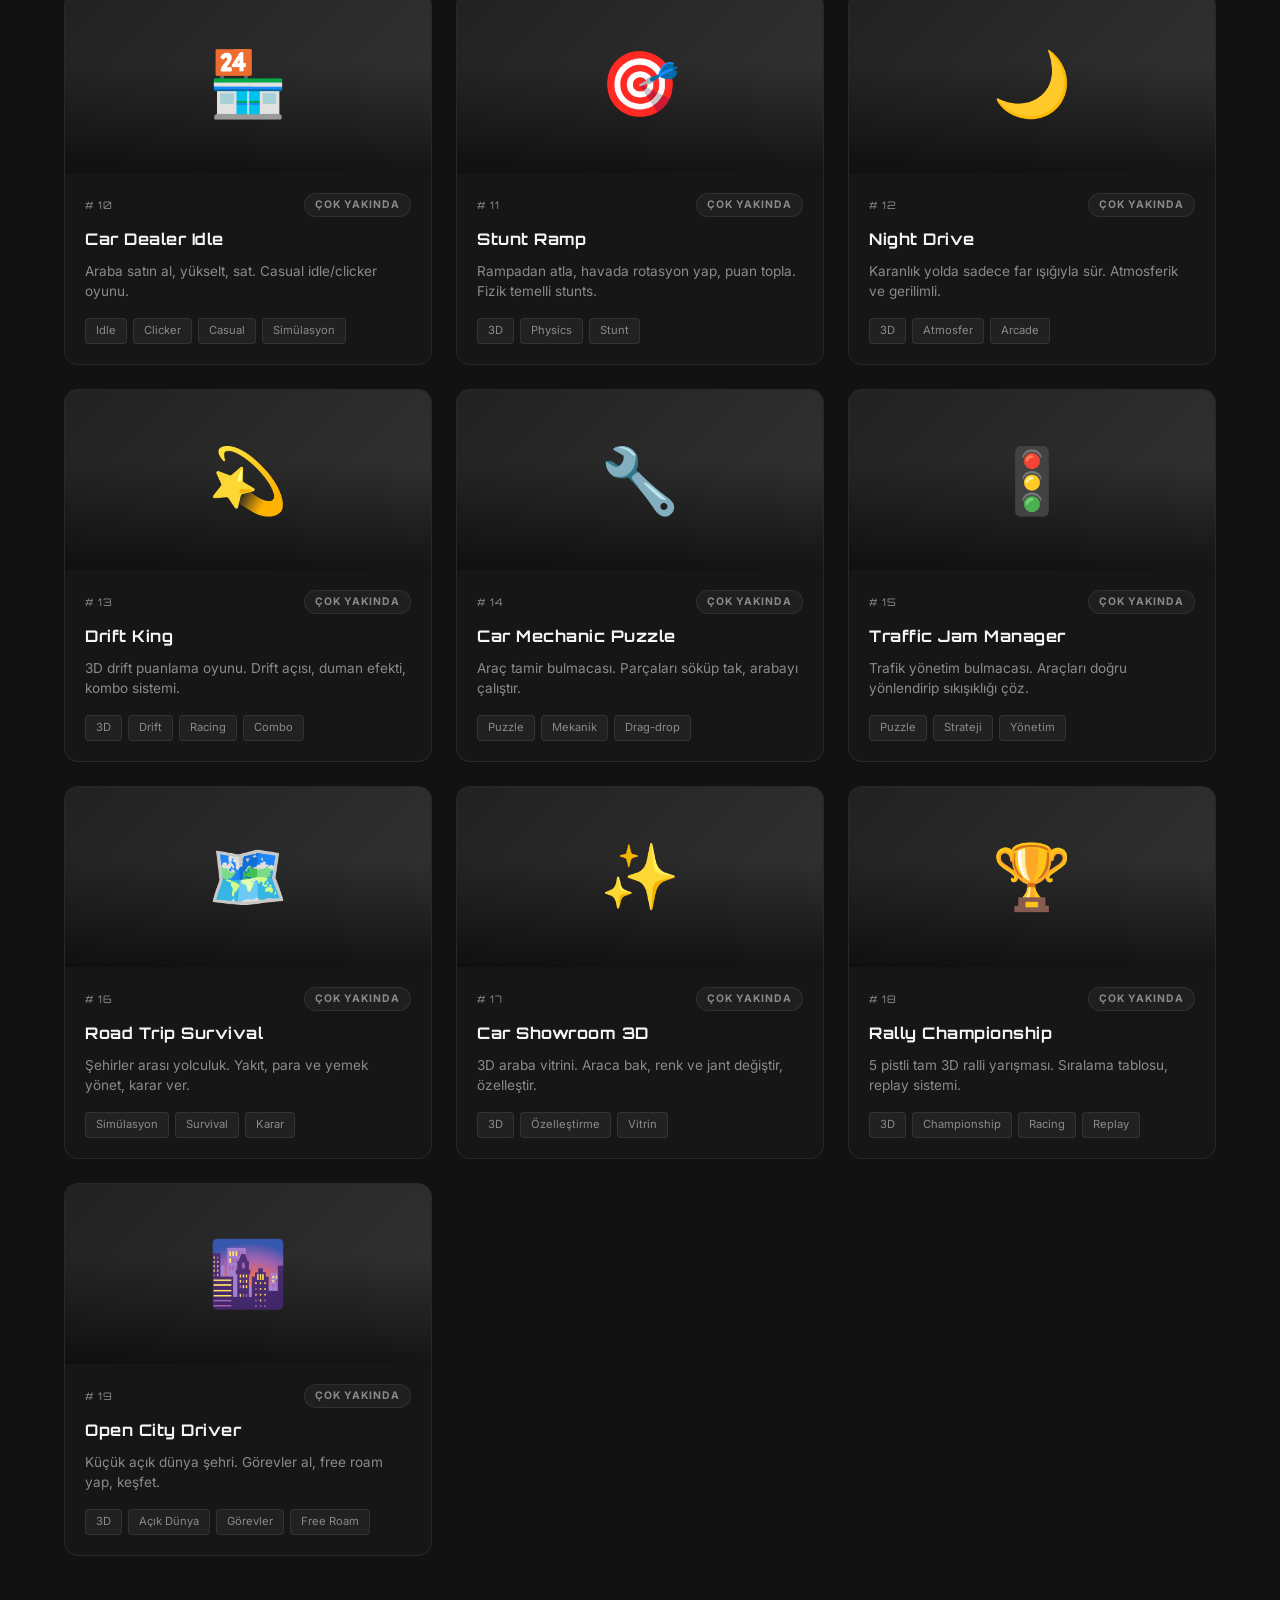
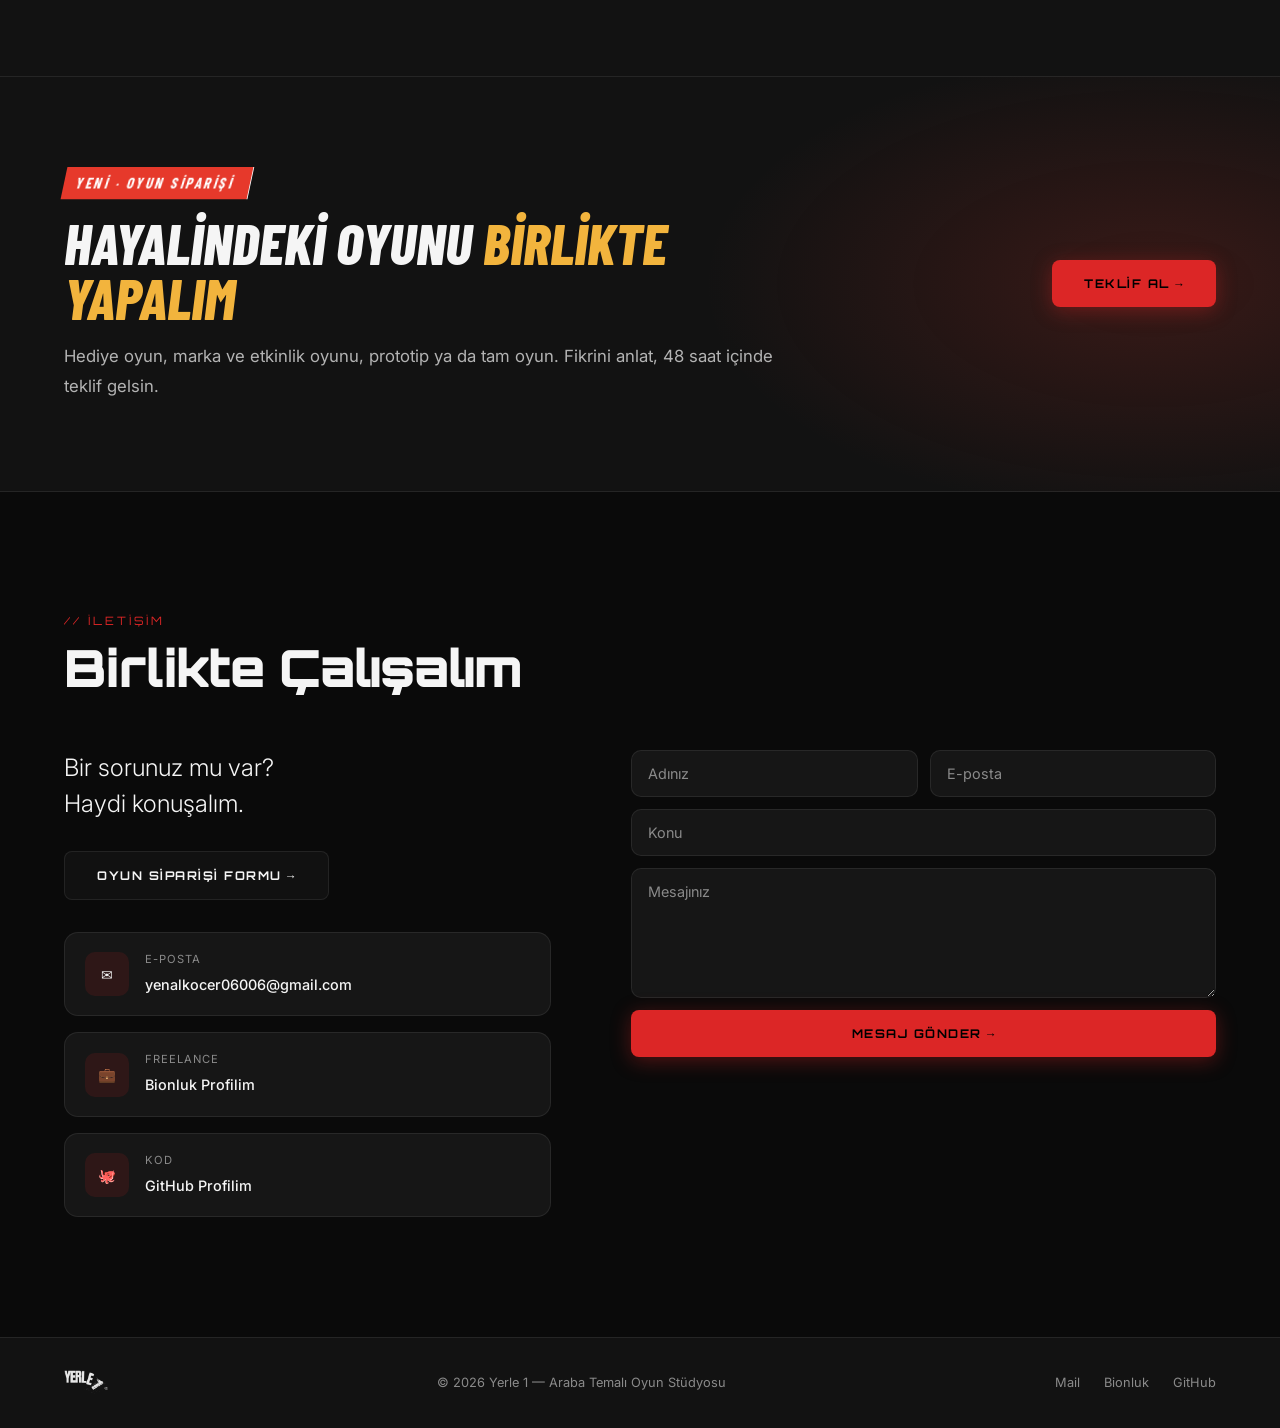
==== commit be6e184a: "Oyun siparişi sayfası (siparis.html): paketler, Instagram serisi, teklif formu; iletişim formu artık" ====
--- a/index.html
+++ b/index.html
@@ -23,6 +23,7 @@
       <li><a href="#galeri" class="nav__link">Galeri</a></li>
       <li><a href="#about" class="nav__link">Stüdyo</a></li>
       <li><a href="#games" class="nav__link">Projeler</a></li>
+      <li><a href="siparis.html" class="nav__link">Oyun Yaptır</a></li>
       <li><a href="#contact" class="nav__link">İletişim</a></li>
     </ul>
     <button class="nav__burger" id="burger" aria-label="Menü">
@@ -232,6 +233,18 @@
     </div>
   </section>
 
+  <!-- OYUN SİPARİŞİ TANITIMI -->
+  <section class="order-band" id="siparis">
+    <div class="container order-band__inner reveal">
+      <div>
+        <span class="kol-strip">Yeni · Oyun siparişi</span>
+        <h2 class="kol-h">Hayalindeki oyunu <em>birlikte yapalım</em></h2>
+        <p class="kol-lead">Hediye oyun, marka ve etkinlik oyunu, prototip ya da tam oyun. Fikrini anlat, 48 saat içinde teklif gelsin.</p>
+      </div>
+      <a href="siparis.html" class="btn btn--primary">Teklif Al →</a>
+    </div>
+  </section>
+
   <!-- CONTACT -->
   <section class="contact" id="contact">
     <div class="container">
@@ -241,7 +254,8 @@
       </div>
       <div class="contact__grid">
         <div class="contact__info reveal">
-          <p class="contact__lead">Araba oyunu projeniz mi var?<br>Haydi konuşalım.</p>
+          <p class="contact__lead">Bir sorunuz mu var?<br>Haydi konuşalım.</p>
+          <a href="siparis.html" class="btn btn--ghost contact__order">Oyun siparişi formu →</a>
           <div class="contact__links">
             <a href="mailto:yenalkocer06006@gmail.com" class="clink">
               <span class="clink__icon">✉</span>
@@ -268,13 +282,13 @@
         </div>
         <form class="contact__form reveal" id="contactForm">
           <div class="form-row">
-            <input type="text" placeholder="Adınız" class="form-input" required>
-            <input type="email" placeholder="E-posta" class="form-input" required>
-          </div>
-          <input type="text" placeholder="Konu (örn: Araba Oyunu Siparişi)" class="form-input">
-          <textarea placeholder="Projenizi anlatın — bütçe, süre, platform..." class="form-input form-ta" required></textarea>
+            <input type="text" name="ad" placeholder="Adınız" class="form-input" required>
+            <input type="email" name="eposta" placeholder="E-posta" class="form-input" required>
+          </div>
+          <input type="text" name="konu" placeholder="Konu" class="form-input">
+          <textarea name="mesaj" placeholder="Mesajınız" class="form-input form-ta" required></textarea>
           <button type="submit" class="btn btn--primary btn--wide">Mesaj Gönder →</button>
-          <p class="form-success" id="formSuccess">Mesajınız alındı, en kısa sürede döneceğim!</p>
+          <p class="form-success" id="formSuccess">E-posta uygulamanız açıldı; göndermek için Gönder'e basın. Açılmadıysa yenalkocer06006@gmail.com adresine yazın.</p>
         </form>
       </div>
     </div>
--- a/style.css
+++ b/style.css
@@ -1067,3 +1067,13 @@
 @media (prefers-reduced-motion: reduce) {
   .hero__bg img, .kol-ticker__track, .kol-fan__card--c { animation: none; }
 }
+
+/* Oyun siparişi tanıtım bandı (siparis.html'e götürür) */
+.order-band {
+  padding: 90px 0; background:
+    radial-gradient(ellipse 50% 80% at 90% 50%, rgba(230,57,43,0.18), transparent 70%), var(--bg-2);
+  border-top: 1px solid var(--border); border-bottom: 1px solid var(--border);
+}
+.order-band__inner { display: flex; align-items: center; justify-content: space-between; gap: 32px; flex-wrap: wrap; }
+.order-band__inner > div { max-width: 720px; }
+.contact__order { margin: -16px 0 32px; }
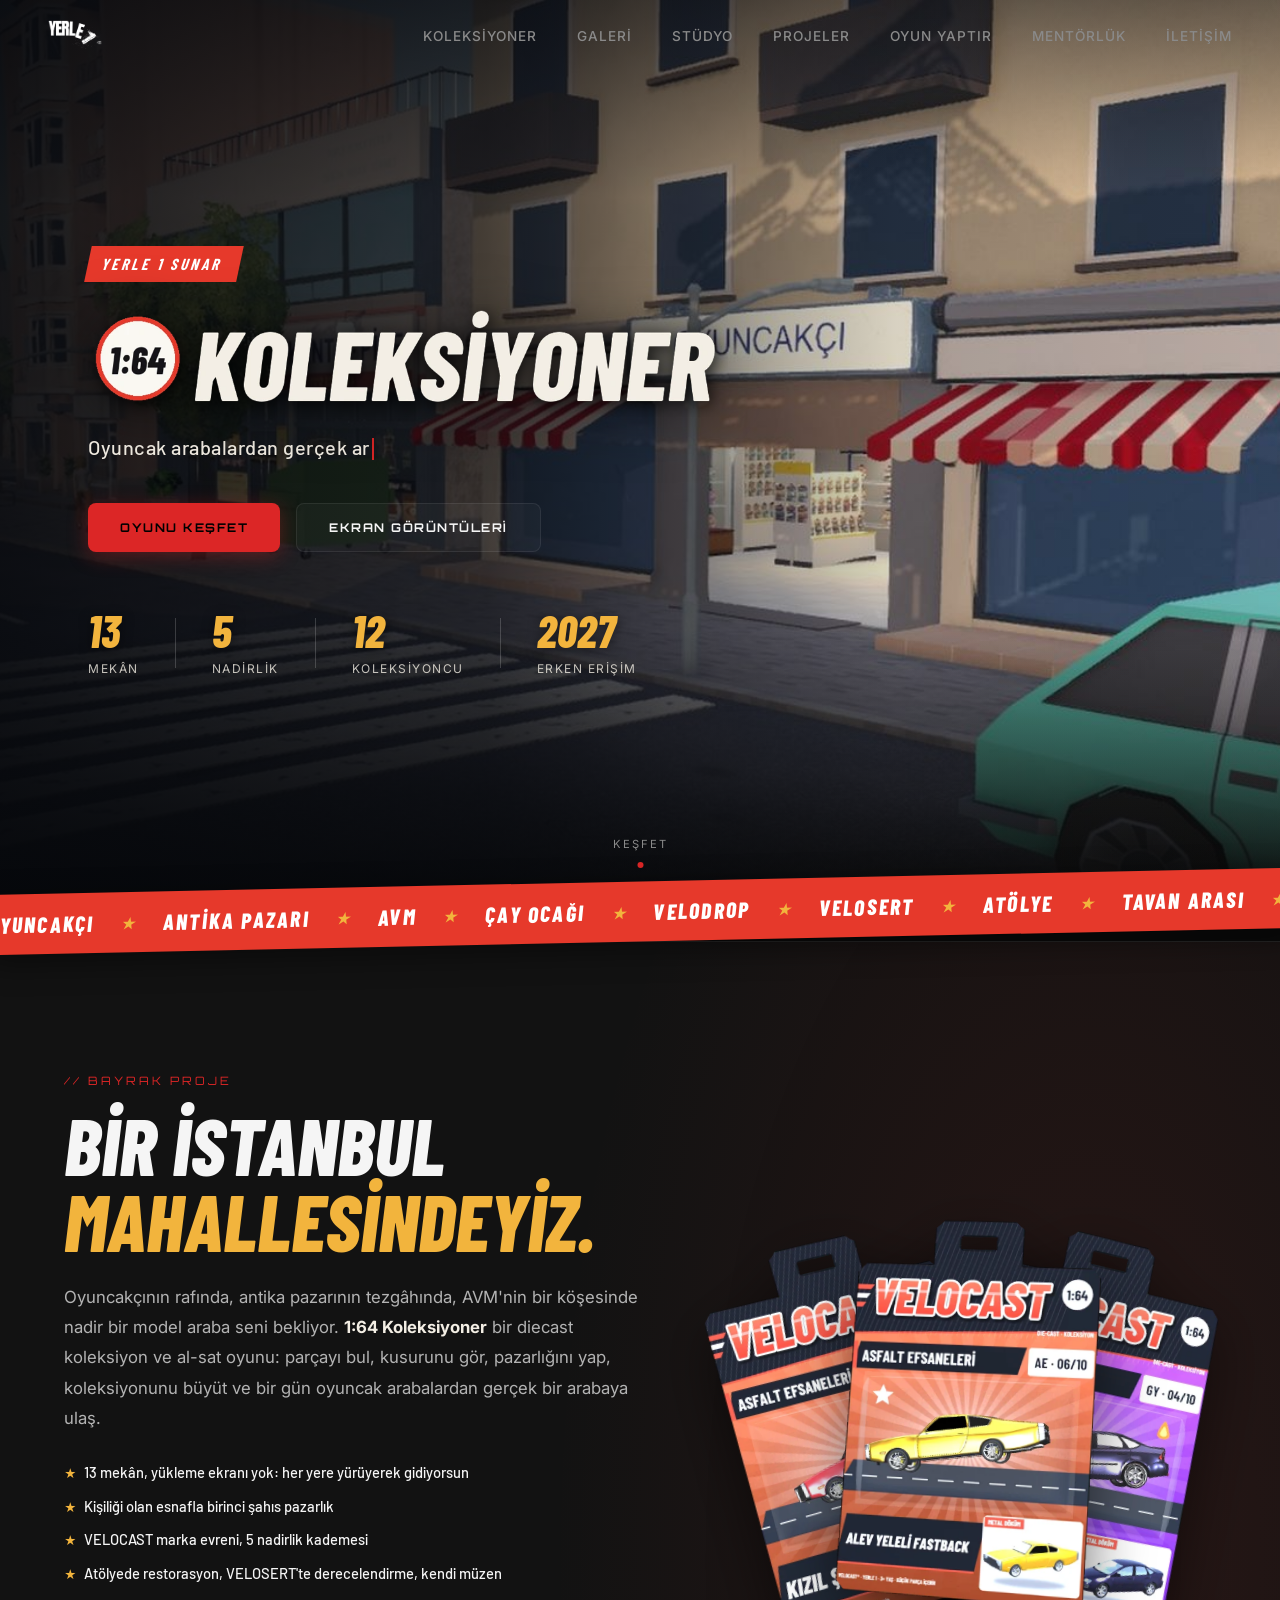
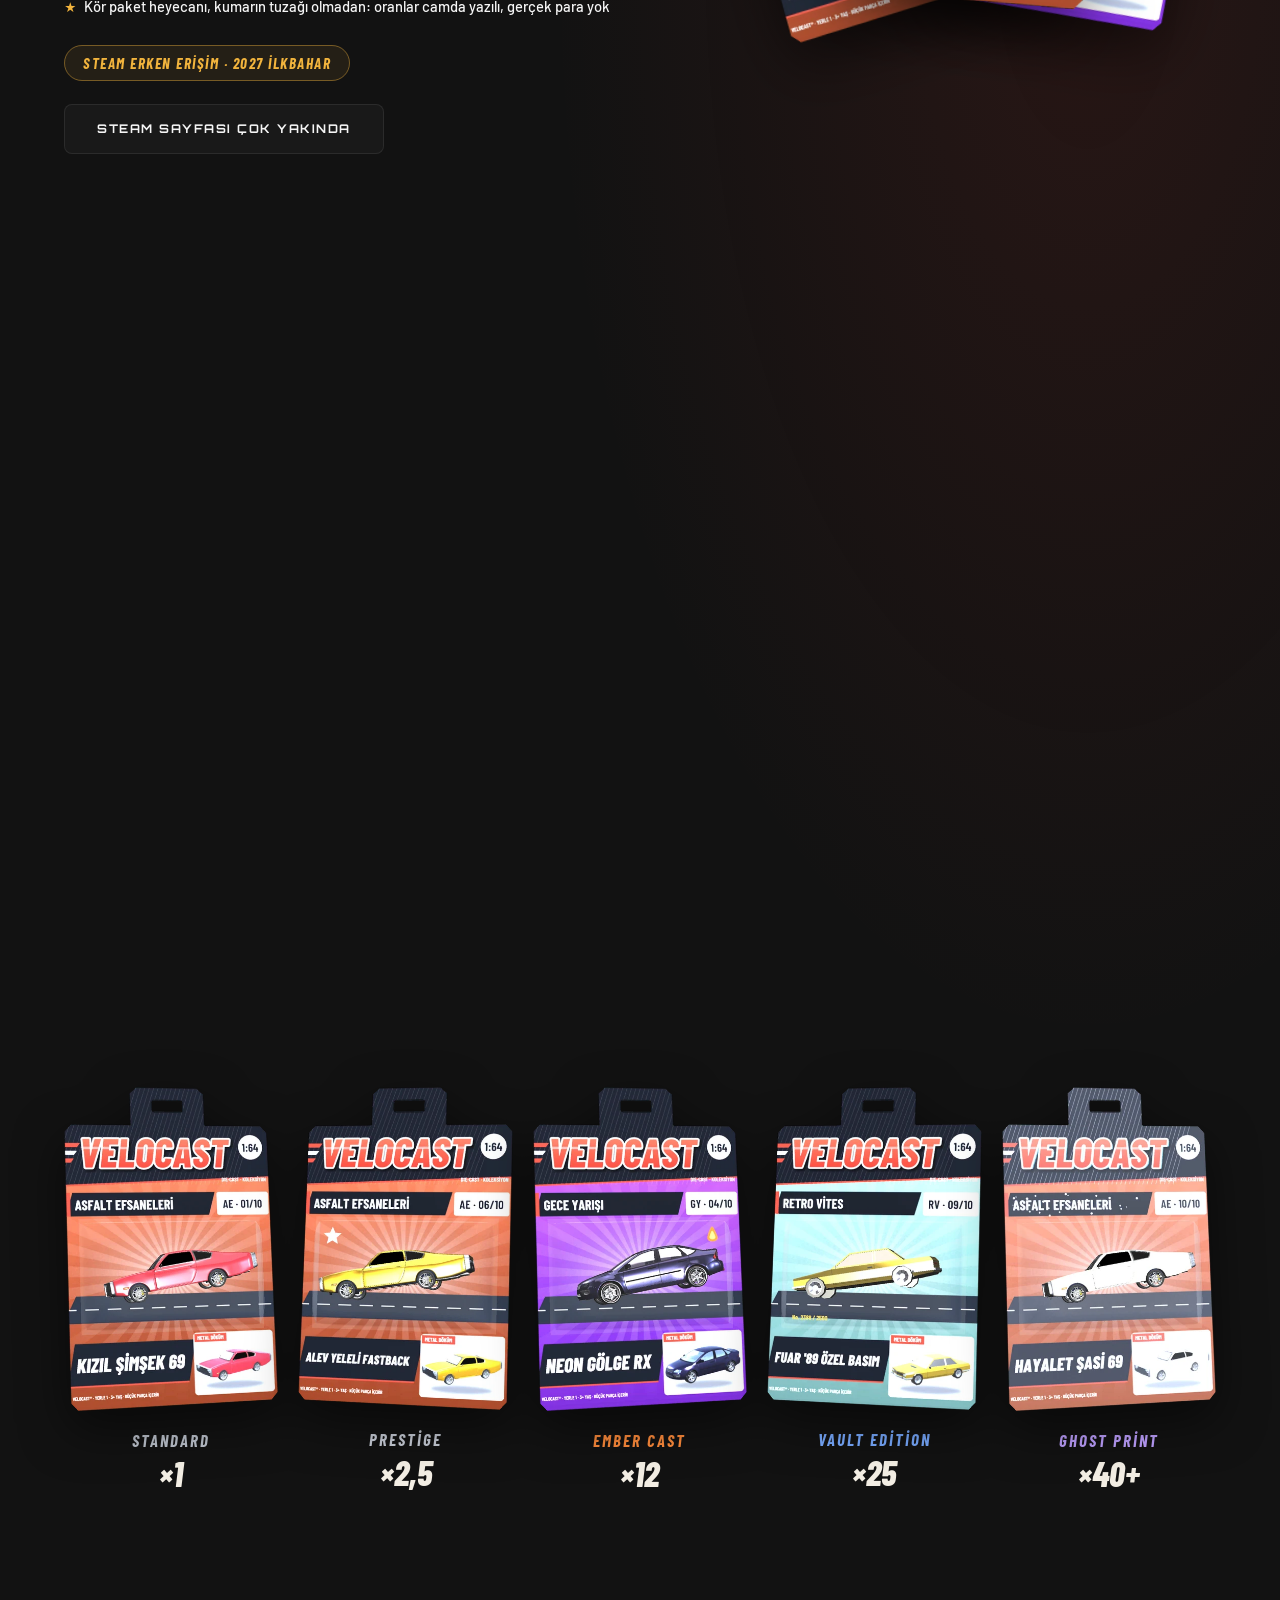
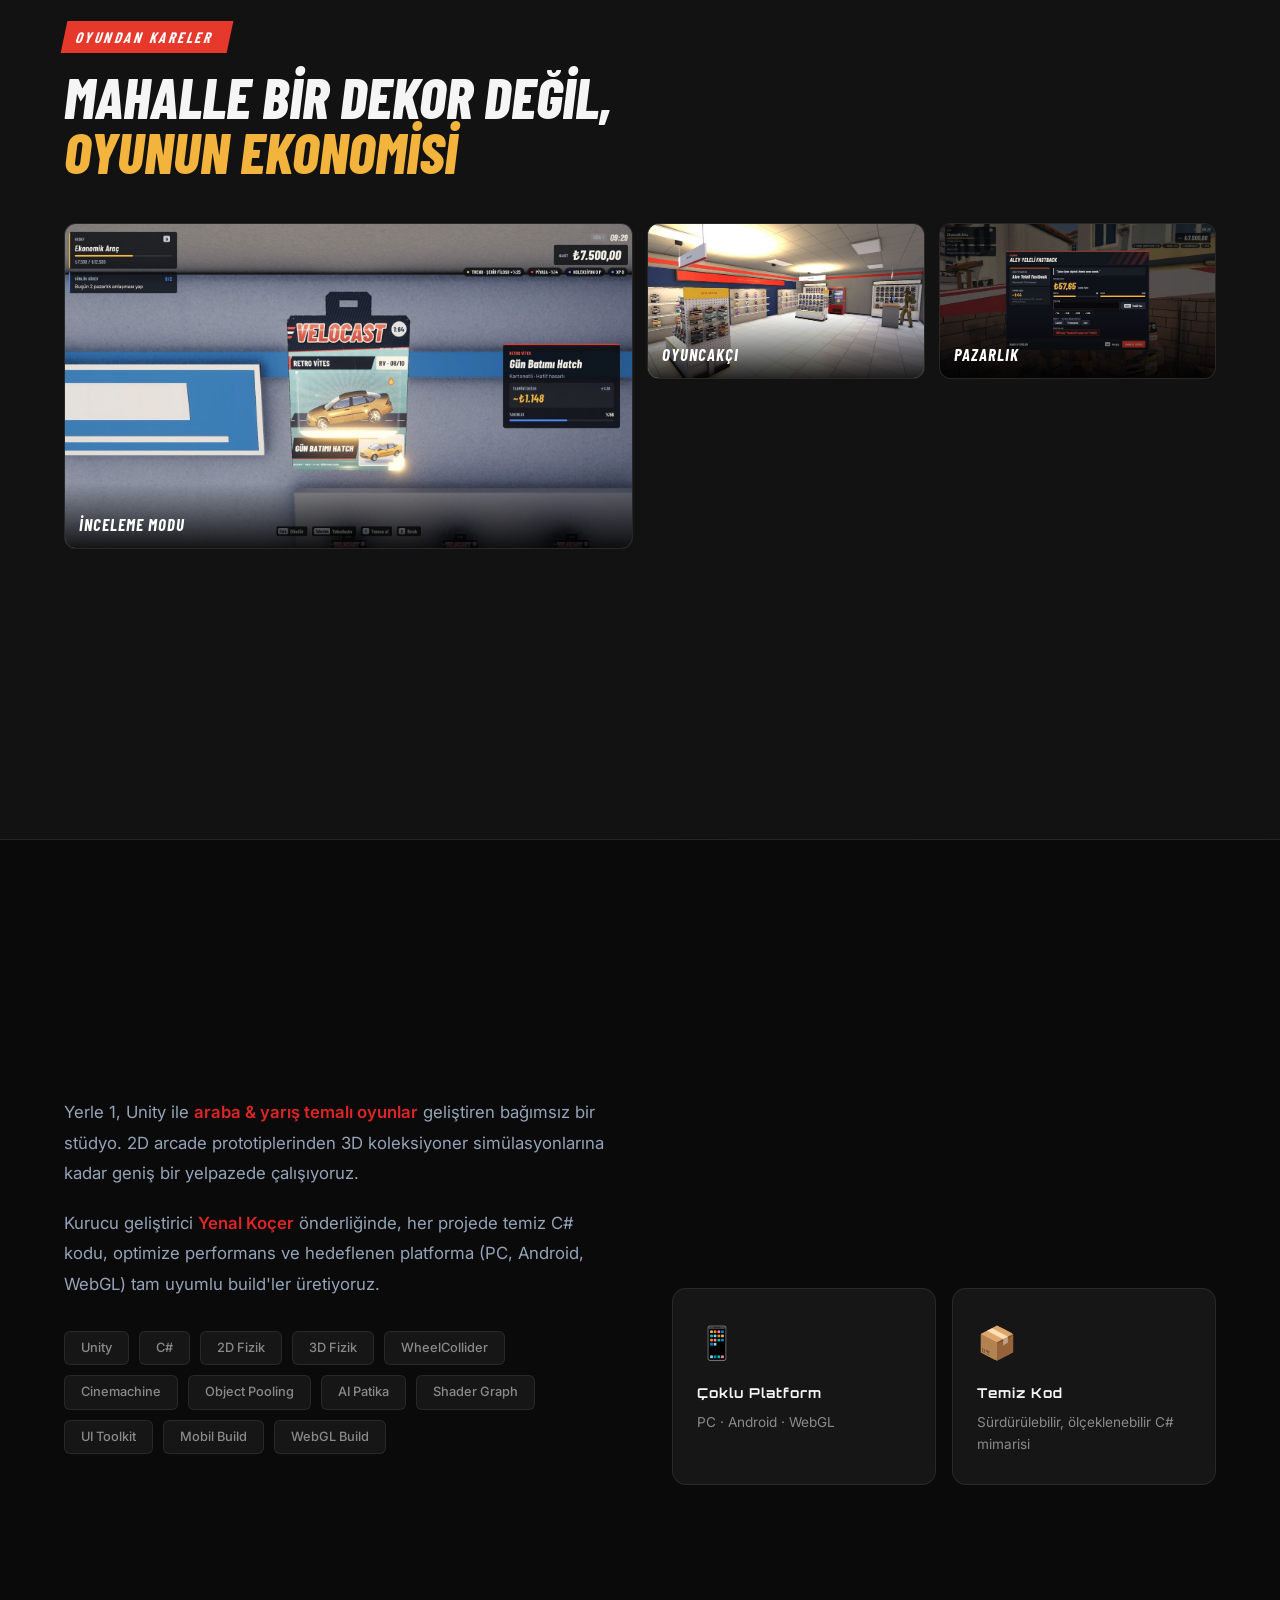
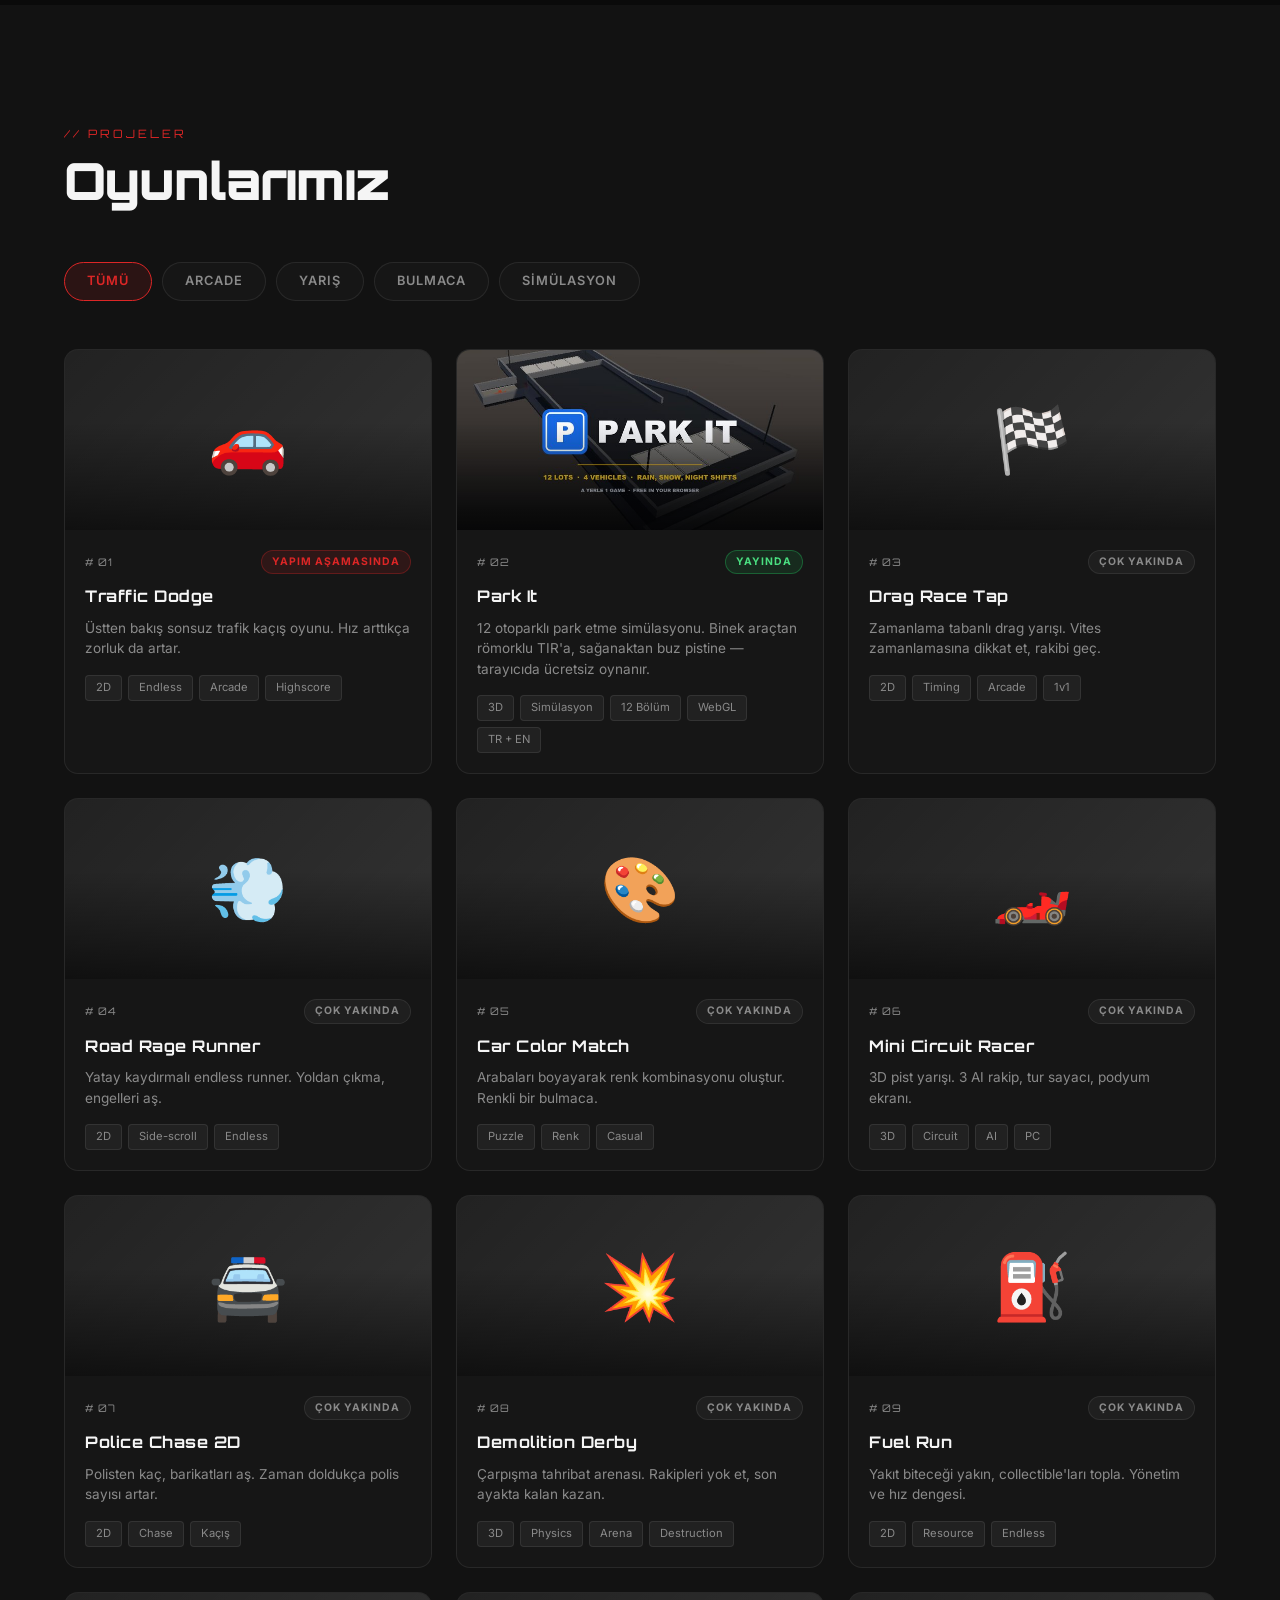
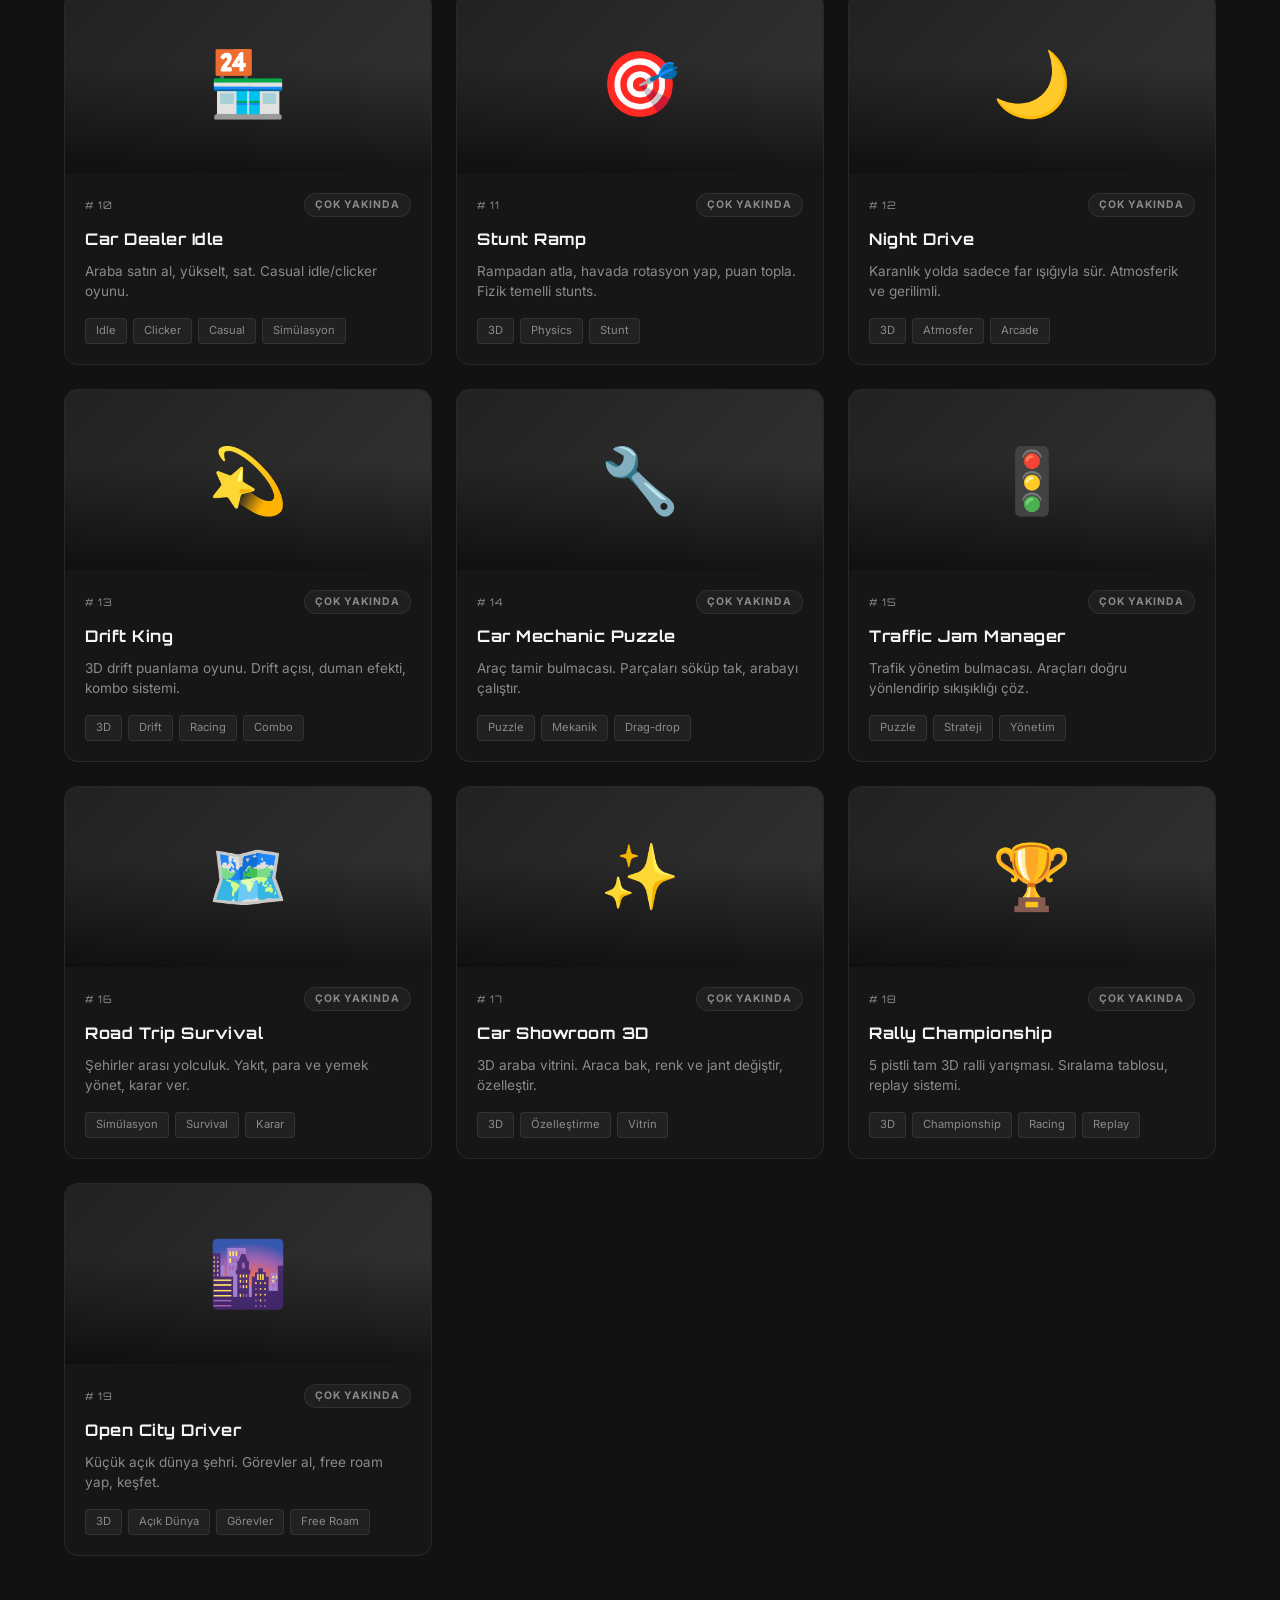
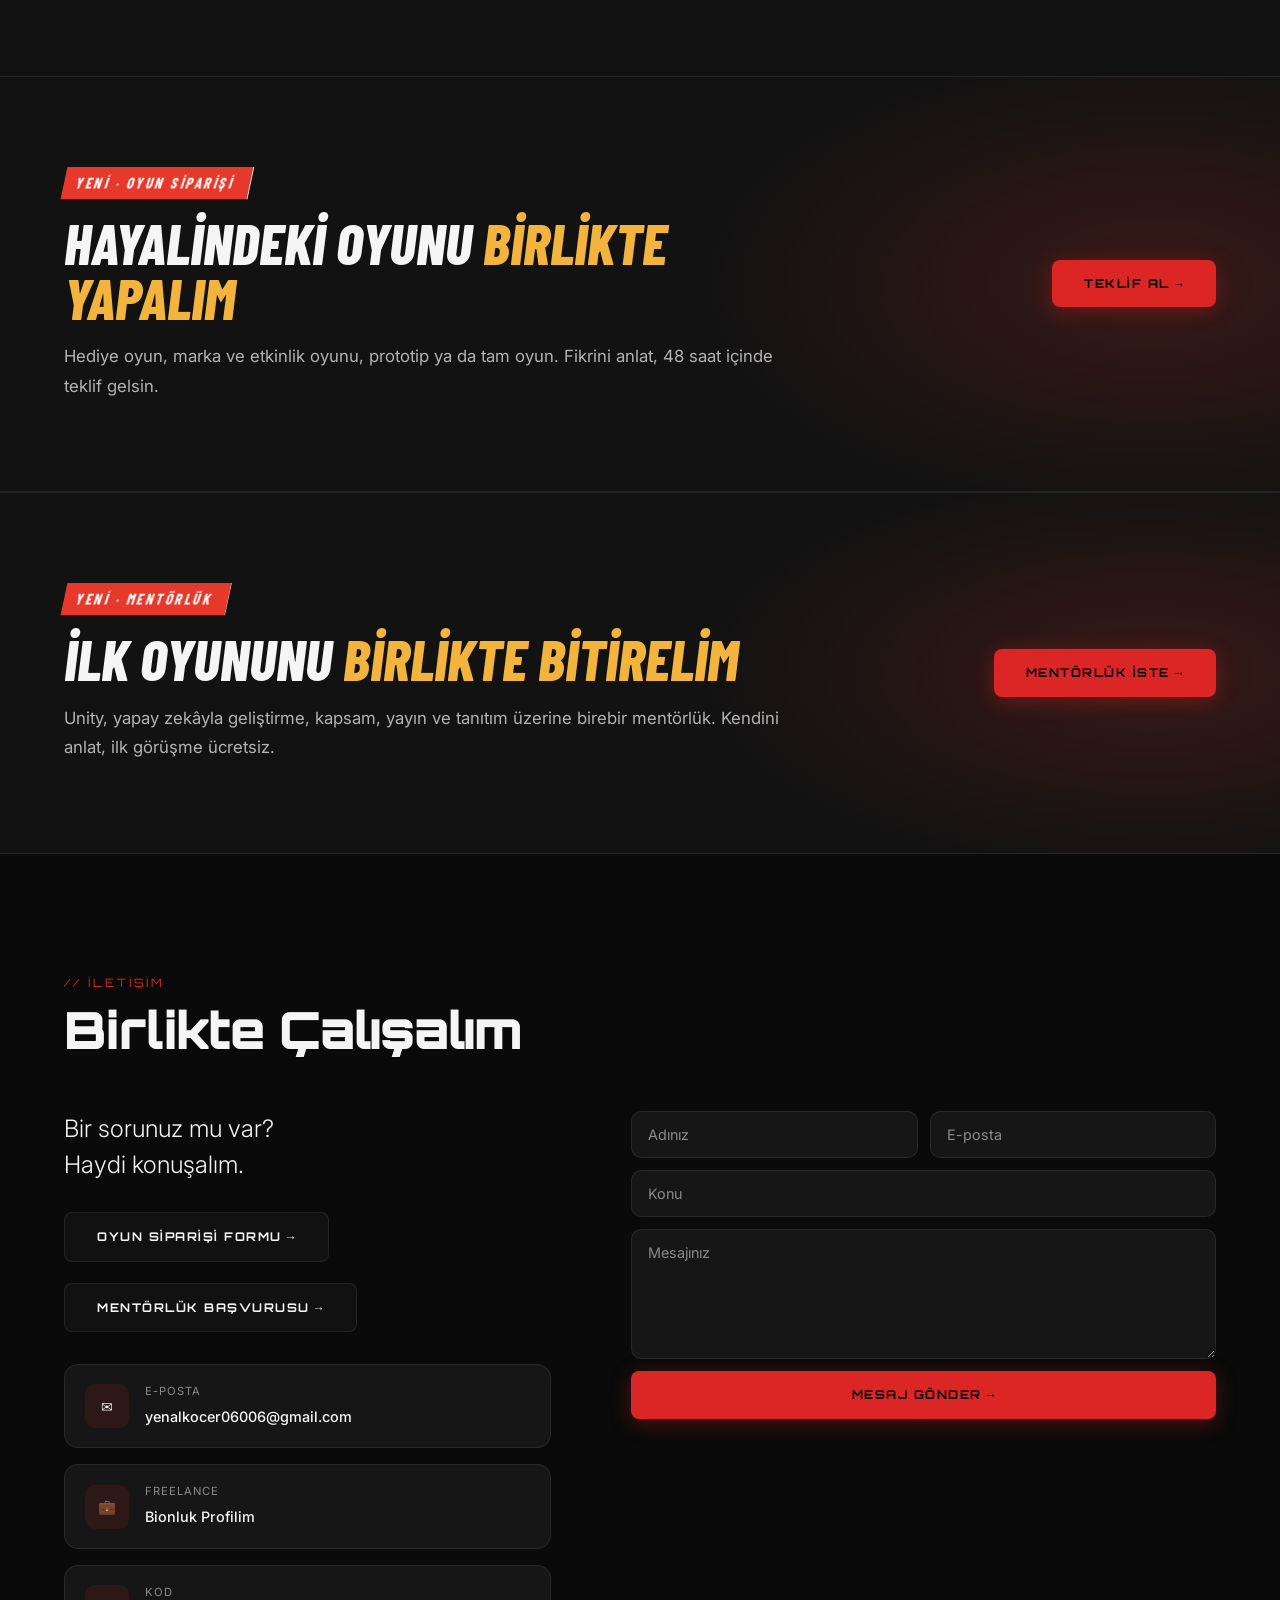
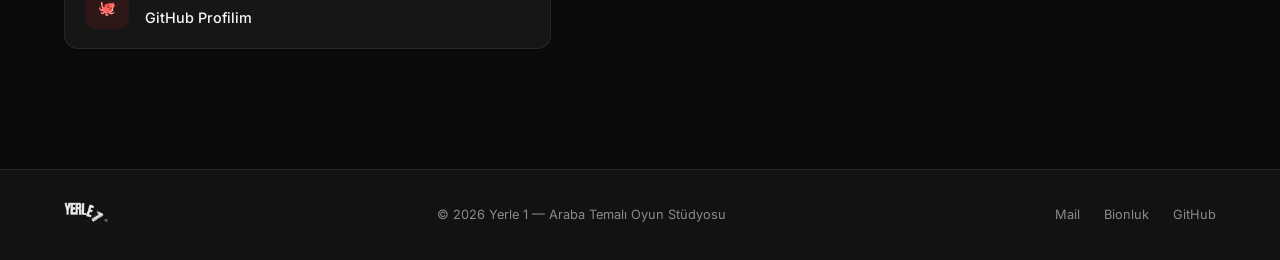
==== commit 15631b9a: "Mentörlük sayfası (mentorluk.html): konular, süreç, SSS, e-postayla başvuru formu; ana sayfaya menü," ====
--- a/index.html
+++ b/index.html
@@ -24,6 +24,7 @@
       <li><a href="#about" class="nav__link">Stüdyo</a></li>
       <li><a href="#games" class="nav__link">Projeler</a></li>
       <li><a href="siparis.html" class="nav__link">Oyun Yaptır</a></li>
+      <li><a href="mentorluk.html" class="nav__link">Mentörlük</a></li>
       <li><a href="#contact" class="nav__link">İletişim</a></li>
     </ul>
     <button class="nav__burger" id="burger" aria-label="Menü">
@@ -245,6 +246,18 @@
     </div>
   </section>
 
+  <!-- MENTÖRLÜK TANITIMI -->
+  <section class="order-band" id="mentorluk">
+    <div class="container order-band__inner reveal">
+      <div>
+        <span class="kol-strip">Yeni · Mentörlük</span>
+        <h2 class="kol-h">İlk oyununu <em>birlikte bitirelim</em></h2>
+        <p class="kol-lead">Unity, yapay zekâyla geliştirme, kapsam, yayın ve tanıtım üzerine birebir mentörlük. Kendini anlat, ilk görüşme ücretsiz.</p>
+      </div>
+      <a href="mentorluk.html" class="btn btn--primary">Mentörlük İste →</a>
+    </div>
+  </section>
+
   <!-- CONTACT -->
   <section class="contact" id="contact">
     <div class="container">
@@ -256,6 +269,7 @@
         <div class="contact__info reveal">
           <p class="contact__lead">Bir sorunuz mu var?<br>Haydi konuşalım.</p>
           <a href="siparis.html" class="btn btn--ghost contact__order">Oyun siparişi formu →</a>
+          <a href="mentorluk.html" class="btn btn--ghost contact__order">Mentörlük başvurusu →</a>
           <div class="contact__links">
             <a href="mailto:yenalkocer06006@gmail.com" class="clink">
               <span class="clink__icon">✉</span>
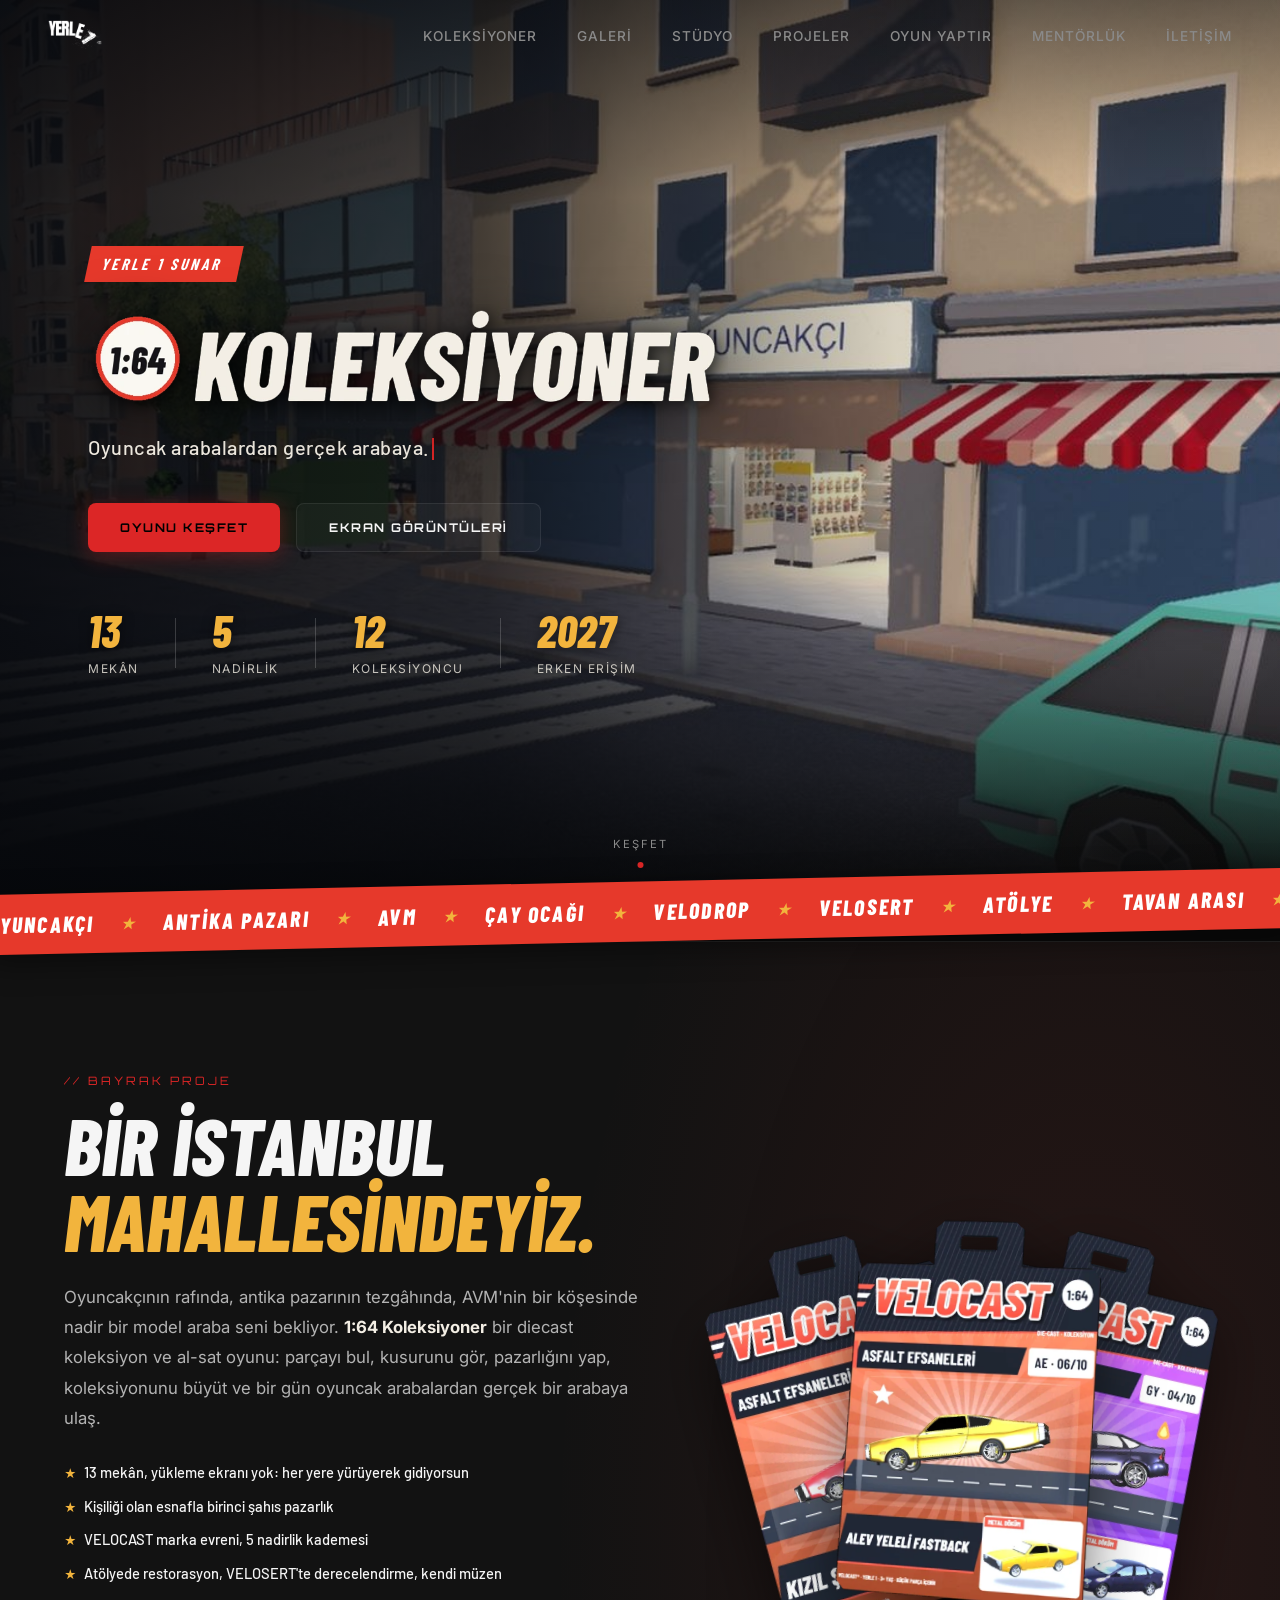
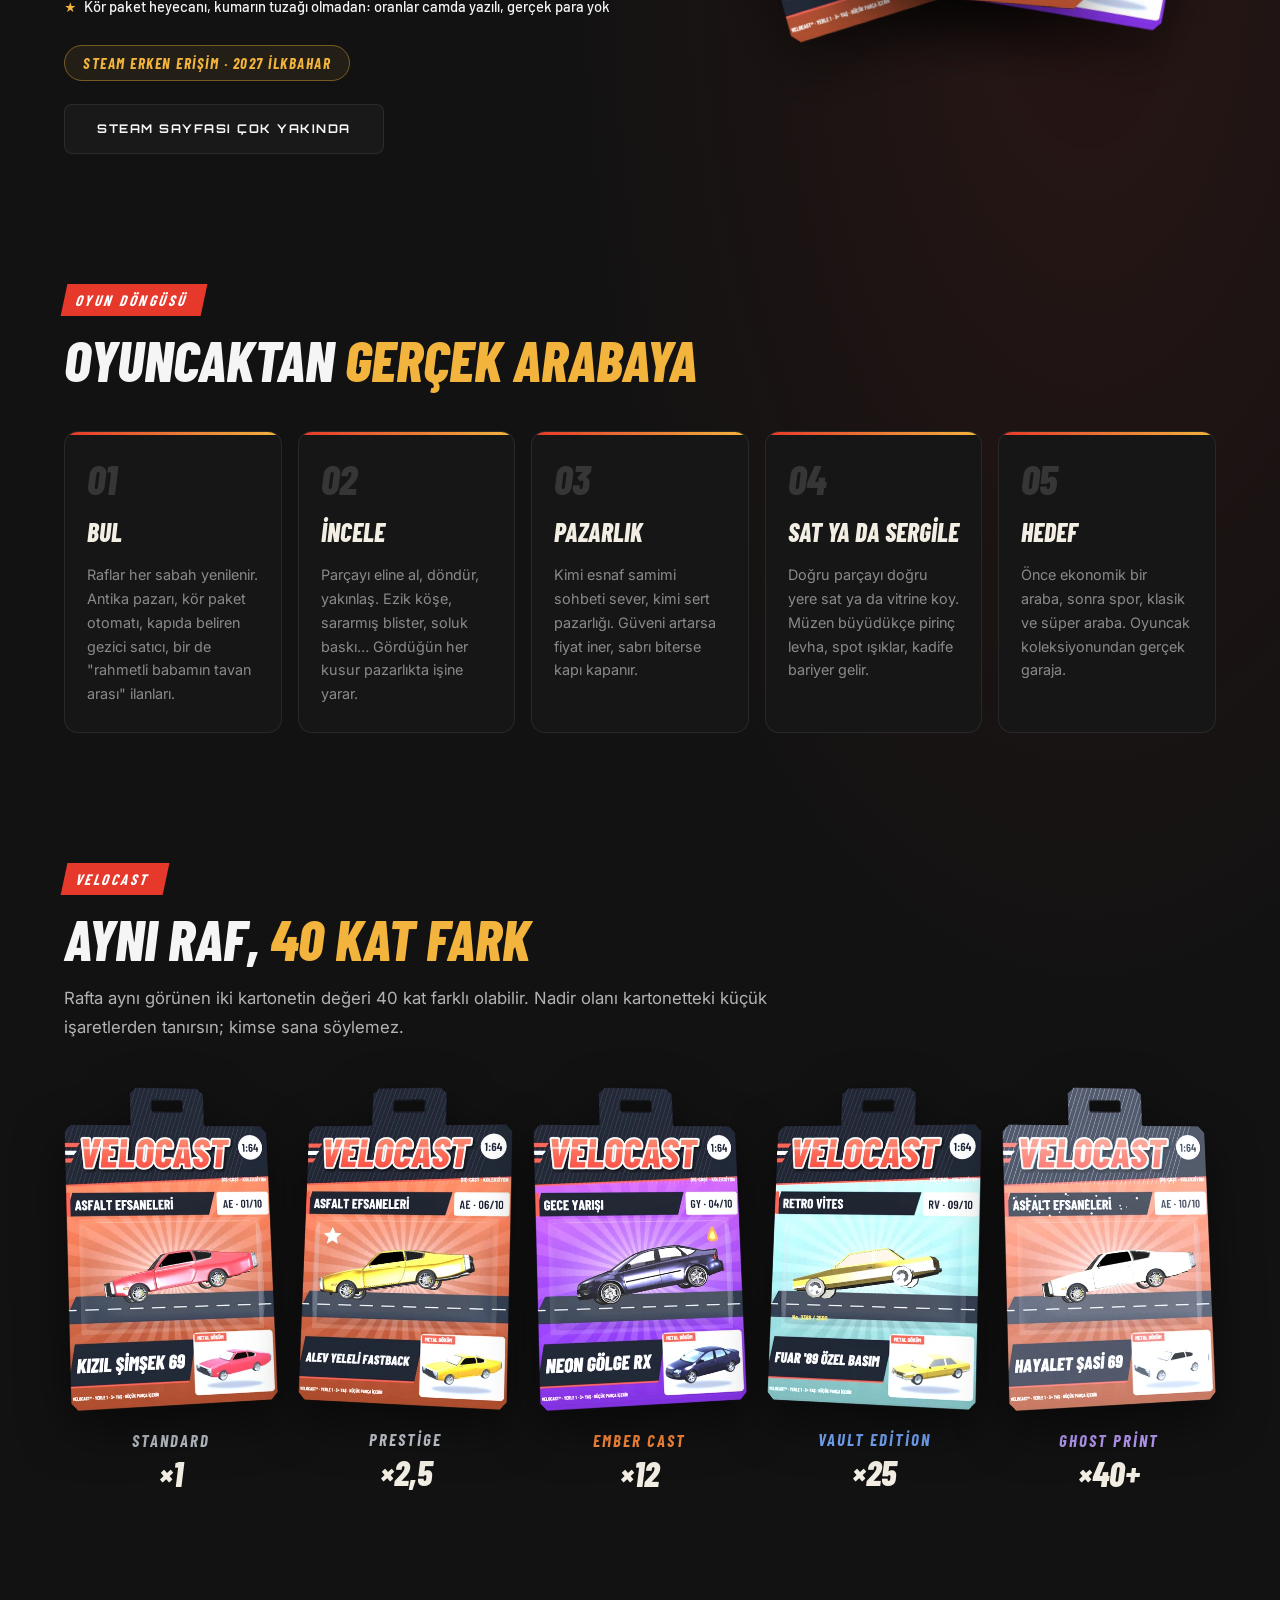
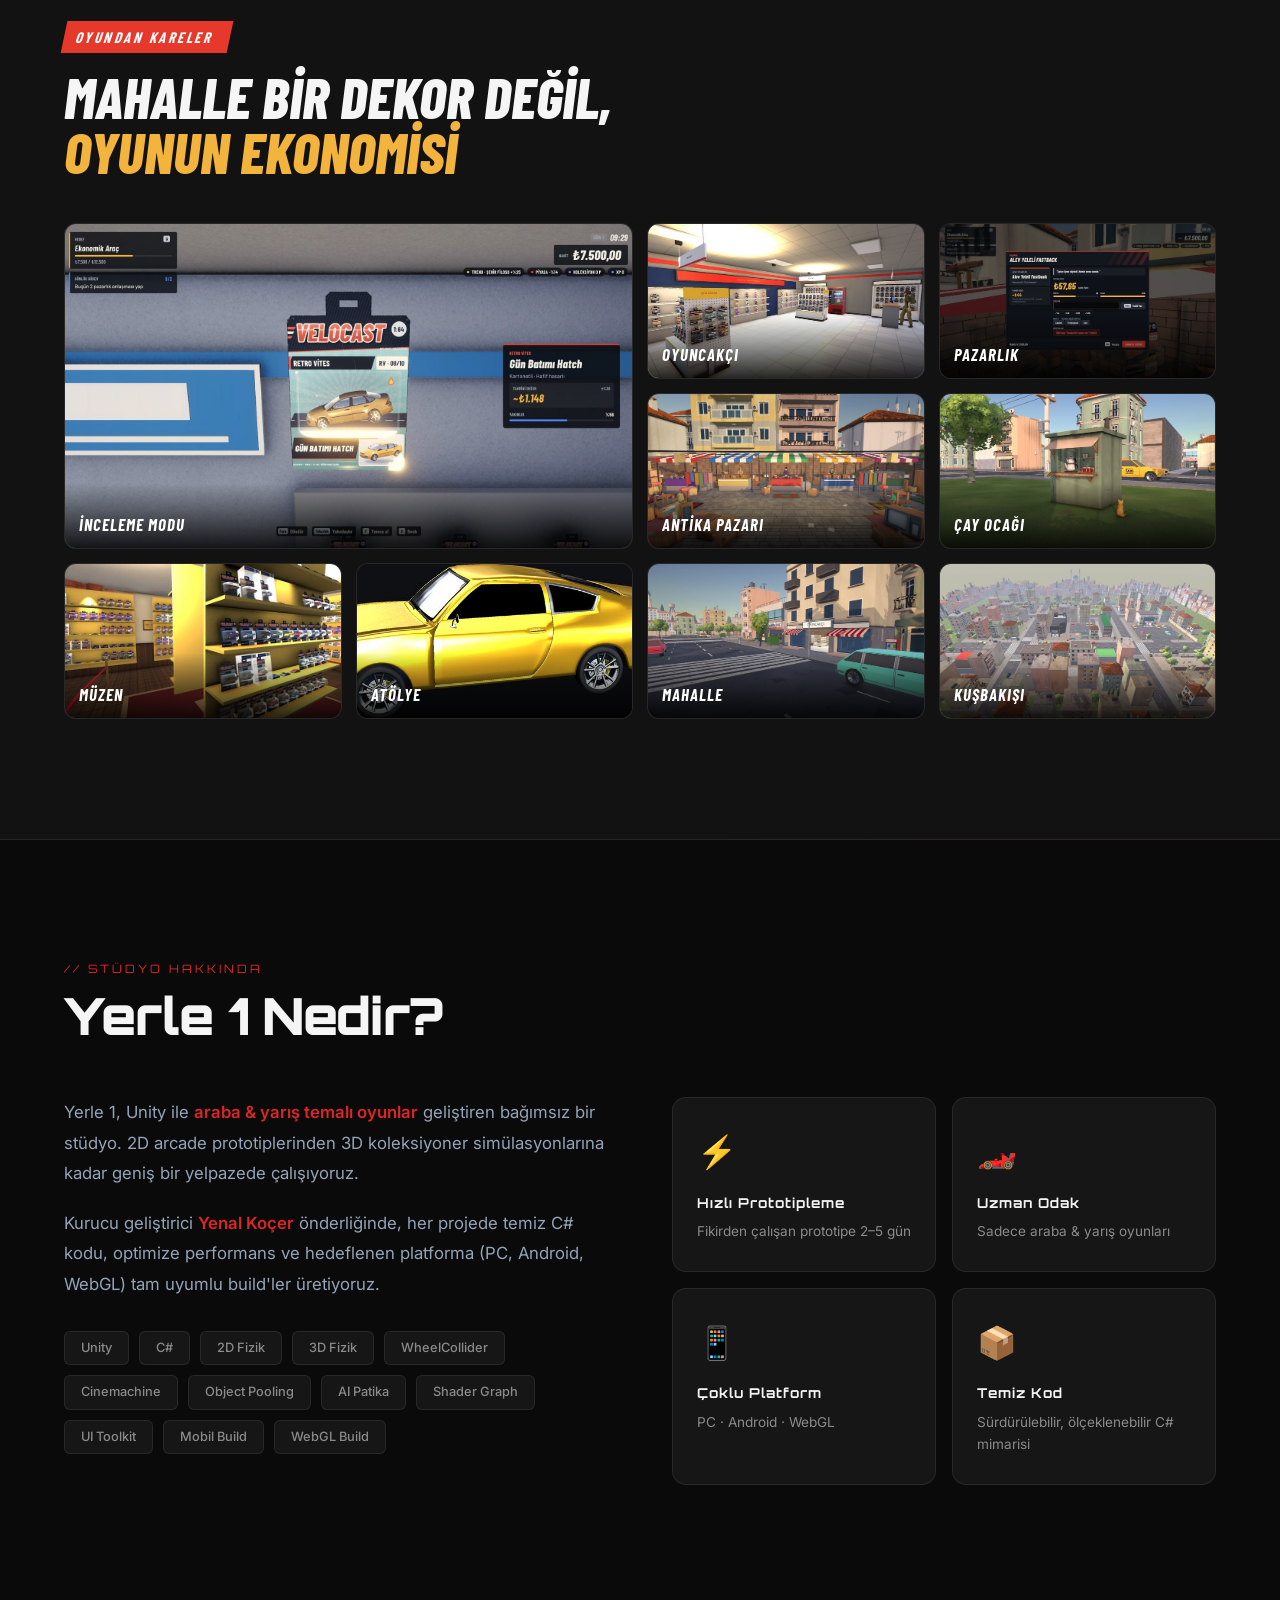
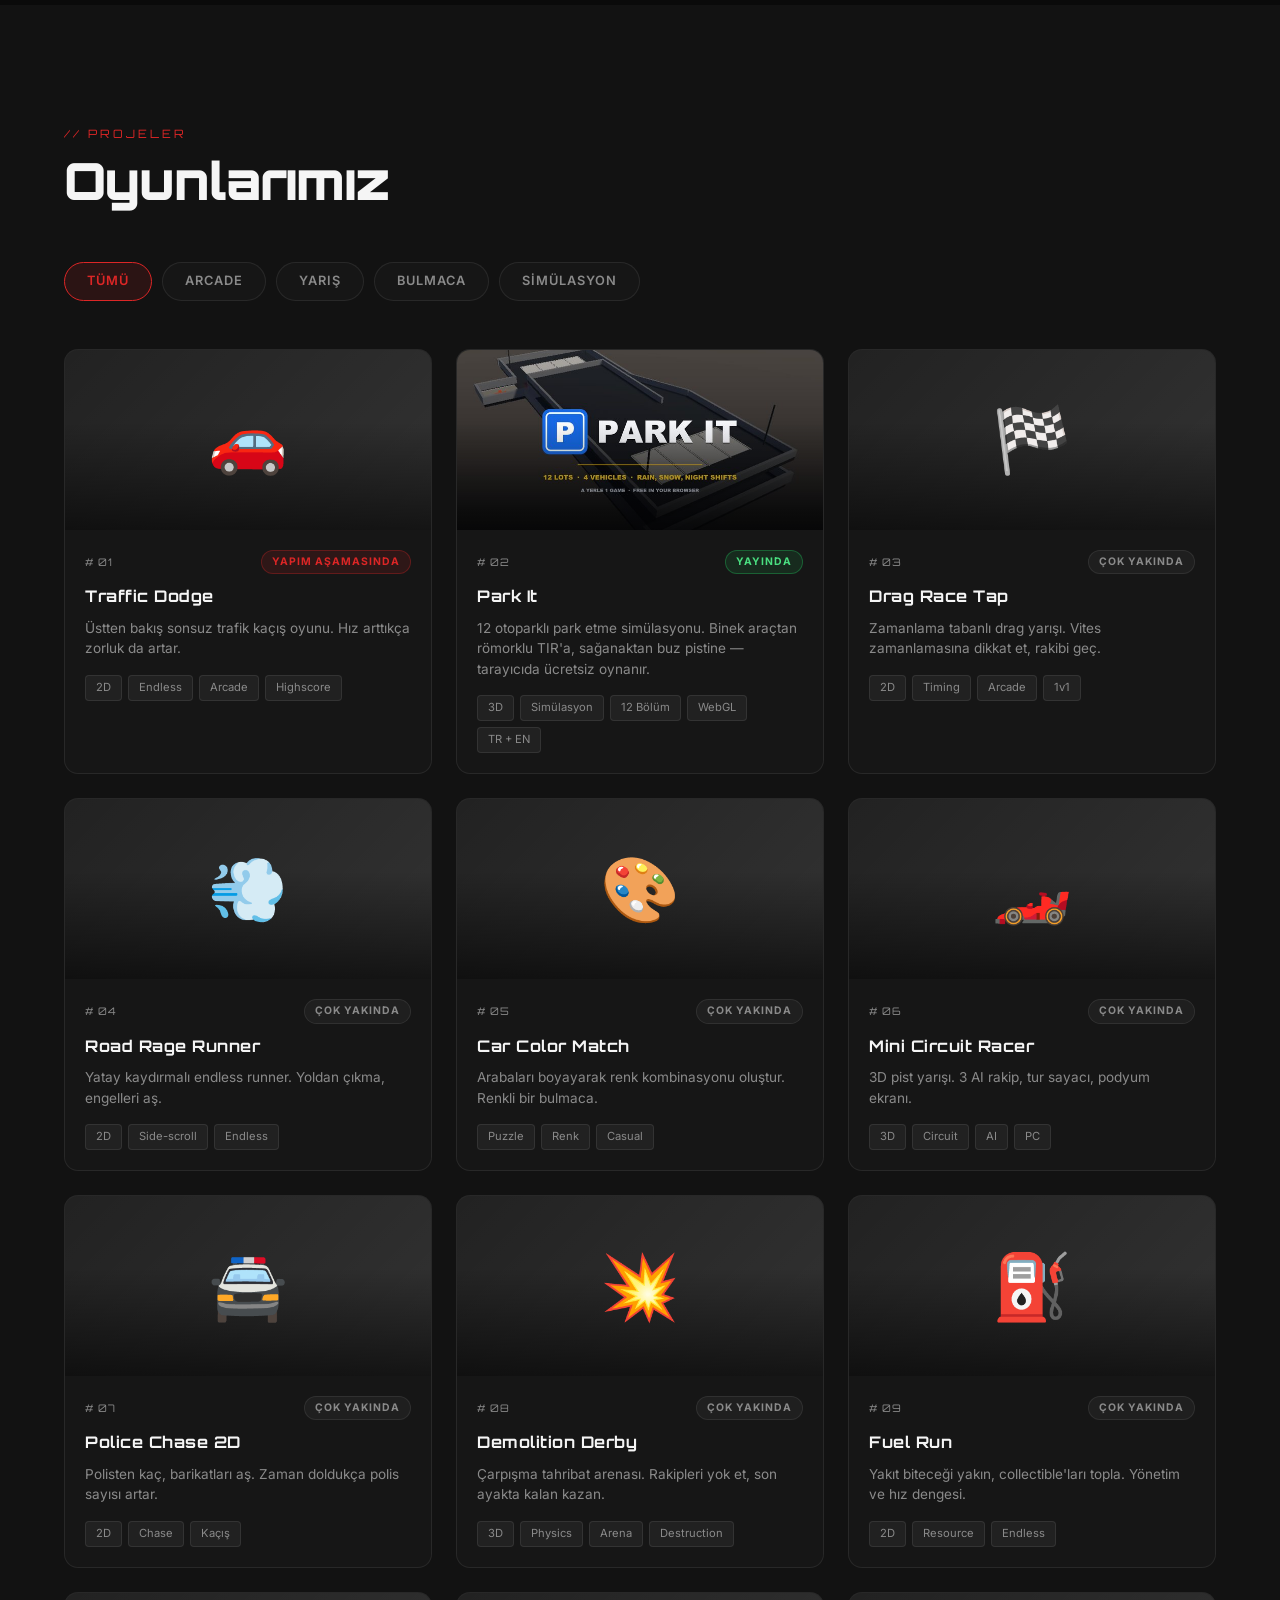
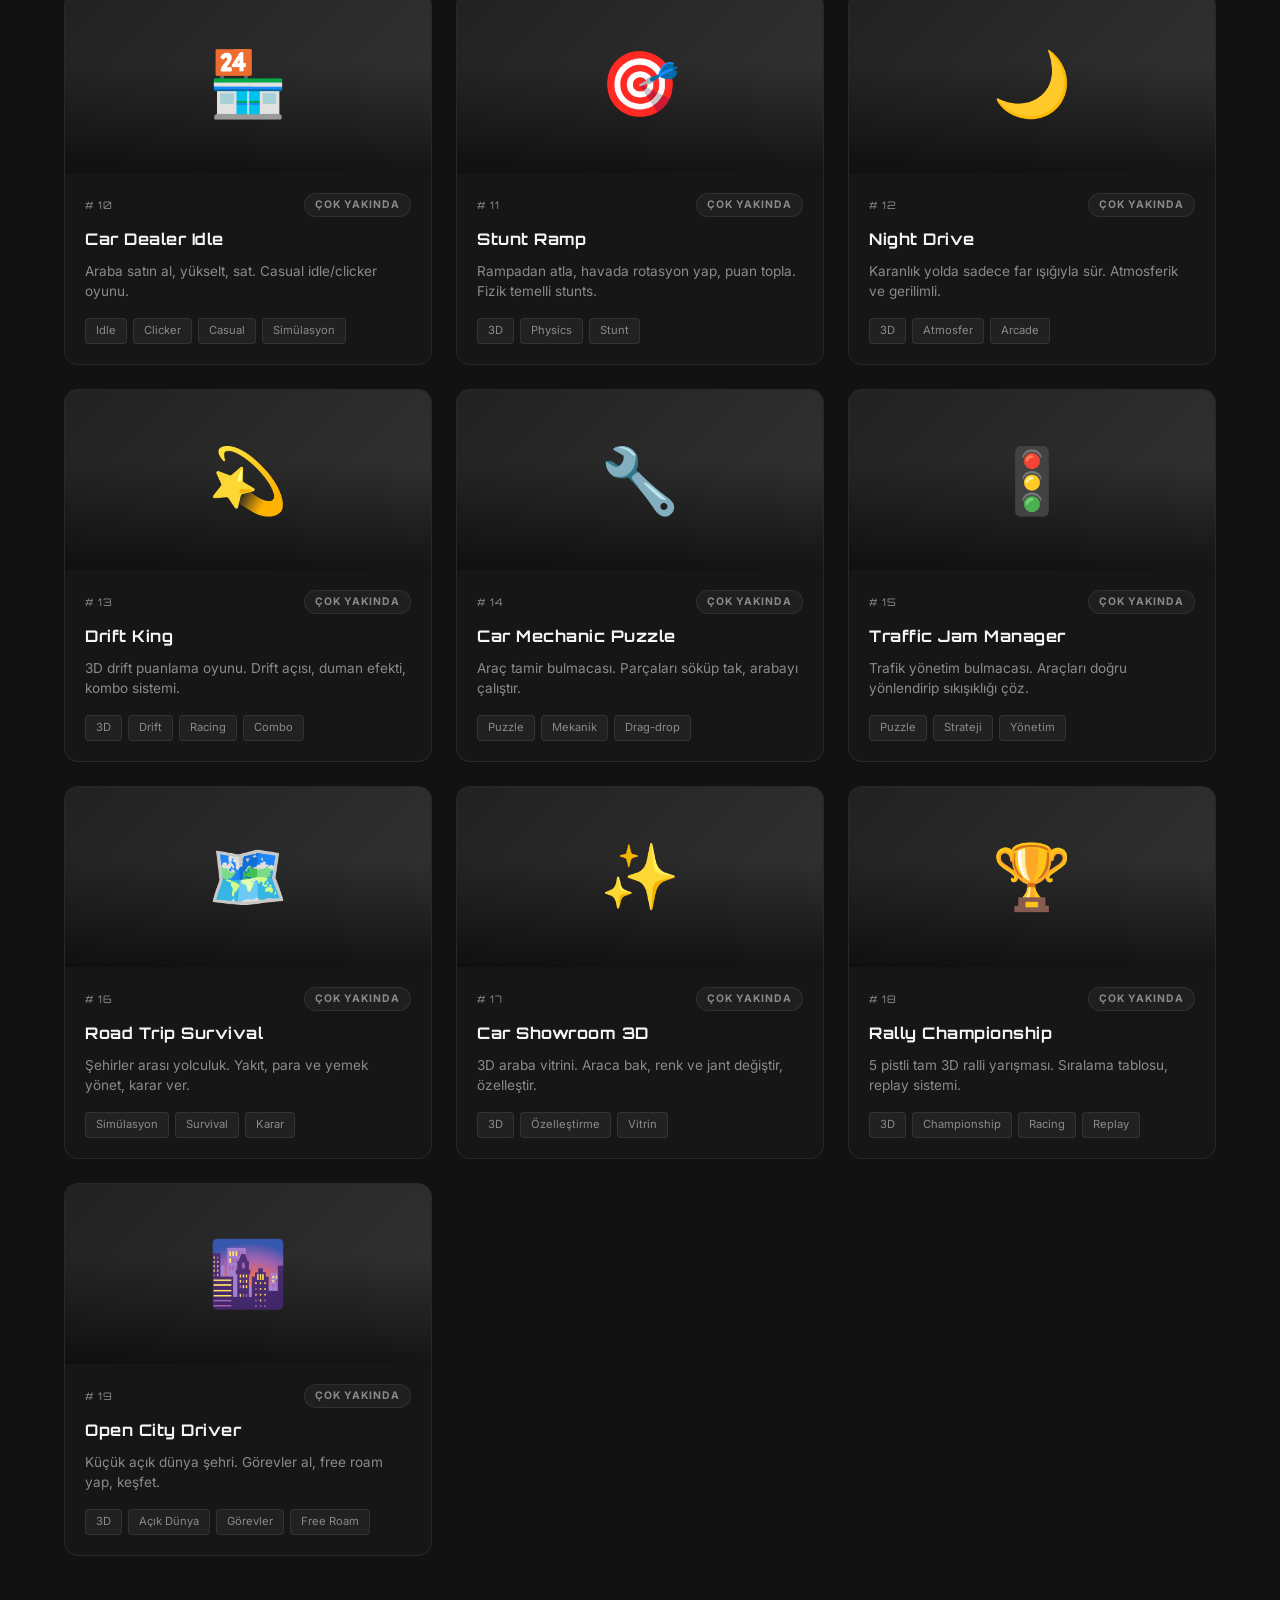
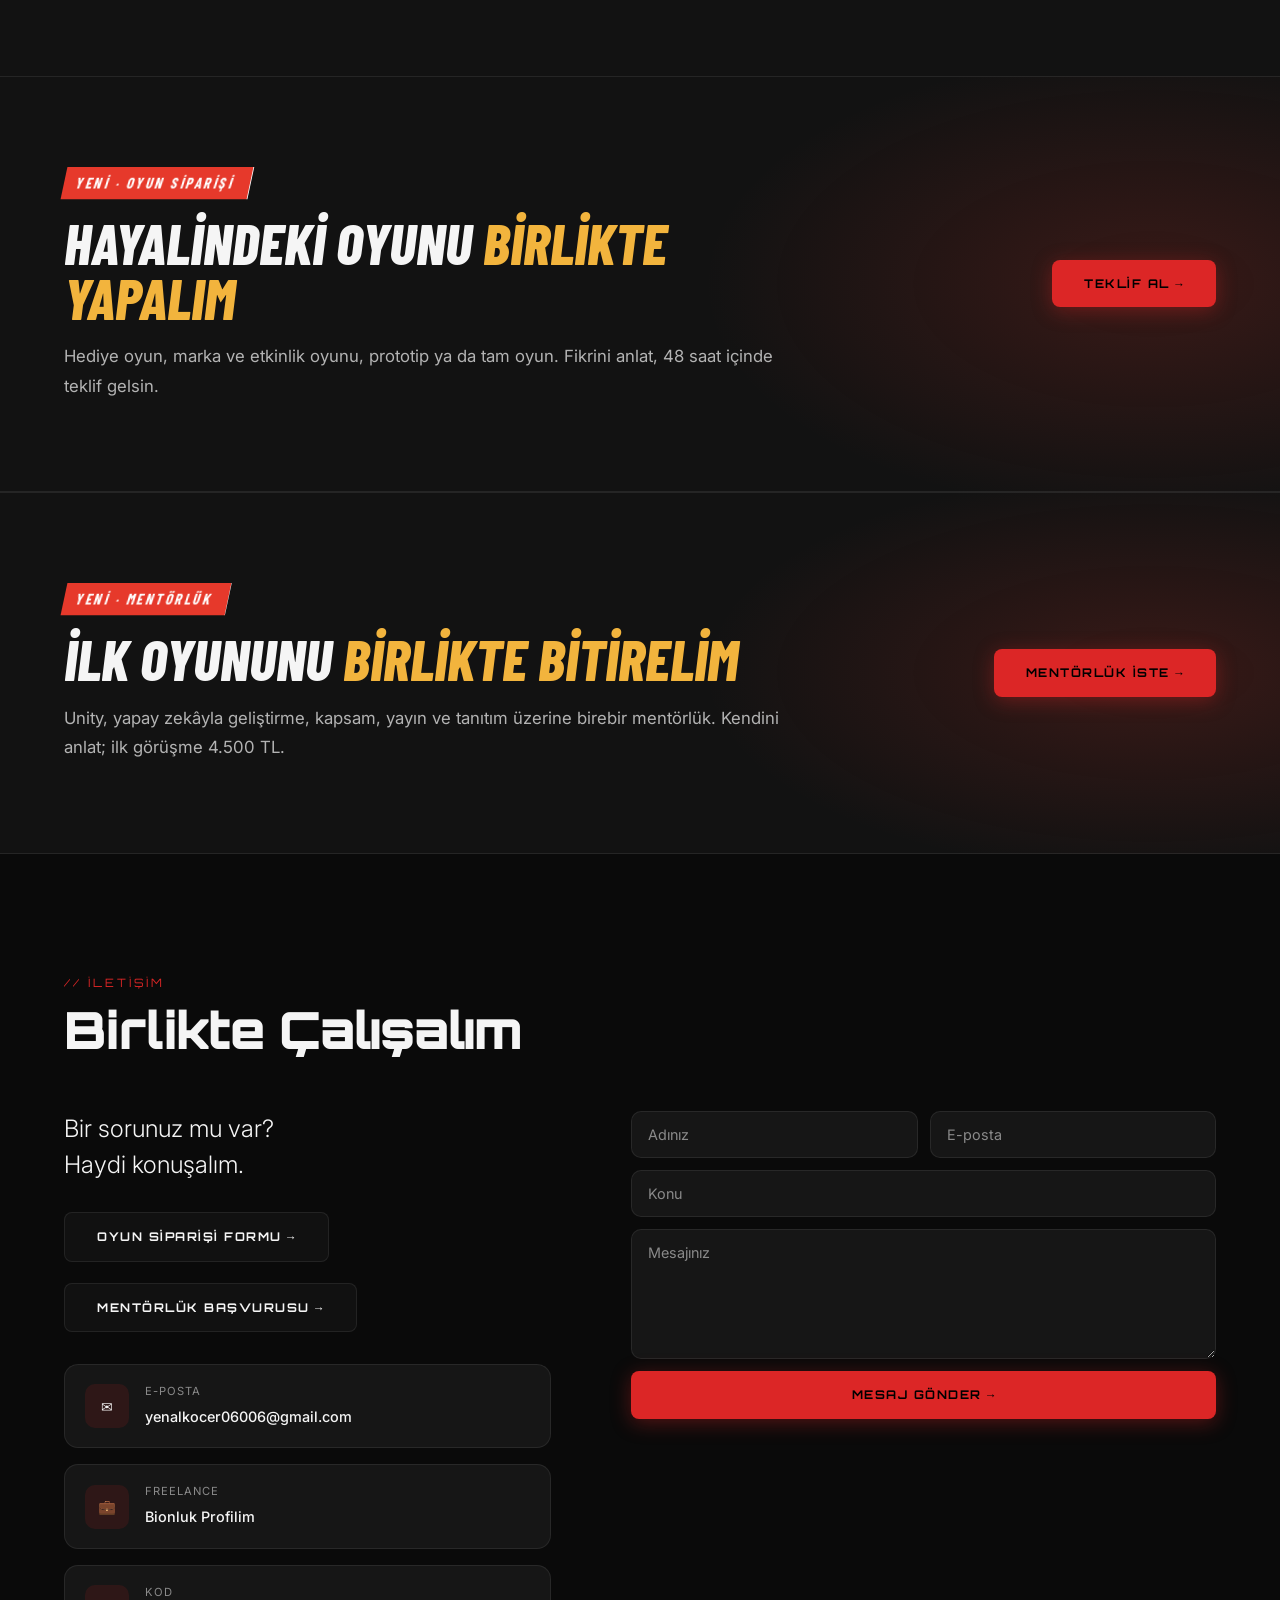
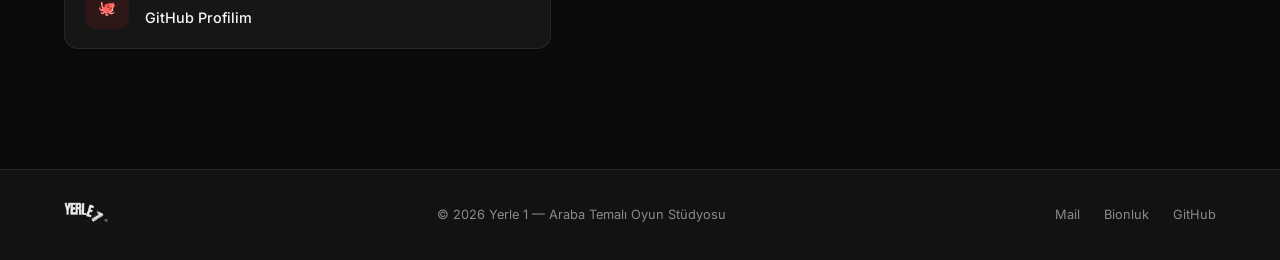
==== commit 3fe7a147: "Mentörlük: ilk görüşme 4.500 TL, sonrakiler görüşmede belirlenir Co-Authored-By: Claude Opus 5.5 <no" ====
--- a/index.html
+++ b/index.html
@@ -252,7 +252,7 @@
       <div>
         <span class="kol-strip">Yeni · Mentörlük</span>
         <h2 class="kol-h">İlk oyununu <em>birlikte bitirelim</em></h2>
-        <p class="kol-lead">Unity, yapay zekâyla geliştirme, kapsam, yayın ve tanıtım üzerine birebir mentörlük. Kendini anlat, ilk görüşme ücretsiz.</p>
+        <p class="kol-lead">Unity, yapay zekâyla geliştirme, kapsam, yayın ve tanıtım üzerine birebir mentörlük. Kendini anlat; ilk görüşme 4.500 TL.</p>
       </div>
       <a href="mentorluk.html" class="btn btn--primary">Mentörlük İste →</a>
     </div>
